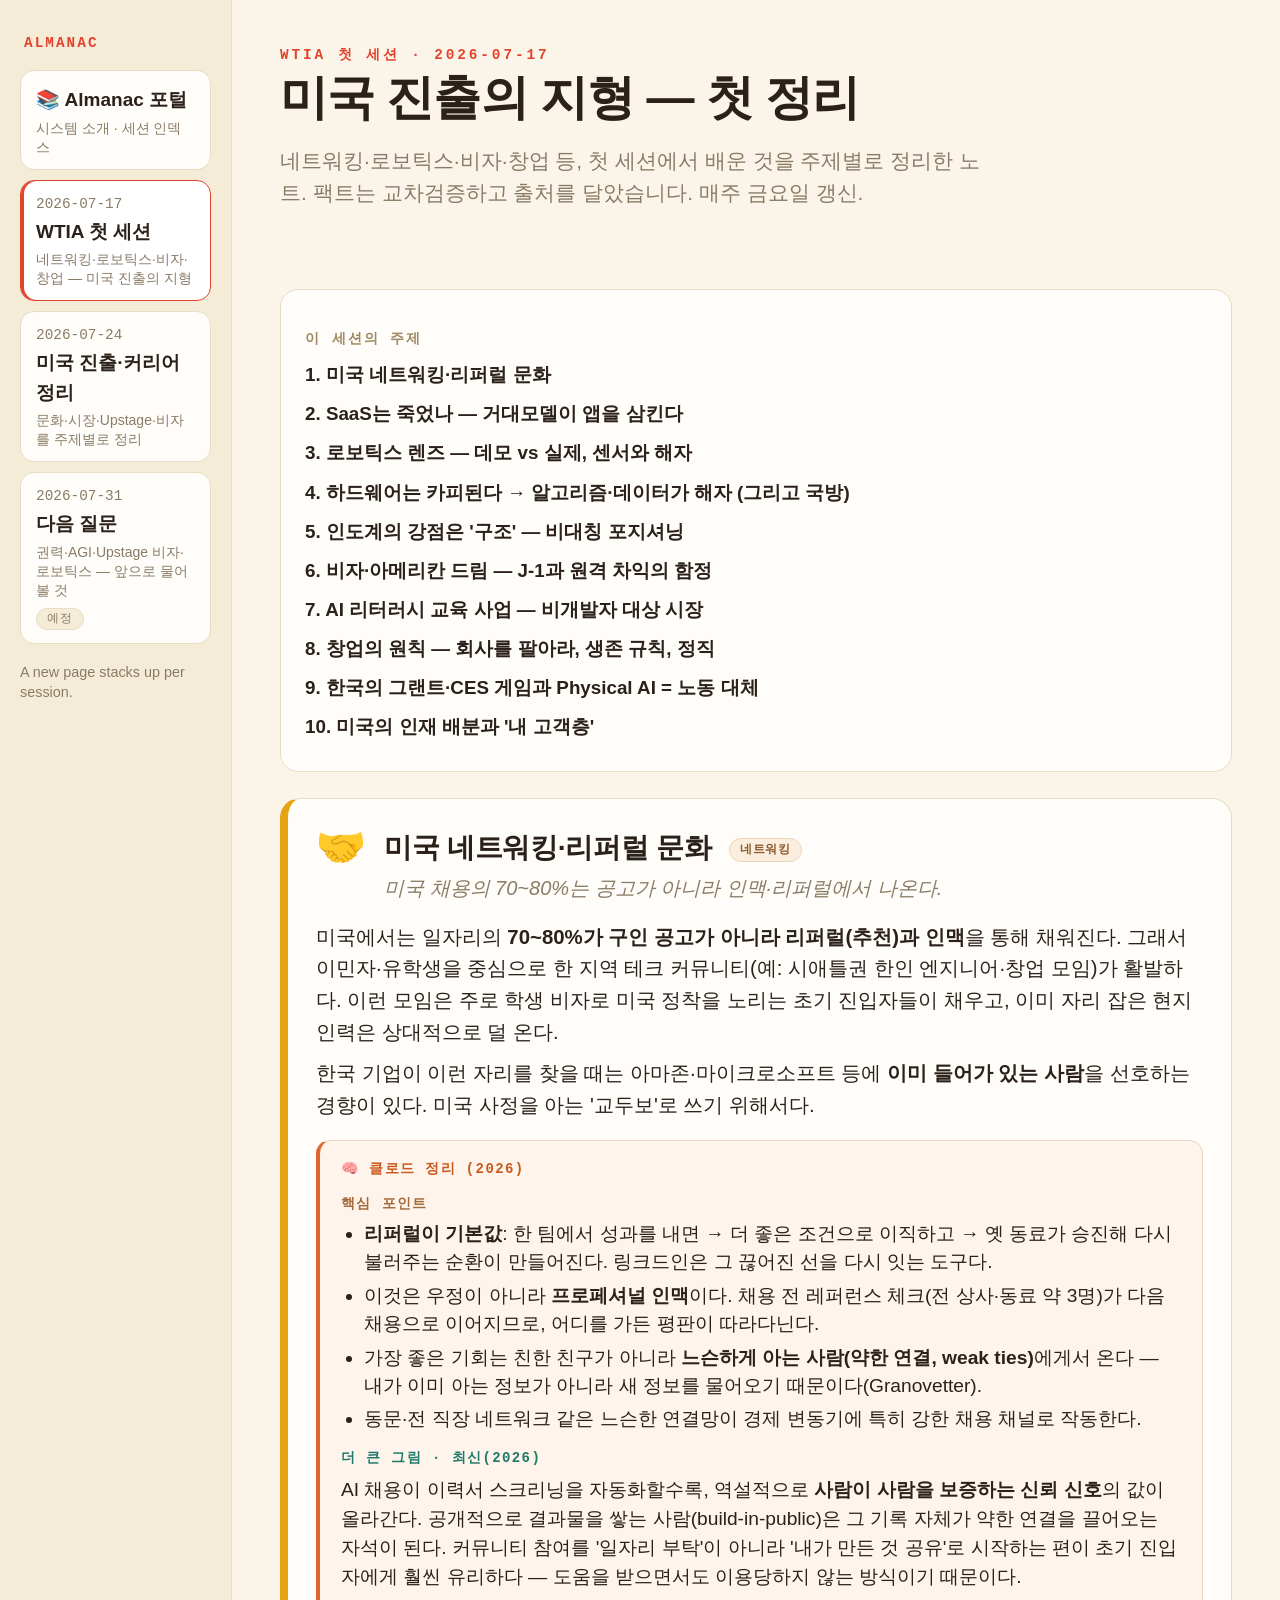
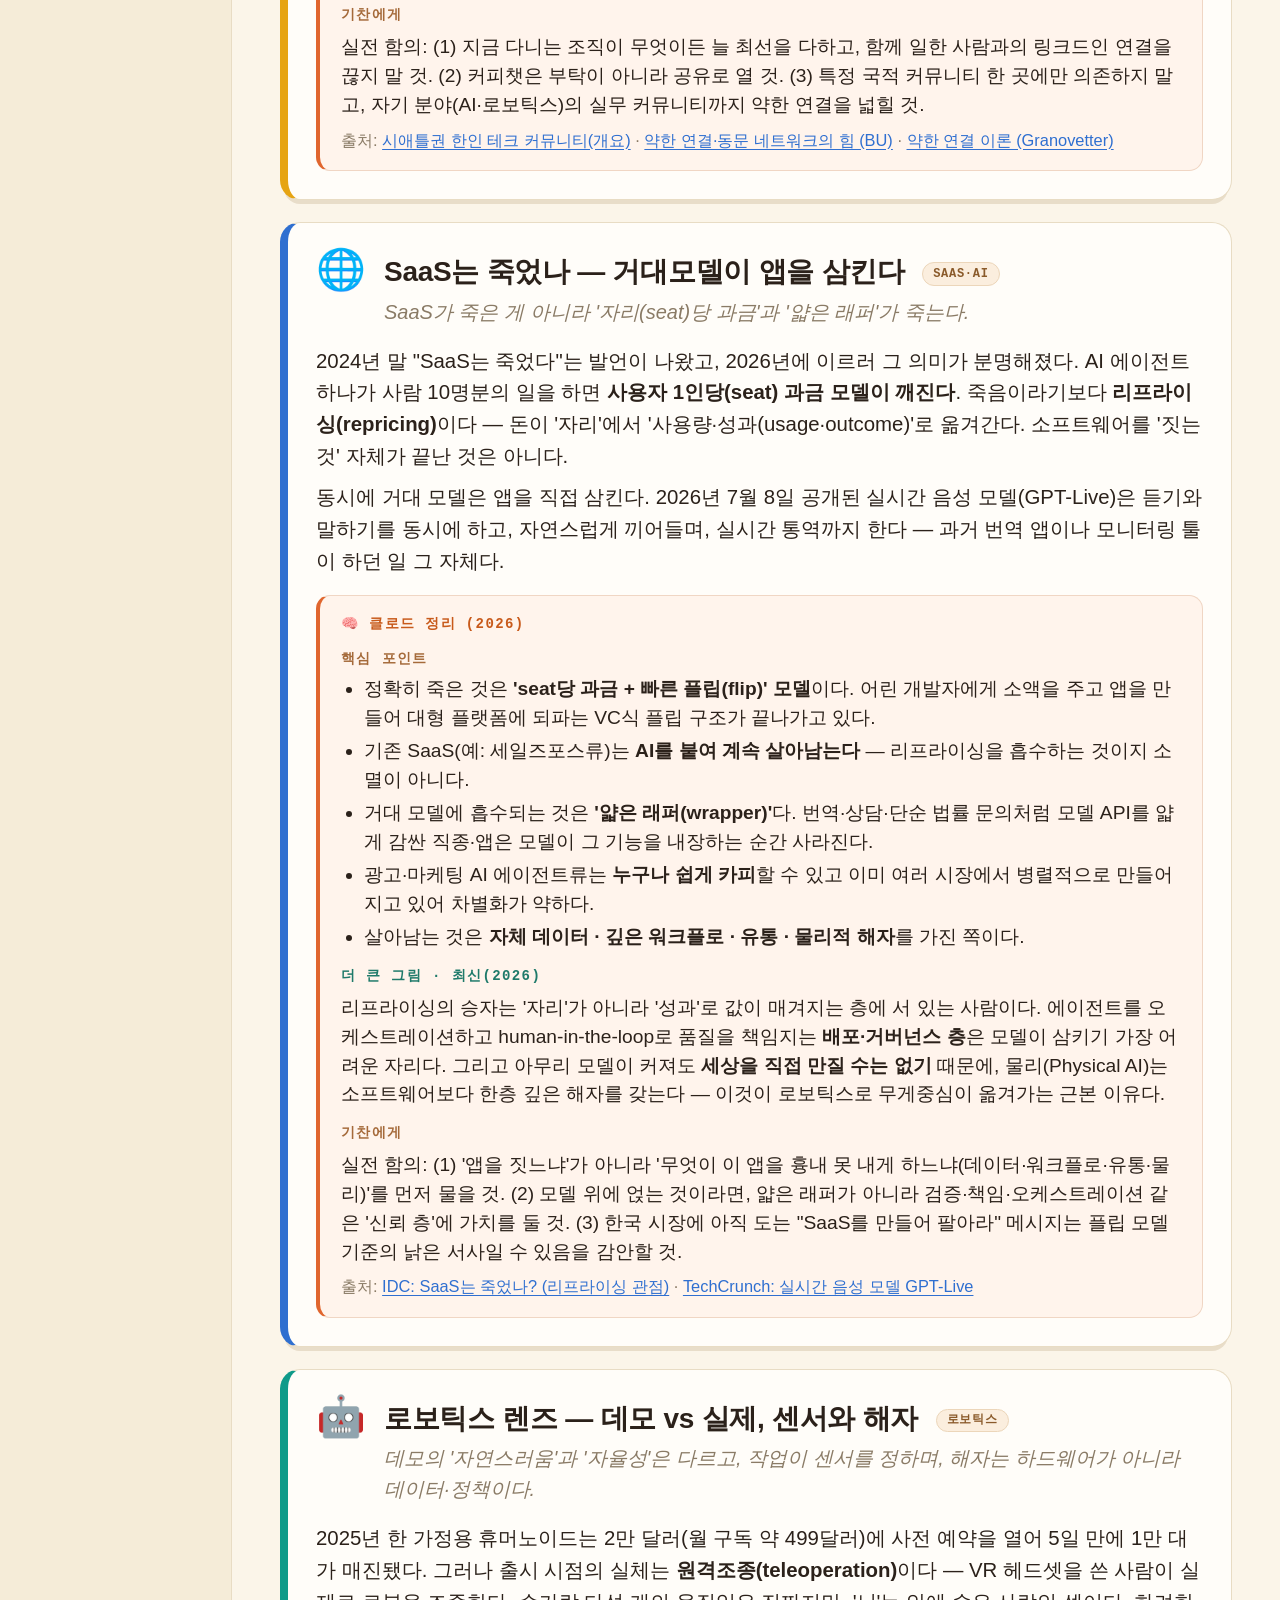
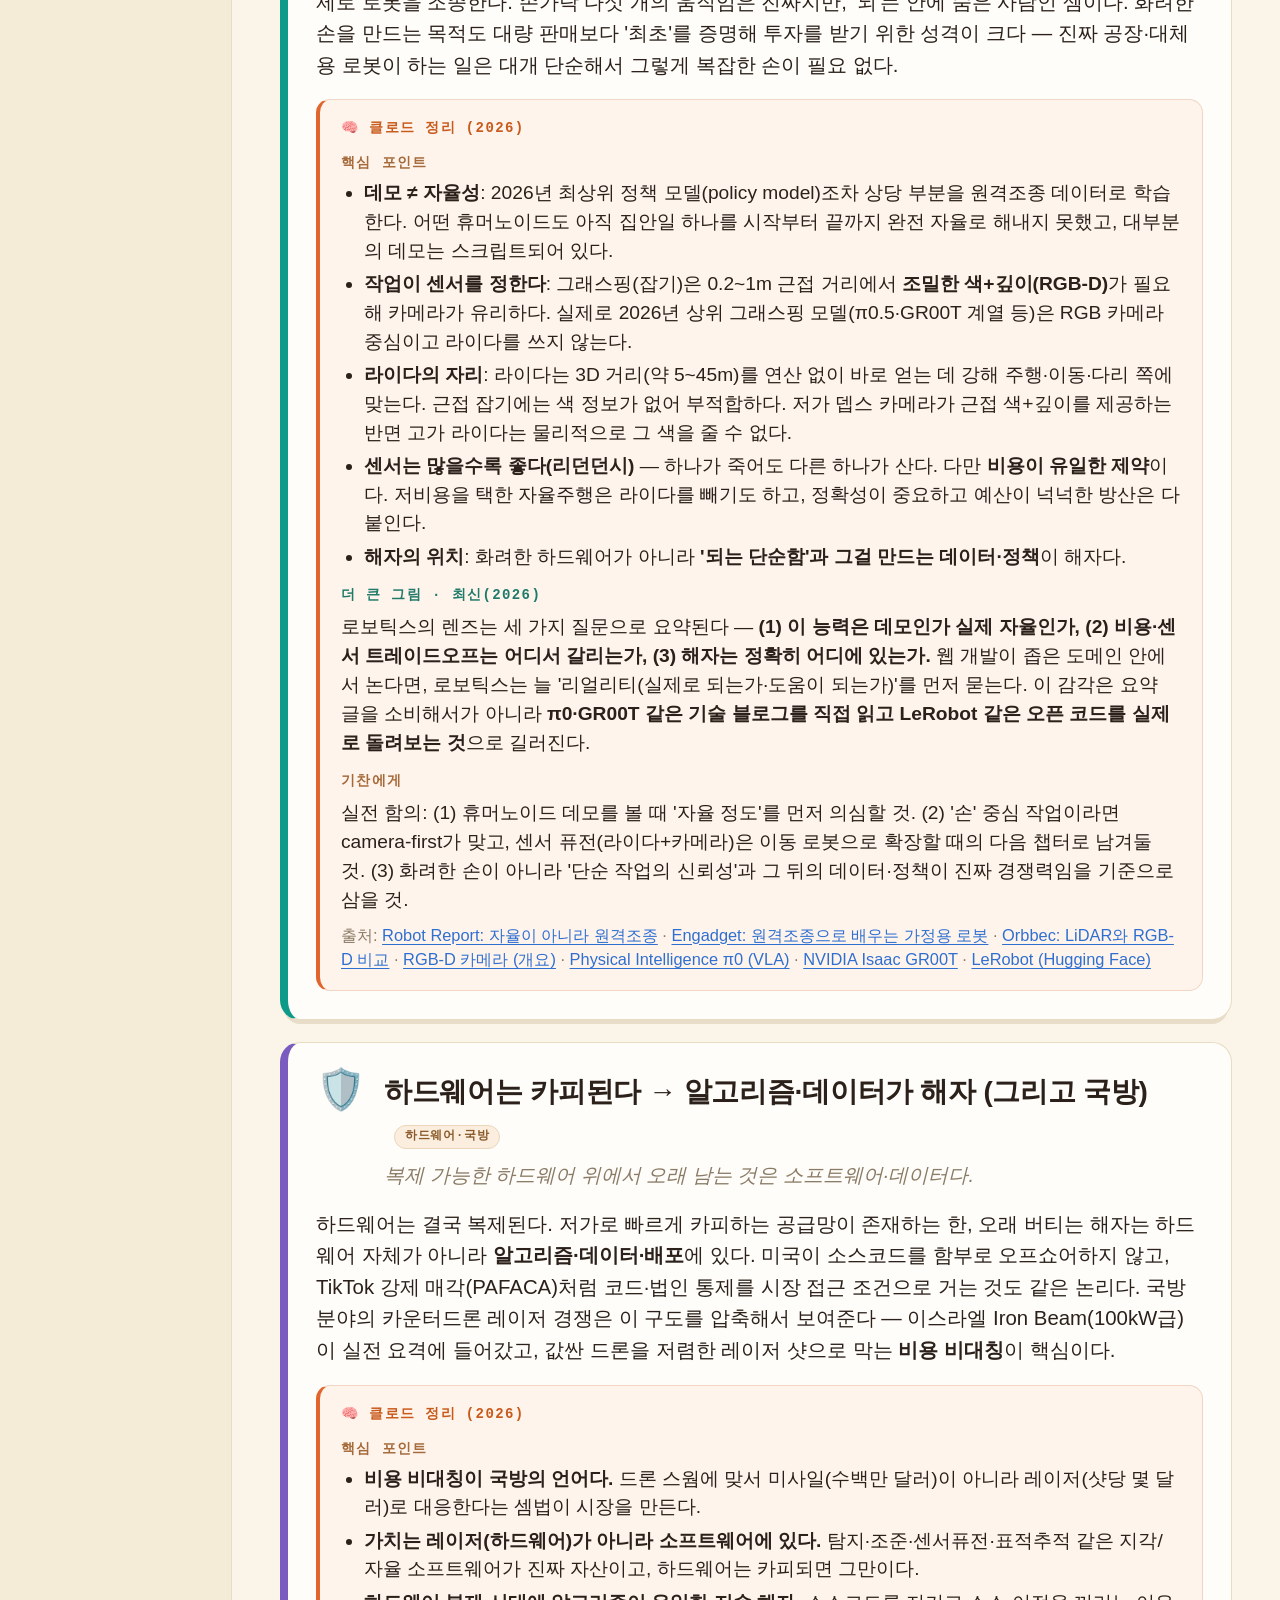
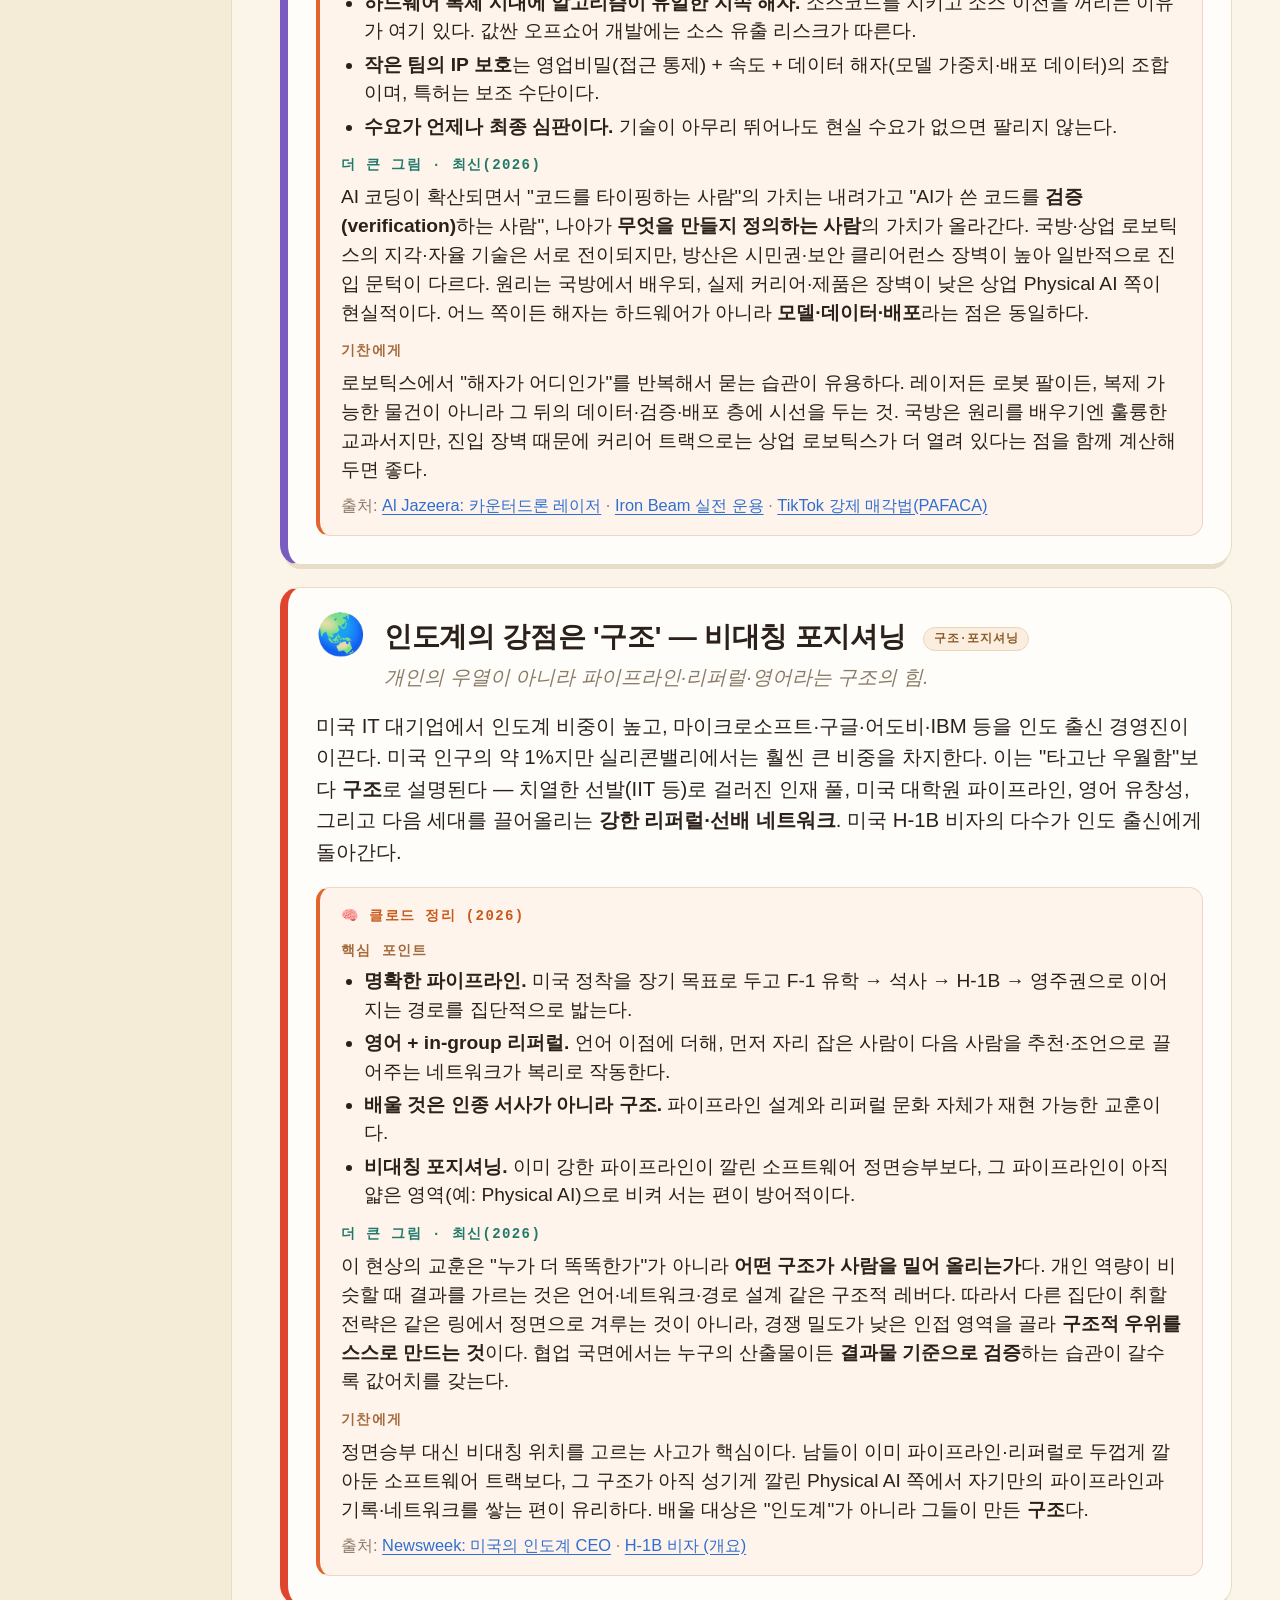
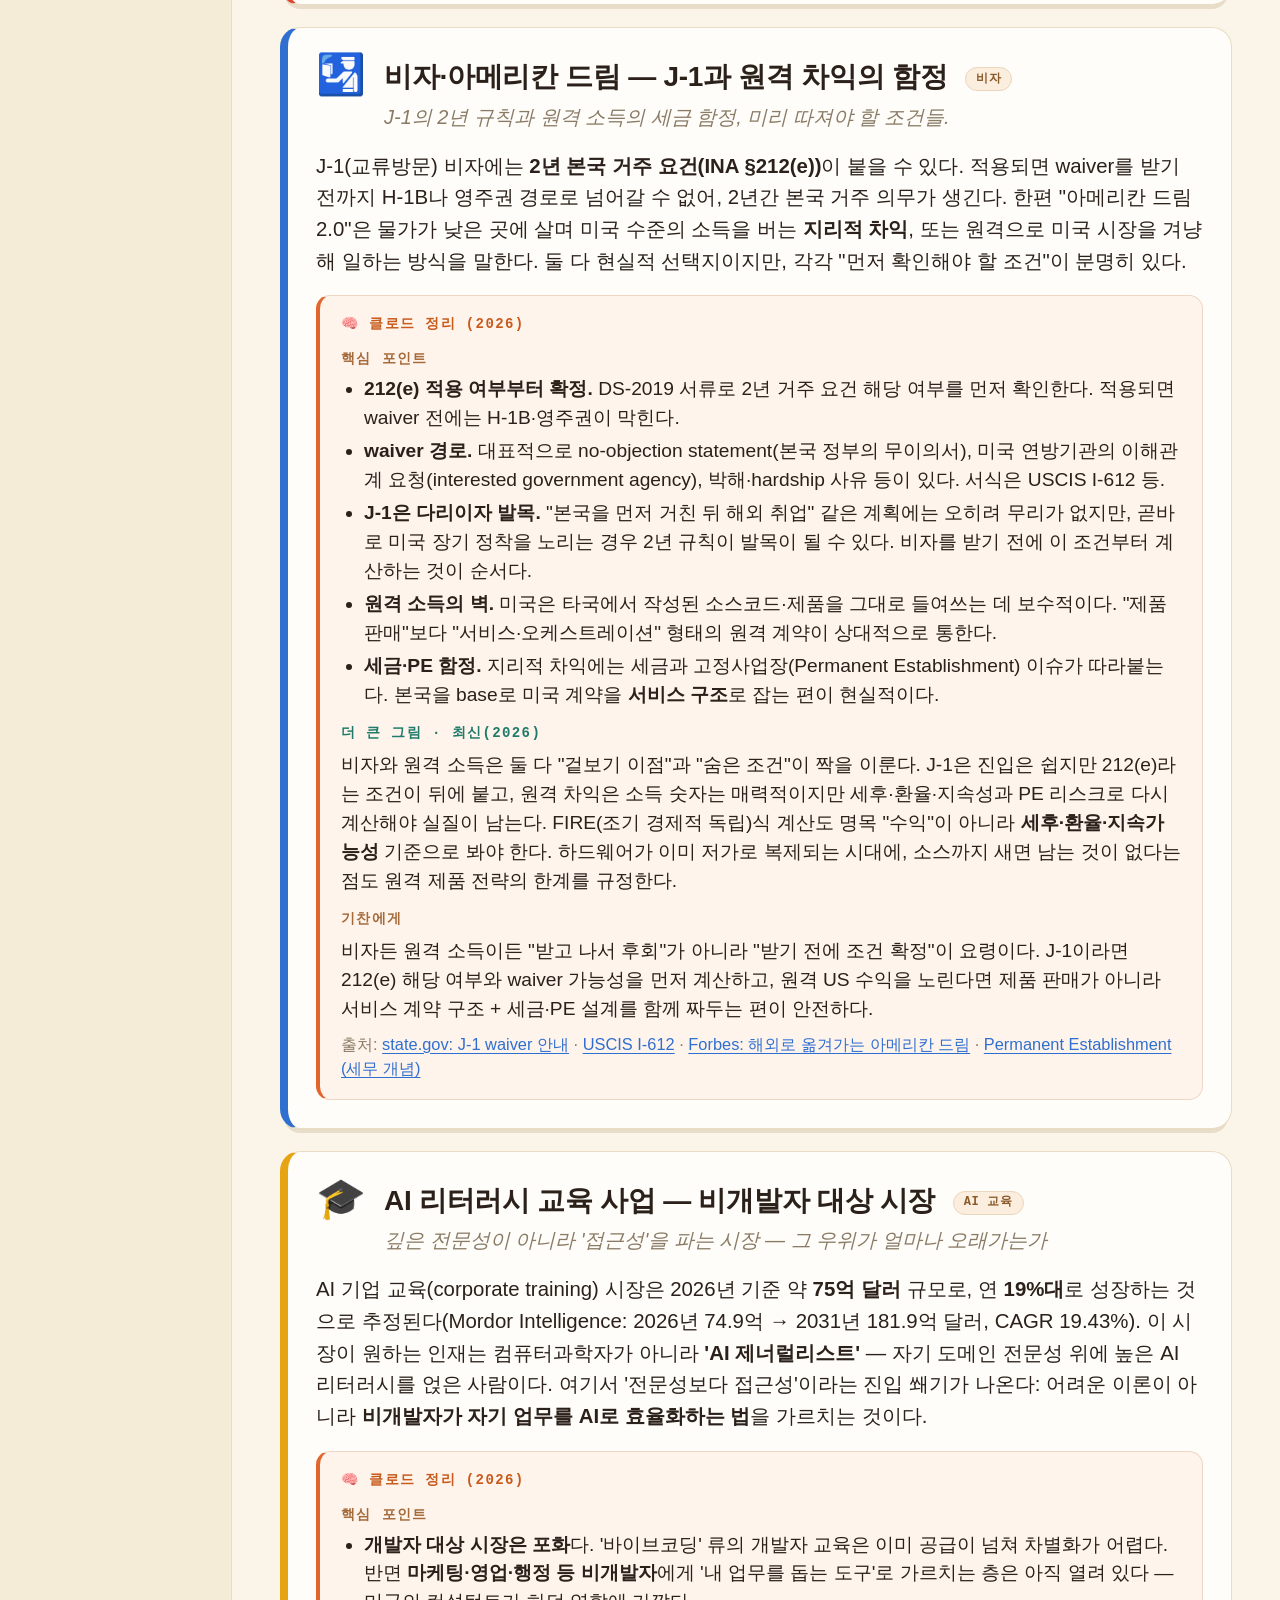
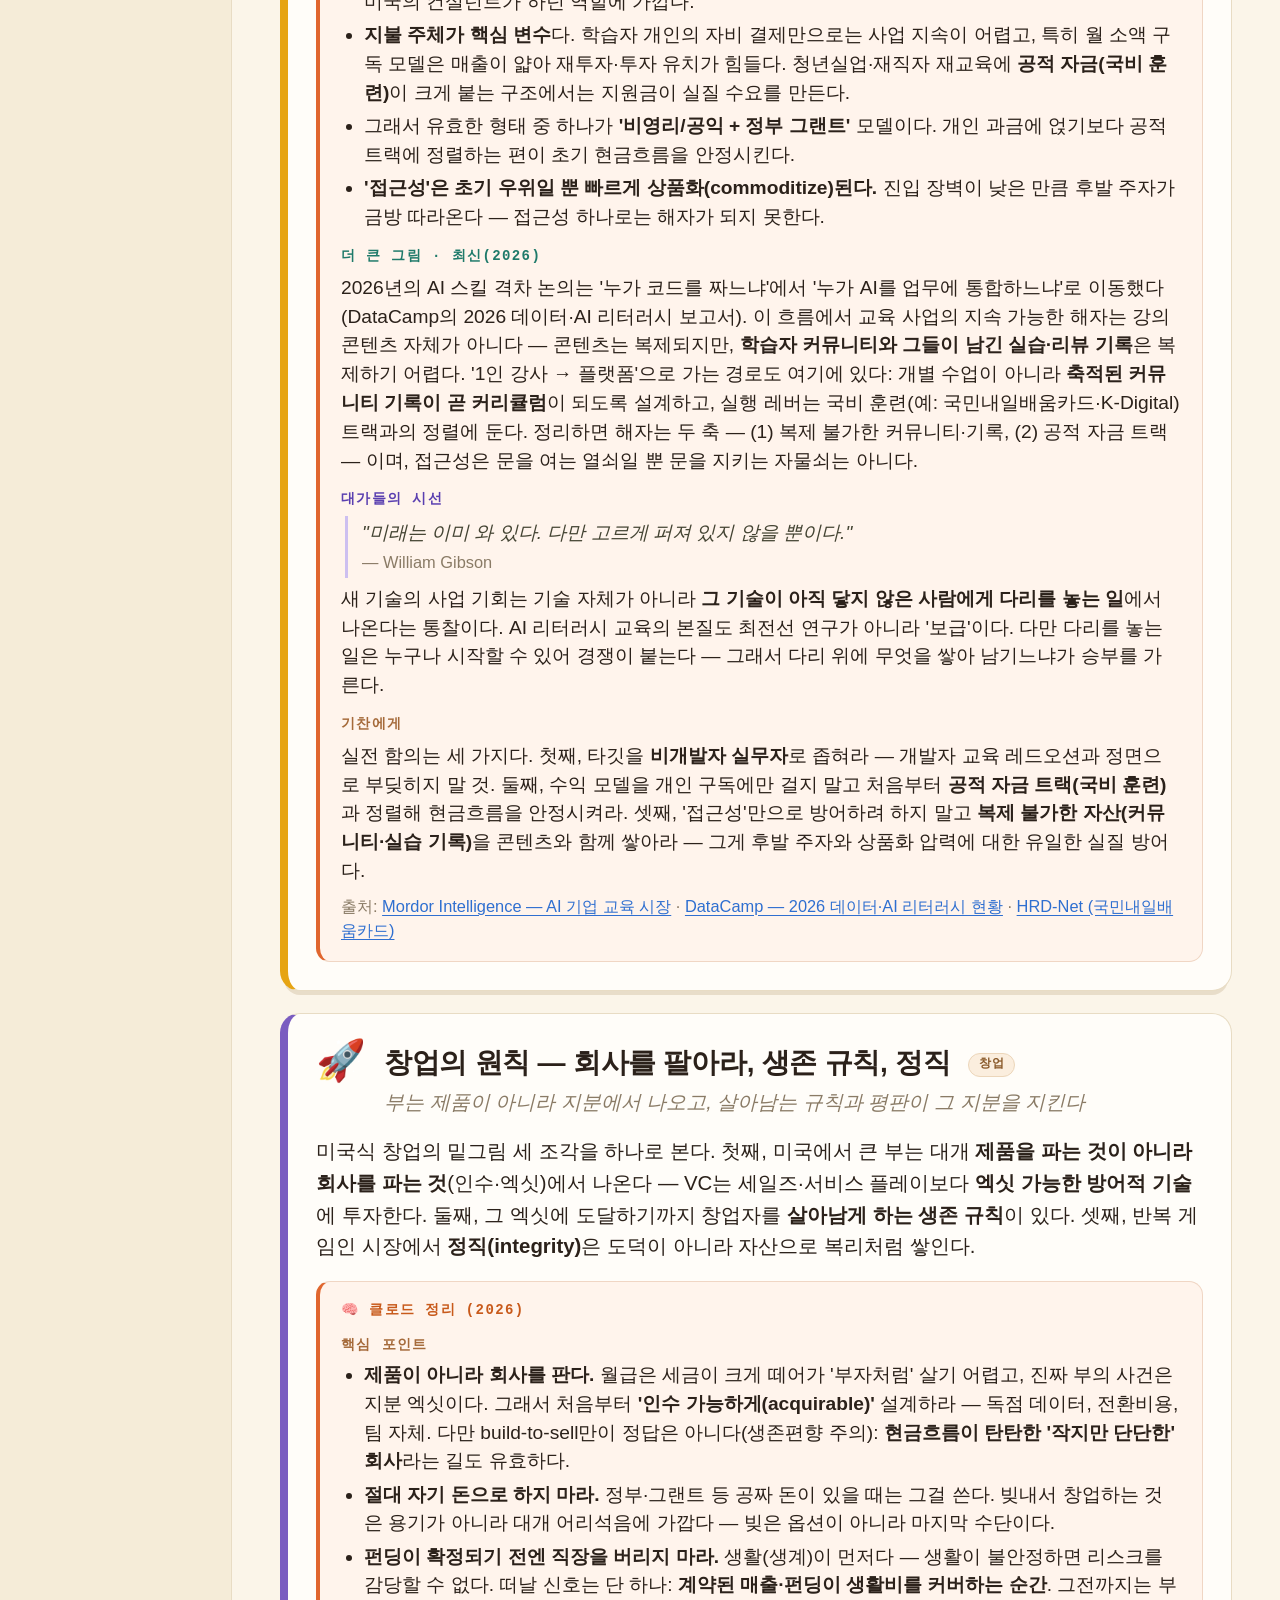
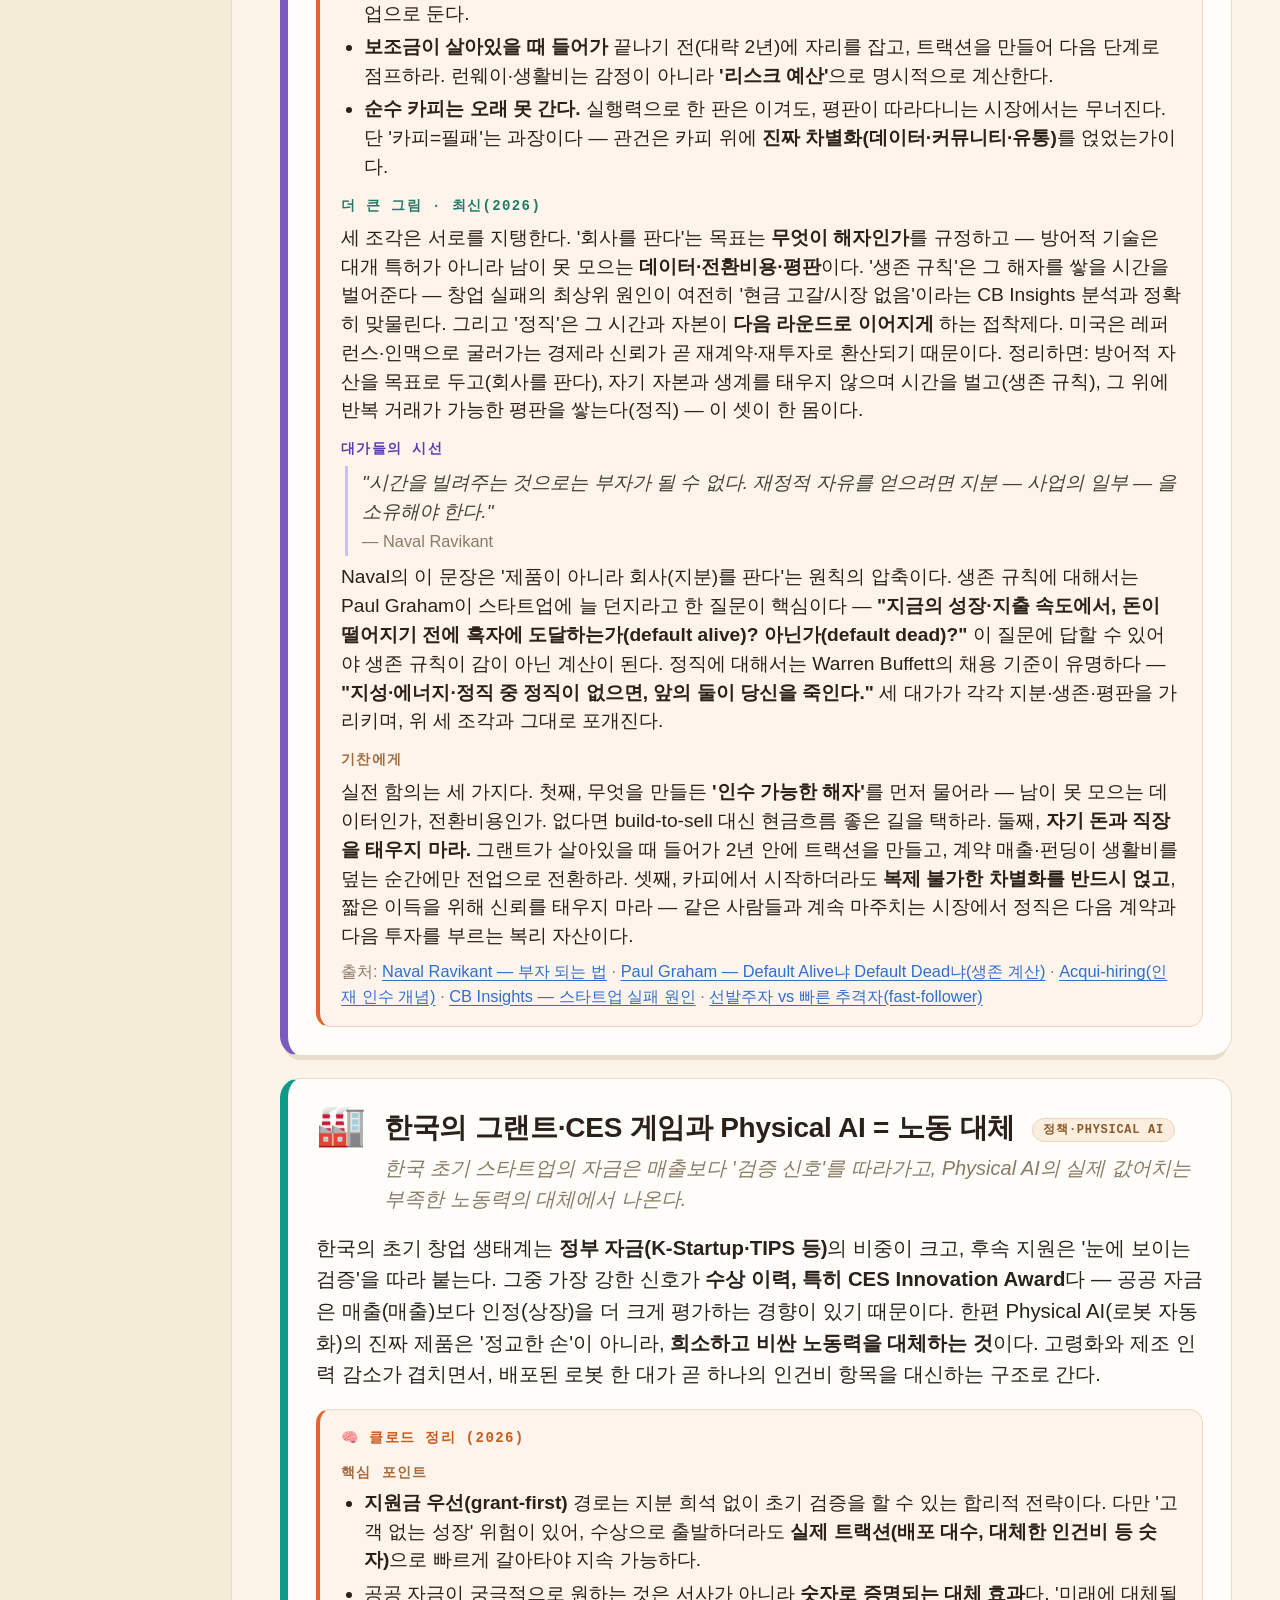
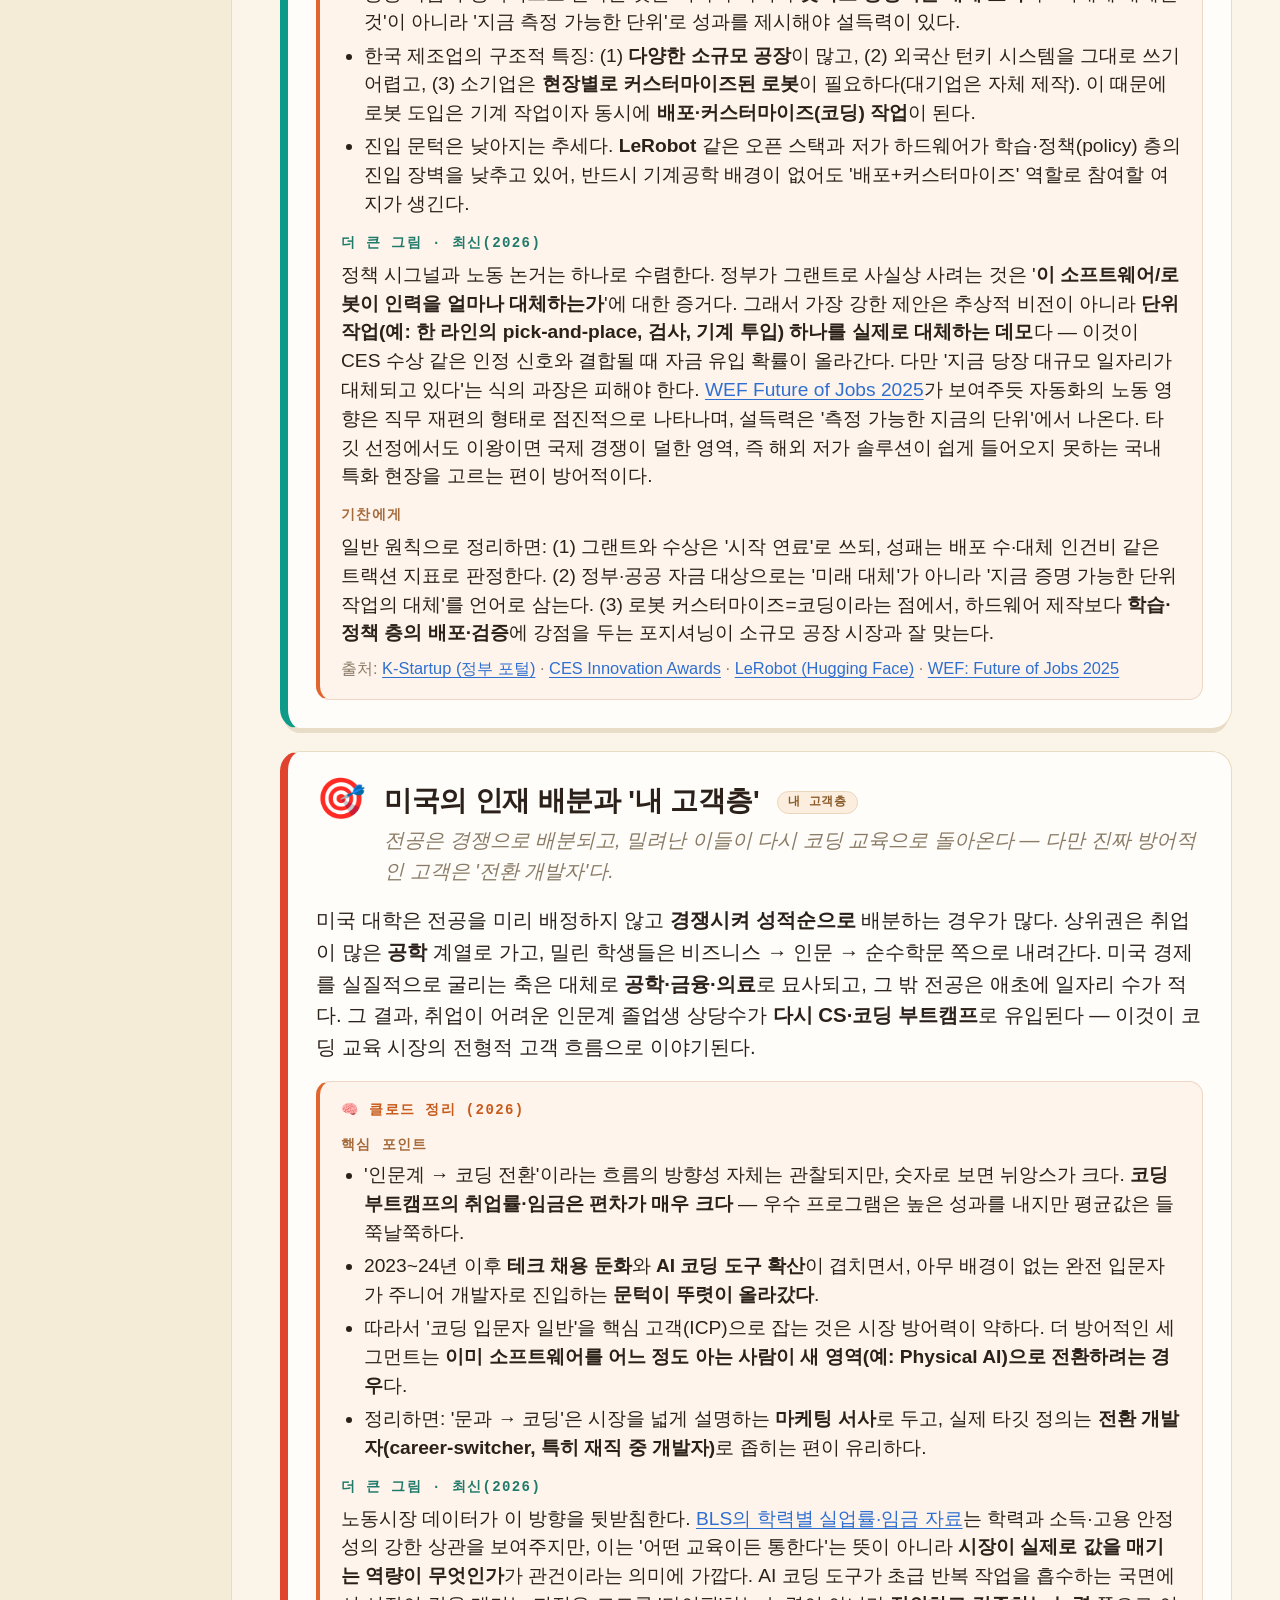
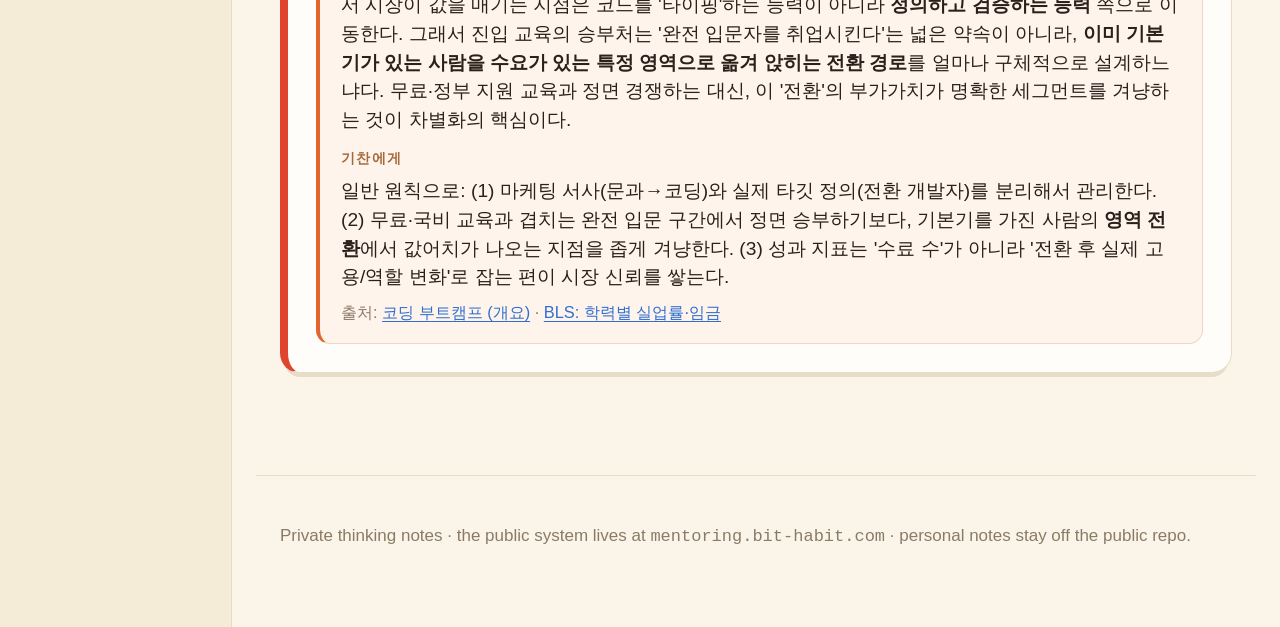
==== site/2026-07-17.html @ bf1fa2ce "Almanac 포털 신설 + almanac.bit-habit.com Ingress (3-tier 시스템 소개, 7/17 세션 분리) Co-Authored-By: Claude Opu" ====
<!DOCTYPE html>
<html lang="en"><head>
<meta charset="utf-8">
<meta name="viewport" content="width=device-width, initial-scale=1">
<title>미국 진출의 지형 — 2026-07-17</title>
<meta name="description" content="My thinking notes for 2026-07-24 — topics with cross-verified sources and the open questions I'm sitting with.">
<style>
  :root{
    --bg:#fbf5e9; --bg2:#f5ecd8; --card:#fffdf9;
    --fg:#2b211a; --muted:#8a7b66; --line:#e8dcc4;
    --red:#e0442e; --gold:#e6a413; --blue:#2f6fd0; --teal:#0e9a89; --purple:#7a5cc0;
  }
  *{box-sizing:border-box}
  html{font-size:20px; scroll-behavior:smooth}
  body{
    margin:0; background:var(--bg); color:var(--fg);
    font-family:-apple-system,"Segoe UI",Roboto,"Noto Sans","Apple SD Gothic Neo","Noto Sans KR",sans-serif;
    line-height:1.55; -webkit-font-smoothing:antialiased;
  }
  a{color:var(--blue); text-underline-offset:3px}
  .mono{font-family:ui-monospace,"SF Mono",Menlo,Consolas,monospace}

  /* ---------- layout + sidebar (matches index.html; see sessions.js) ---------- */
  .app{ display:flex; align-items:flex-start; }
  .sidebar{
    flex:0 0 232px; position:sticky; top:0; align-self:stretch; min-height:100vh;
    background:var(--bg2); border-right:1px solid var(--line); padding:1.4rem 1rem;
  }
  .sidebar .s-head{
    font-family:ui-monospace,Menlo,monospace; text-transform:uppercase; letter-spacing:.14em;
    font-size:.72rem; font-weight:800; color:var(--red); margin:.2rem 0 .8rem .2rem;
  }
  .content{ flex:1 1 auto; min-width:0; }
  #sessionNav{ display:flex; flex-direction:column; gap:.5rem; }
  .s-item{
    display:block; text-decoration:none; color:var(--fg);
    background:var(--card); border:1px solid var(--line); border-radius:.7rem; padding:.6rem .75rem;
  }
  .s-item:hover{ border-color:var(--red) }
  .s-item.active{ border-color:var(--red); box-shadow:inset 3px 0 0 var(--red); background:#fff }
  .s-item .s-date{ display:block; font-family:ui-monospace,Menlo,monospace; font-size:.72rem; color:var(--muted) }
  .s-item .s-title{ display:block; font-weight:700; font-size:.95rem; margin-top:.1rem }
  .s-item .s-sum{ display:block; font-size:.7rem; color:var(--muted); margin-top:.2rem; line-height:1.35 }
  .s-item .s-badge{
    display:inline-block; margin-top:.35rem; font-family:ui-monospace,Menlo,monospace;
    font-size:.6rem; letter-spacing:.08em; text-transform:uppercase; color:var(--muted);
    background:var(--bg2); border:1px solid var(--line); border-radius:1rem; padding:.05rem .5rem;
  }
  .sidebar .s-foot{ margin-top:.9rem; font-size:.72rem; color:var(--muted); line-height:1.45 }
  @media (max-width:900px){
    .app{ flex-direction:column }
    .sidebar{
      position:static; min-height:0; width:100%; flex-basis:auto;
      border-right:none; border-bottom:1px solid var(--line); padding:.8rem 1rem;
    }
    #sessionNav{ flex-direction:row; overflow-x:auto; gap:.5rem }
    .s-item{ flex:0 0 auto; min-width:150px }
  }

  /* ---------- header ---------- */
  header.top{ max-width:1000px; margin:0 auto; padding:2.2rem 1.2rem 0.4rem; }
  .kicker{
    font-family:ui-monospace,Menlo,Consolas,monospace; text-transform:uppercase;
    letter-spacing:.2em; font-size:.72rem; color:var(--red); font-weight:700;
  }
  header.top h1{
    font-size:2.4rem; font-weight:900; letter-spacing:-.02em; margin:.35rem 0 .3rem;
    text-transform:uppercase; line-height:1.05;
  }
  header.top .sub{ color:var(--muted); font-size:1.05rem; max-width:60ch }

  /* ---------- reorder list (drag / ↑ ↓ · like the 2026-07-17 page) ---------- */
  main{ max-width:1000px; margin:0 auto; padding:1.2rem 1.2rem 4rem }
  .reorder{ margin:0 0 1rem }
  .reorder-head{
    font-family:ui-monospace,Menlo,monospace; font-size:.72rem; text-transform:uppercase;
    letter-spacing:.14em; font-weight:800; color:var(--red);
  }
  .reorder-head .hint{ color:var(--muted); font-weight:600; letter-spacing:.02em; text-transform:none }
  .q-list{ list-style:none; margin:.7rem 0 0; padding:0; counter-reset:q }
  .q-list li{
    counter-increment:q; display:flex; align-items:flex-start; gap:.6rem;
    background:#fff; border:1px solid var(--line); border-radius:.7rem; padding:.7rem .8rem; margin:.55rem 0; cursor:grab;
  }
  .q-list li.dragging{ opacity:.45 }
  .q-list li.over{ border-color:var(--teal); box-shadow:0 0 0 2px #bfe9e0 }
  .q-list li::before{
    content:counter(q); flex:0 0 auto; font-family:ui-monospace,Menlo,monospace;
    font-weight:800; color:#fff; background:var(--teal); border-radius:.4rem; padding:.05rem .5rem; font-size:.8rem; margin-top:.24rem;
  }
  .q-text{ flex:1; font-size:1.08rem; font-weight:600; line-height:1.4 }
  .ord-title{ cursor:pointer }
  .ord-title:hover{ color:var(--red); text-decoration:underline }
  .q-actions{ flex:0 0 auto; display:flex; gap:.2rem }
  .q-actions button{
    border:1px solid var(--line); background:var(--card); border-radius:.4rem;
    width:2rem; height:2rem; font-size:1rem; cursor:pointer; color:var(--fg); line-height:1;
  }
  .q-actions button:hover{ border-color:var(--teal); color:var(--teal) }
  @media print{ .reorder{ display:none } .q-actions{ display:none } }

  /* ---------- cards ---------- */
  .card{
    background:var(--card); border:1px solid var(--line); border-radius:1rem;
    padding:1.3rem 1.4rem 1.4rem; margin:1.1rem 0;
    box-shadow:0 8px 0 -4px rgba(120,80,20,.15); border-left:8px solid var(--accent,var(--red)); scroll-margin-top:1rem;
  }
  .card .head{ display:flex; align-items:flex-start; gap:.9rem }
  .card .icon{ font-size:2rem; line-height:1; flex:0 0 auto }
  .card .num{
    font-family:ui-monospace,Menlo,monospace; font-size:.8rem; font-weight:700;
    color:#fff; background:var(--accent,var(--red)); border-radius:.4rem;
    padding:.12rem .45rem; flex:0 0 auto; margin-top:.15rem;
  }
  .card h2{ font-size:1.4rem; font-weight:900; letter-spacing:-.01em; margin:.05rem 0 .15rem }
  .card .why{ color:var(--muted); font-size:1rem; font-style:italic; margin:0 }
  .card .banner{ display:block; width:100%; height:auto; border-radius:.6rem; margin:1rem 0 .2rem; border:1px solid var(--line) }
  .card .portrait{ float:right; width:220px; margin:.2rem 0 .7rem 1.1rem }
  .card .portrait img{ display:block; width:100%; height:auto; border-radius:.7rem; border:1px solid var(--line) }
  .card .portrait figcaption{ font-size:.72rem; color:var(--muted); margin-top:.35rem; line-height:1.3 }
  .card .portrait figcaption .src{ font-family:ui-monospace,Menlo,monospace; font-size:.64rem; display:block; margin-top:.1rem }
  .card .portrait figcaption .li{ display:inline-flex; align-items:center; gap:.25rem; margin-top:.25rem; font-weight:700; color:#0a66c2; text-decoration:none }
  .card .portrait figcaption .li:hover{ text-decoration:underline }
  @media (max-width:520px){ .card .portrait{ float:none; width:180px; margin:.2rem 0 .6rem 0 } }
  .card ul.tl{ list-style:none; margin:.5rem 0 0; padding:0 }
  .card ul.tl li{ padding:.2rem 0; font-size:.96rem; line-height:1.45; border-left:2px solid var(--line); padding-left:.8rem; margin-left:.15rem }
  .card ul.tl li b.yr{ color:var(--accent); font-variant-numeric:tabular-nums; margin-right:.15rem }
  .card .context{ margin:.9rem 0 .2rem; font-size:1.02rem }
  .card .context p{ margin:.5rem 0 }
  .hl{ background:linear-gradient(transparent 60%, #ffe08a 60%); padding:0 .1em }
  .verdict{
    display:inline-block; font-size:.85rem; font-weight:700; border-radius:2rem;
    padding:.15rem .7rem; margin:.3rem 0; border:1px solid;
  }
  .v-ok{ color:#1f7a45; background:#e6f4ea; border-color:#b6ddc2 }
  .v-mix{ color:#9a6a00; background:#fbf1d8; border-color:#e6cf95 }
  .v-warn{ color:#a5341f; background:#fbe4de; border-color:#e6b3a6 }

  .block-tag{
    display:block; font-family:ui-monospace,Menlo,monospace; font-size:.72rem;
    text-transform:uppercase; letter-spacing:.14em; font-weight:800; margin:.9rem 0 .35rem;
  }
  .srcs{ margin:.5rem 0 .2rem; font-size:.92rem }
  .srcs .block-tag{ color:#a08a63 }
  .srcs .row{ margin:.32rem 0; line-height:1.4 }
  .srcs a{ font-weight:600; white-space:normal }
  .srcs .sum{ color:var(--muted) }

  .ask{ margin-top:1rem; padding:.9rem 1.05rem; background:var(--bg2); border-radius:.8rem; border:1px dashed #d9c9a6 }
  .ask .block-tag{ color:var(--red); margin-top:0 }
  .ask ul{ margin:0; padding-left:0; list-style:none }
  .ask li{ font-size:1.12rem; font-weight:600; line-height:1.4; margin:.5rem 0; padding-left:1.5rem; position:relative }
  .ask li::before{ content:"›"; position:absolute; left:.3rem; top:-.05rem; color:var(--accent,var(--red)); font-weight:900; font-size:1.3rem }

  footer{ max-width:1000px; margin:0 auto; padding:1.5rem 1.2rem 3rem; color:var(--muted); font-size:.85rem; border-top:1px solid var(--line) }
  @media (max-width:640px){ html{font-size:18px} header.top h1{font-size:2rem} }

  /* Claude's take (injected per card by the script at the end of body) */
  .take{ margin-top:.9rem; padding:.85rem 1rem; background:#fff4ec; border:1px solid #f0d6c4; border-left:4px solid #e0662e; border-radius:.7rem; font-size:.98rem; line-height:1.5 }
  .take .who{ display:block; font-family:ui-monospace,Menlo,monospace; font-size:.7rem; font-weight:800; text-transform:uppercase; letter-spacing:.1em; color:#c85a1b; margin-bottom:.3rem }

  /* edit-questions toggle + affordance (like the 2026-07-17 page) */
  #editQ{ margin-left:.7rem; font-family:ui-monospace,Menlo,monospace; font-size:.72rem; font-weight:700; padding:.25rem .7rem; border:1px solid var(--line); border-radius:.5rem; background:var(--card); color:var(--fg); cursor:pointer; vertical-align:middle }
  #editQ.on{ background:var(--blue); color:#fff; border-color:var(--blue) }
  body.qediting .ask li[contenteditable="true"]{ background:#fffbe8; border-radius:.35rem; outline:none; cursor:text }
  body.qediting .ask li[contenteditable="true"]:focus{ box-shadow:0 0 0 3px #ffe08a }
  @media print{ #editQ{ display:none } }
/* verdict badges */
  .verdict{ display:inline-block; font-size:.8rem; font-weight:700; border-radius:2rem; padding:.1rem .6rem; margin:.15rem .2rem .15rem 0; border:1px solid }
  .v-ok{ color:#1f7a45; background:#e6f4ea; border-color:#b6ddc2 }
  .v-mix{ color:#9a6a00; background:#fbf1d8; border-color:#e6cf95 }
  .v-warn{ color:#a5341f; background:#fbe4de; border-color:#e6b3a6 }
  .v-op{ color:#5a3fb0; background:#efeafb; border-color:#cdbff0 }

  /* Claude cross-check box (bullets + verdicts + sources) */
  .ctake{ margin-top:.9rem; padding:.9rem 1.05rem; background:#fff4ec; border:1px solid #f0d6c4; border-left:4px solid #e0662e; border-radius:.7rem; font-size:.96rem; line-height:1.5 }
  .ctake .who{ display:block; font-family:ui-monospace,Menlo,monospace; font-size:.7rem; font-weight:800; text-transform:uppercase; letter-spacing:.1em; color:#c85a1b; margin-bottom:.4rem }
  .ctake h4{ margin:.7rem 0 .25rem; font-size:.7rem; text-transform:uppercase; letter-spacing:.1em; color:#a56a3a; font-family:ui-monospace,Menlo,monospace }
  .ctake ul{ margin:.2rem 0 .4rem; padding-left:1.15rem }
  .ctake li{ margin:.22rem 0 }
  .ctake p{ margin:.35rem 0 }
  .ctake .src{ font-size:.82rem; color:var(--muted); margin-top:.4rem }
  .ctake .src a{ color:#2f6fd0; word-break:break-all }
  .ctake h4.wis{ color:#5a3fb0 }   /* 대가들의 시선 */
  .ctake h4.big{ color:#1f7a6a }   /* 더 큰 그림 */
  .ctake h4.bias{ color:#a5341f }  /* bias-accent */
  .ctake blockquote{ margin:.3rem 0 .3rem .2rem; padding:.15rem 0 .15rem .7rem; border-left:3px solid #cdbff0; color:#443; font-style:italic }
  .ctake blockquote cite{ display:block; font-style:normal; font-size:.82rem; color:var(--muted); margin-top:.1rem }
  .ctake table{ border-collapse:collapse; width:100%; font-size:.86rem; margin:.3rem 0 }
  .ctake th, .ctake td{ border:1px solid var(--line); padding:.25rem .45rem; text-align:left; vertical-align:top }
  .ctake th{ background:#fbeede; color:#8a5a2a; font-size:.78rem }

  /* theme sections + chips + TOC + collapsible dialogue + key quotes */
  .themehead{ margin:2.6rem 0 .4rem; padding:.7rem 0 .55rem; border-bottom:2px solid #e0662e }
  .themehead .tnum{ font-family:ui-monospace,Menlo,monospace; font-size:.72rem; font-weight:800; letter-spacing:.14em; color:#c85a1b }
  .themehead h2{ margin:.15rem 0 0; font-size:1.75rem; font-weight:900; letter-spacing:-.01em }
  .themehead .tsub{ color:var(--muted); font-size:.92rem; margin:.2rem 0 0 }
  .chip{ display:inline-block; font-family:ui-monospace,Menlo,monospace; font-size:.6rem; font-weight:800; letter-spacing:.06em; text-transform:uppercase; color:#8a5a2a; background:#fbeede; border:1px solid #ecd6ba; border-radius:1rem; padding:.08rem .5rem; margin-left:.5rem; vertical-align:middle }
  .keyq{ margin:.7rem 0 .35rem; padding:.6rem .85rem; background:#f7f4ec; border-left:3px solid var(--accent,#c9a24a); border-radius:.5rem }
  .keyq .block-tag{ color:#a08a63; margin:.1rem 0 .35rem }
  .keyq .kq{ margin:.32rem 0; font-size:.98rem; line-height:1.5 }
  .keyq .kq b.s{ font-family:ui-monospace,Menlo,monospace; font-size:.68rem; color:#fff; background:#b79a5e; border-radius:.3rem; padding:.03rem .34rem; margin-right:.35rem }
  details.fulldlg{ margin:.45rem 0 .2rem; border:1px solid var(--line); border-radius:.6rem; background:#fdfbf6 }
  details.fulldlg>summary{ cursor:pointer; padding:.5rem .8rem; font-family:ui-monospace,Menlo,monospace; font-size:.74rem; font-weight:700; color:#8a7b66; list-style:none }
  details.fulldlg>summary::-webkit-details-marker{ display:none }
  details.fulldlg>summary::before{ content:"▸ 전체 대화 보기 " }
  details.fulldlg[open]>summary::before{ content:"▾ 전체 대화 접기 " }
  details.fulldlg>summary span{ display:none }
  details.fulldlg .dialog{ margin-top:0; border-top:1px dashed var(--line); padding:.5rem .8rem .6rem }
  .toc{ background:var(--card); border:1px solid var(--line); border-radius:.9rem; padding:1rem 1.2rem; margin:1.3rem 0 }
  .toc .block-tag{ color:#a08a63 }
  .toc .tgroup{ margin:.5rem 0; font-size:.94rem }
  .toc .tgroup b{ color:#c85a1b }
  .toc a{ text-decoration:none; color:var(--fg) }
  .toc a:hover{ color:var(--red); text-decoration:underline }

</style>
</head>
<body data-session="2026-07-17">

<div class="app">
<aside class="sidebar">
  <div class="s-head">Almanac</div>
  <nav id="sessionNav"></nav>
  <div class="s-foot">A new page stacks up per session.</div>
</aside>
<div class="content">

<header class="top"><div class="kicker">WTIA 첫 세션 · 2026-07-17</div>
  <h1>미국 진출의 지형 — 첫 정리</h1>
  <p class="sub">네트워킹·로보틱스·비자·창업 등, 첫 세션에서 배운 것을 주제별로 정리한 노트. 팩트는 교차검증하고 출처를 달았습니다. 매주 금요일 갱신.</p></header>

<main><div class="toc"><span class="block-tag">이 세션의 주제</span><div class="tgroup"><b><a href="#s701">1. 미국 네트워킹·리퍼럴 문화</a></b></div><div class="tgroup"><b><a href="#s702">2. SaaS는 죽었나 — 거대모델이 앱을 삼킨다</a></b></div><div class="tgroup"><b><a href="#s703">3. 로보틱스 렌즈 — 데모 vs 실제, 센서와 해자</a></b></div><div class="tgroup"><b><a href="#s704">4. 하드웨어는 카피된다 → 알고리즘·데이터가 해자 (그리고 국방)</a></b></div><div class="tgroup"><b><a href="#s705">5. 인도계의 강점은 '구조' — 비대칭 포지셔닝</a></b></div><div class="tgroup"><b><a href="#s706">6. 비자·아메리칸 드림 — J-1과 원격 차익의 함정</a></b></div><div class="tgroup"><b><a href="#s707">7. AI 리터러시 교육 사업 — 비개발자 대상 시장</a></b></div><div class="tgroup"><b><a href="#s708">8. 창업의 원칙 — 회사를 팔아라, 생존 규칙, 정직</a></b></div><div class="tgroup"><b><a href="#s709">9. 한국의 그랜트·CES 게임과 Physical AI = 노동 대체</a></b></div><div class="tgroup"><b><a href="#s710">10. 미국의 인재 배분과 '내 고객층'</a></b></div></div>
<section class="card" style="--accent:var(--gold)" id="s701">
  <div class="head"><div class="icon">🤝</div><div><h2>미국 네트워킹·리퍼럴 문화 <span class="chip">네트워킹</span></h2><p class="why">미국 채용의 70~80%는 공고가 아니라 인맥·리퍼럴에서 나온다.</p></div></div>
  <div class="context">
    <p>미국에서는 일자리의 <b>70~80%가 구인 공고가 아니라 리퍼럴(추천)과 인맥</b>을 통해 채워진다. 그래서 이민자·유학생을 중심으로 한 지역 테크 커뮤니티(예: 시애틀권 한인 엔지니어·창업 모임)가 활발하다. 이런 모임은 주로 학생 비자로 미국 정착을 노리는 초기 진입자들이 채우고, 이미 자리 잡은 현지 인력은 상대적으로 덜 온다.</p>
    <p>한국 기업이 이런 자리를 찾을 때는 아마존·마이크로소프트 등에 <b>이미 들어가 있는 사람</b>을 선호하는 경향이 있다. 미국 사정을 아는 '교두보'로 쓰기 위해서다.</p>
  </div>
  <div class="ctake"><span class="who">🧠 클로드 정리 (2026)</span>
    <h4>핵심 포인트</h4>
    <ul>
      <li><b>리퍼럴이 기본값</b>: 한 팀에서 성과를 내면 → 더 좋은 조건으로 이직하고 → 옛 동료가 승진해 다시 불러주는 순환이 만들어진다. 링크드인은 그 끊어진 선을 다시 잇는 도구다.</li>
      <li>이것은 우정이 아니라 <b>프로페셔널 인맥</b>이다. 채용 전 레퍼런스 체크(전 상사·동료 약 3명)가 다음 채용으로 이어지므로, 어디를 가든 평판이 따라다닌다.</li>
      <li>가장 좋은 기회는 친한 친구가 아니라 <b>느슨하게 아는 사람(약한 연결, weak ties)</b>에게서 온다 — 내가 이미 아는 정보가 아니라 새 정보를 물어오기 때문이다(Granovetter).</li>
      <li>동문·전 직장 네트워크 같은 느슨한 연결망이 경제 변동기에 특히 강한 채용 채널로 작동한다.</li>
    </ul>
    <h4 class="big">더 큰 그림 · 최신(2026)</h4>
    <p>AI 채용이 이력서 스크리닝을 자동화할수록, 역설적으로 <b>사람이 사람을 보증하는 신뢰 신호</b>의 값이 올라간다. 공개적으로 결과물을 쌓는 사람(build-in-public)은 그 기록 자체가 약한 연결을 끌어오는 자석이 된다. 커뮤니티 참여를 '일자리 부탁'이 아니라 '내가 만든 것 공유'로 시작하는 편이 초기 진입자에게 훨씬 유리하다 — 도움을 받으면서도 이용당하지 않는 방식이기 때문이다.</p>
    <h4>기찬에게</h4>
    <p>실전 함의: (1) 지금 다니는 조직이 무엇이든 늘 최선을 다하고, 함께 일한 사람과의 링크드인 연결을 끊지 말 것. (2) 커피챗은 부탁이 아니라 공유로 열 것. (3) 특정 국적 커뮤니티 한 곳에만 의존하지 말고, 자기 분야(AI·로보틱스)의 실무 커뮤니티까지 약한 연결을 넓힐 것.</p>
    <div class="src">출처:
      <a href="https://www.changbal.org/en/about-us" target="_blank" rel="noopener">시애틀권 한인 테크 커뮤니티(개요)</a> ·
      <a href="https://www.bu.edu/questrom/blog/the-power-of-alumni-networks-in-todays-changing-economic-landscape/" target="_blank" rel="noopener">약한 연결·동문 네트워크의 힘 (BU)</a> ·
      <a href="https://en.wikipedia.org/wiki/Interpersonal_ties" target="_blank" rel="noopener">약한 연결 이론 (Granovetter)</a>
    </div>
  </div>
</section>

<section class="card" style="--accent:var(--blue)" id="s702">
  <div class="head"><div class="icon">🌐</div><div><h2>SaaS는 죽었나 — 거대모델이 앱을 삼킨다 <span class="chip">SaaS·AI</span></h2><p class="why">SaaS가 죽은 게 아니라 '자리(seat)당 과금'과 '얇은 래퍼'가 죽는다.</p></div></div>
  <div class="context">
    <p>2024년 말 "SaaS는 죽었다"는 발언이 나왔고, 2026년에 이르러 그 의미가 분명해졌다. AI 에이전트 하나가 사람 10명분의 일을 하면 <b>사용자 1인당(seat) 과금 모델이 깨진다</b>. 죽음이라기보다 <b>리프라이싱(repricing)</b>이다 — 돈이 '자리'에서 '사용량·성과(usage·outcome)'로 옮겨간다. 소프트웨어를 '짓는 것' 자체가 끝난 것은 아니다.</p>
    <p>동시에 거대 모델은 앱을 직접 삼킨다. 2026년 7월 8일 공개된 실시간 음성 모델(GPT-Live)은 듣기와 말하기를 동시에 하고, 자연스럽게 끼어들며, 실시간 통역까지 한다 — 과거 번역 앱이나 모니터링 툴이 하던 일 그 자체다.</p>
  </div>
  <div class="ctake"><span class="who">🧠 클로드 정리 (2026)</span>
    <h4>핵심 포인트</h4>
    <ul>
      <li>정확히 죽은 것은 <b>'seat당 과금 + 빠른 플립(flip)' 모델</b>이다. 어린 개발자에게 소액을 주고 앱을 만들어 대형 플랫폼에 되파는 VC식 플립 구조가 끝나가고 있다.</li>
      <li>기존 SaaS(예: 세일즈포스류)는 <b>AI를 붙여 계속 살아남는다</b> — 리프라이싱을 흡수하는 것이지 소멸이 아니다.</li>
      <li>거대 모델에 흡수되는 것은 <b>'얇은 래퍼(wrapper)'</b>다. 번역·상담·단순 법률 문의처럼 모델 API를 얇게 감싼 직종·앱은 모델이 그 기능을 내장하는 순간 사라진다.</li>
      <li>광고·마케팅 AI 에이전트류는 <b>누구나 쉽게 카피</b>할 수 있고 이미 여러 시장에서 병렬적으로 만들어지고 있어 차별화가 약하다.</li>
      <li>살아남는 것은 <b>자체 데이터 · 깊은 워크플로 · 유통 · 물리적 해자</b>를 가진 쪽이다.</li>
    </ul>
    <h4 class="big">더 큰 그림 · 최신(2026)</h4>
    <p>리프라이싱의 승자는 '자리'가 아니라 '성과'로 값이 매겨지는 층에 서 있는 사람이다. 에이전트를 오케스트레이션하고 human-in-the-loop로 품질을 책임지는 <b>배포·거버넌스 층</b>은 모델이 삼키기 가장 어려운 자리다. 그리고 아무리 모델이 커져도 <b>세상을 직접 만질 수는 없기</b> 때문에, 물리(Physical AI)는 소프트웨어보다 한층 깊은 해자를 갖는다 — 이것이 로보틱스로 무게중심이 옮겨가는 근본 이유다.</p>
    <h4>기찬에게</h4>
    <p>실전 함의: (1) '앱을 짓느냐'가 아니라 '무엇이 이 앱을 흉내 못 내게 하느냐(데이터·워크플로·유통·물리)'를 먼저 물을 것. (2) 모델 위에 얹는 것이라면, 얇은 래퍼가 아니라 검증·책임·오케스트레이션 같은 '신뢰 층'에 가치를 둘 것. (3) 한국 시장에 아직 도는 "SaaS를 만들어 팔아라" 메시지는 플립 모델 기준의 낡은 서사일 수 있음을 감안할 것.</p>
    <div class="src">출처:
      <a href="https://www.idc.com/resource-center/blog/is-saas-dead-rethinking-the-future-of-software-in-the-age-of-ai/" target="_blank" rel="noopener">IDC: SaaS는 죽었나? (리프라이싱 관점)</a> ·
      <a href="https://techcrunch.com/2026/07/08/openai-releases-new-voice-models-for-more-natural-live-conversations/" target="_blank" rel="noopener">TechCrunch: 실시간 음성 모델 GPT-Live</a>
    </div>
  </div>
</section>

<section class="card" style="--accent:var(--teal)" id="s703">
  <div class="head"><div class="icon">🤖</div><div><h2>로보틱스 렌즈 — 데모 vs 실제, 센서와 해자 <span class="chip">로보틱스</span></h2><p class="why">데모의 '자연스러움'과 '자율성'은 다르고, 작업이 센서를 정하며, 해자는 하드웨어가 아니라 데이터·정책이다.</p></div></div>
  <div class="context">
    <p>2025년 한 가정용 휴머노이드는 2만 달러(월 구독 약 499달러)에 사전 예약을 열어 5일 만에 1만 대가 매진됐다. 그러나 출시 시점의 실체는 <b>원격조종(teleoperation)</b>이다 — VR 헤드셋을 쓴 사람이 실제로 로봇을 조종한다. 손가락 다섯 개의 움직임은 진짜지만, '뇌'는 안에 숨은 사람인 셈이다. 화려한 손을 만드는 목적도 대량 판매보다 '최초'를 증명해 투자를 받기 위한 성격이 크다 — 진짜 공장·대체용 로봇이 하는 일은 대개 단순해서 그렇게 복잡한 손이 필요 없다.</p>
  </div>
  <div class="ctake"><span class="who">🧠 클로드 정리 (2026)</span>
    <h4>핵심 포인트</h4>
    <ul>
      <li><b>데모 ≠ 자율성</b>: 2026년 최상위 정책 모델(policy model)조차 상당 부분을 원격조종 데이터로 학습한다. 어떤 휴머노이드도 아직 집안일 하나를 시작부터 끝까지 완전 자율로 해내지 못했고, 대부분의 데모는 스크립트되어 있다.</li>
      <li><b>작업이 센서를 정한다</b>: 그래스핑(잡기)은 0.2~1m 근접 거리에서 <b>조밀한 색+깊이(RGB-D)</b>가 필요해 카메라가 유리하다. 실제로 2026년 상위 그래스핑 모델(π0.5·GR00T 계열 등)은 RGB 카메라 중심이고 라이다를 쓰지 않는다.</li>
      <li><b>라이다의 자리</b>: 라이다는 3D 거리(약 5~45m)를 연산 없이 바로 얻는 데 강해 주행·이동·다리 쪽에 맞는다. 근접 잡기에는 색 정보가 없어 부적합하다. 저가 뎁스 카메라가 근접 색+깊이를 제공하는 반면 고가 라이다는 물리적으로 그 색을 줄 수 없다.</li>
      <li><b>센서는 많을수록 좋다(리던던시)</b> — 하나가 죽어도 다른 하나가 산다. 다만 <b>비용이 유일한 제약</b>이다. 저비용을 택한 자율주행은 라이다를 빼기도 하고, 정확성이 중요하고 예산이 넉넉한 방산은 다 붙인다.</li>
      <li><b>해자의 위치</b>: 화려한 하드웨어가 아니라 <b>'되는 단순함'과 그걸 만드는 데이터·정책</b>이 해자다.</li>
    </ul>
    <h4 class="big">더 큰 그림 · 최신(2026)</h4>
    <p>로보틱스의 렌즈는 세 가지 질문으로 요약된다 — <b>(1) 이 능력은 데모인가 실제 자율인가, (2) 비용·센서 트레이드오프는 어디서 갈리는가, (3) 해자는 정확히 어디에 있는가.</b> 웹 개발이 좁은 도메인 안에서 논다면, 로보틱스는 늘 '리얼리티(실제로 되는가·도움이 되는가)'를 먼저 묻는다. 이 감각은 요약 글을 소비해서가 아니라 <b>π0·GR00T 같은 기술 블로그를 직접 읽고 LeRobot 같은 오픈 코드를 실제로 돌려보는 것</b>으로 길러진다.</p>
    <h4>기찬에게</h4>
    <p>실전 함의: (1) 휴머노이드 데모를 볼 때 '자율 정도'를 먼저 의심할 것. (2) '손' 중심 작업이라면 camera-first가 맞고, 센서 퓨전(라이다+카메라)은 이동 로봇으로 확장할 때의 다음 챕터로 남겨둘 것. (3) 화려한 손이 아니라 '단순 작업의 신뢰성'과 그 뒤의 데이터·정책이 진짜 경쟁력임을 기준으로 삼을 것.</p>
    <div class="src">출처:
      <a href="https://www.therobotreport.com/teleop-not-autonomy-the-path-for-1x-neo-humanoid/" target="_blank" rel="noopener">Robot Report: 자율이 아니라 원격조종</a> ·
      <a href="https://www.engadget.com/ai/1x-neo-is-a-20000-home-robot-that-will-learn-chores-via-teleoperation-040252200.html" target="_blank" rel="noopener">Engadget: 원격조종으로 배우는 가정용 로봇</a> ·
      <a href="https://www.orbbec.com/blog/how-lidar-and-rgbd-cameras-compare-and-work-together/" target="_blank" rel="noopener">Orbbec: LiDAR와 RGB-D 비교</a> ·
      <a href="https://en.wikipedia.org/wiki/RGB-D_camera" target="_blank" rel="noopener">RGB-D 카메라 (개요)</a> ·
      <a href="https://www.pi.website/blog/pi0" target="_blank" rel="noopener">Physical Intelligence π0 (VLA)</a> ·
      <a href="https://developer.nvidia.com/isaac/gr00t" target="_blank" rel="noopener">NVIDIA Isaac GR00T</a> ·
      <a href="https://github.com/huggingface/lerobot" target="_blank" rel="noopener">LeRobot (Hugging Face)</a>
    </div>
  </div>
</section>

<section class="card" style="--accent:var(--purple)" id="s704">
  <div class="head"><div class="icon">🛡️</div><div><h2>하드웨어는 카피된다 → 알고리즘·데이터가 해자 (그리고 국방) <span class="chip">하드웨어·국방</span></h2><p class="why">복제 가능한 하드웨어 위에서 오래 남는 것은 소프트웨어·데이터다.</p></div></div>
  <div class="context"><p>하드웨어는 결국 복제된다. 저가로 빠르게 카피하는 공급망이 존재하는 한, 오래 버티는 해자는 하드웨어 자체가 아니라 <b>알고리즘·데이터·배포</b>에 있다. 미국이 소스코드를 함부로 오프쇼어하지 않고, TikTok 강제 매각(PAFACA)처럼 코드·법인 통제를 시장 접근 조건으로 거는 것도 같은 논리다. 국방 분야의 카운터드론 레이저 경쟁은 이 구도를 압축해서 보여준다 — 이스라엘 Iron Beam(100kW급)이 실전 요격에 들어갔고, 값싼 드론을 저렴한 레이저 샷으로 막는 <b>비용 비대칭</b>이 핵심이다.</p></div>
  <div class="ctake"><span class="who">🧠 클로드 정리 (2026)</span>
    <h4>핵심 포인트</h4>
    <ul>
      <li><b>비용 비대칭이 국방의 언어다.</b> 드론 스웜에 맞서 미사일(수백만 달러)이 아니라 레이저(샷당 몇 달러)로 대응한다는 셈법이 시장을 만든다.</li>
      <li><b>가치는 레이저(하드웨어)가 아니라 소프트웨어에 있다.</b> 탐지·조준·센서퓨전·표적추적 같은 지각/자율 소프트웨어가 진짜 자산이고, 하드웨어는 카피되면 그만이다.</li>
      <li><b>하드웨어 복제 시대에 알고리즘이 유일한 지속 해자.</b> 소스코드를 지키고 소스 이전을 꺼리는 이유가 여기 있다. 값싼 오프쇼어 개발에는 소스 유출 리스크가 따른다.</li>
      <li><b>작은 팀의 IP 보호</b>는 영업비밀(접근 통제) + 속도 + 데이터 해자(모델 가중치·배포 데이터)의 조합이며, 특허는 보조 수단이다.</li>
      <li><b>수요가 언제나 최종 심판이다.</b> 기술이 아무리 뛰어나도 현실 수요가 없으면 팔리지 않는다.</li>
    </ul>
    <h4 class="big">더 큰 그림 · 최신(2026)</h4>
    <p>AI 코딩이 확산되면서 "코드를 타이핑하는 사람"의 가치는 내려가고 "AI가 쓴 코드를 <b>검증(verification)</b>하는 사람", 나아가 <b>무엇을 만들지 정의하는 사람</b>의 가치가 올라간다. 국방·상업 로보틱스의 지각·자율 기술은 서로 전이되지만, 방산은 시민권·보안 클리어런스 장벽이 높아 일반적으로 진입 문턱이 다르다. 원리는 국방에서 배우되, 실제 커리어·제품은 장벽이 낮은 상업 Physical AI 쪽이 현실적이다. 어느 쪽이든 해자는 하드웨어가 아니라 <b>모델·데이터·배포</b>라는 점은 동일하다.</p>
    <h4>기찬에게</h4>
    <p>로보틱스에서 "해자가 어디인가"를 반복해서 묻는 습관이 유용하다. 레이저든 로봇 팔이든, 복제 가능한 물건이 아니라 그 뒤의 데이터·검증·배포 층에 시선을 두는 것. 국방은 원리를 배우기엔 훌륭한 교과서지만, 진입 장벽 때문에 커리어 트랙으로는 상업 로보틱스가 더 열려 있다는 점을 함께 계산해두면 좋다.</p>
    <div class="src">출처: <a href="https://www.aljazeera.com/economy/2026/2/14/are-lasers-the-future-of-anti-drone-warfare" target="_blank" rel="noopener">Al Jazeera: 카운터드론 레이저</a> · <a href="https://nationalsecurityjournal.org/israel-now-has-fully-operational-100-kilowatt-iron-beam-lasers/" target="_blank" rel="noopener">Iron Beam 실전 운용</a> · <a href="https://en.wikipedia.org/wiki/Protecting_Americans_from_Foreign_Adversary_Controlled_Applications_Act" target="_blank" rel="noopener">TikTok 강제 매각법(PAFACA)</a></div>
  </div>
</section>

<section class="card" style="--accent:var(--red)" id="s705">
  <div class="head"><div class="icon">🌏</div><div><h2>인도계의 강점은 '구조' — 비대칭 포지셔닝 <span class="chip">구조·포지셔닝</span></h2><p class="why">개인의 우열이 아니라 파이프라인·리퍼럴·영어라는 구조의 힘.</p></div></div>
  <div class="context"><p>미국 IT 대기업에서 인도계 비중이 높고, 마이크로소프트·구글·어도비·IBM 등을 인도 출신 경영진이 이끈다. 미국 인구의 약 1%지만 실리콘밸리에서는 훨씬 큰 비중을 차지한다. 이는 "타고난 우월함"보다 <b>구조</b>로 설명된다 — 치열한 선발(IIT 등)로 걸러진 인재 풀, 미국 대학원 파이프라인, 영어 유창성, 그리고 다음 세대를 끌어올리는 <b>강한 리퍼럴·선배 네트워크</b>. 미국 H-1B 비자의 다수가 인도 출신에게 돌아간다.</p></div>
  <div class="ctake"><span class="who">🧠 클로드 정리 (2026)</span>
    <h4>핵심 포인트</h4>
    <ul>
      <li><b>명확한 파이프라인.</b> 미국 정착을 장기 목표로 두고 F-1 유학 → 석사 → H-1B → 영주권으로 이어지는 경로를 집단적으로 밟는다.</li>
      <li><b>영어 + in-group 리퍼럴.</b> 언어 이점에 더해, 먼저 자리 잡은 사람이 다음 사람을 추천·조언으로 끌어주는 네트워크가 복리로 작동한다.</li>
      <li><b>배울 것은 인종 서사가 아니라 구조.</b> 파이프라인 설계와 리퍼럴 문화 자체가 재현 가능한 교훈이다.</li>
      <li><b>비대칭 포지셔닝.</b> 이미 강한 파이프라인이 깔린 소프트웨어 정면승부보다, 그 파이프라인이 아직 얇은 영역(예: Physical AI)으로 비켜 서는 편이 방어적이다.</li>
    </ul>
    <h4 class="big">더 큰 그림 · 최신(2026)</h4>
    <p>이 현상의 교훈은 "누가 더 똑똑한가"가 아니라 <b>어떤 구조가 사람을 밀어 올리는가</b>다. 개인 역량이 비슷할 때 결과를 가르는 것은 언어·네트워크·경로 설계 같은 구조적 레버다. 따라서 다른 집단이 취할 전략은 같은 링에서 정면으로 겨루는 것이 아니라, 경쟁 밀도가 낮은 인접 영역을 골라 <b>구조적 우위를 스스로 만드는 것</b>이다. 협업 국면에서는 누구의 산출물이든 <b>결과물 기준으로 검증</b>하는 습관이 갈수록 값어치를 갖는다.</p>
    <h4>기찬에게</h4>
    <p>정면승부 대신 비대칭 위치를 고르는 사고가 핵심이다. 남들이 이미 파이프라인·리퍼럴로 두껍게 깔아둔 소프트웨어 트랙보다, 그 구조가 아직 성기게 깔린 Physical AI 쪽에서 자기만의 파이프라인과 기록·네트워크를 쌓는 편이 유리하다. 배울 대상은 "인도계"가 아니라 그들이 만든 <b>구조</b>다.</p>
    <div class="src">출처: <a href="https://www.newsweek.com/2025/08/08/indian-ceos-america-are-more-common-everwhat-sets-them-apart-2101964.html" target="_blank" rel="noopener">Newsweek: 미국의 인도계 CEO</a> · <a href="https://en.wikipedia.org/wiki/H-1B_visa" target="_blank" rel="noopener">H-1B 비자 (개요)</a></div>
  </div>
</section>

<section class="card" style="--accent:var(--blue)" id="s706">
  <div class="head"><div class="icon">🛂</div><div><h2>비자·아메리칸 드림 — J-1과 원격 차익의 함정 <span class="chip">비자</span></h2><p class="why">J-1의 2년 규칙과 원격 소득의 세금 함정, 미리 따져야 할 조건들.</p></div></div>
  <div class="context"><p>J-1(교류방문) 비자에는 <b>2년 본국 거주 요건(INA §212(e))</b>이 붙을 수 있다. 적용되면 waiver를 받기 전까지 H-1B나 영주권 경로로 넘어갈 수 없어, 2년간 본국 거주 의무가 생긴다. 한편 "아메리칸 드림 2.0"은 물가가 낮은 곳에 살며 미국 수준의 소득을 버는 <b>지리적 차익</b>, 또는 원격으로 미국 시장을 겨냥해 일하는 방식을 말한다. 둘 다 현실적 선택지이지만, 각각 "먼저 확인해야 할 조건"이 분명히 있다.</p></div>
  <div class="ctake"><span class="who">🧠 클로드 정리 (2026)</span>
    <h4>핵심 포인트</h4>
    <ul>
      <li><b>212(e) 적용 여부부터 확정.</b> DS-2019 서류로 2년 거주 요건 해당 여부를 먼저 확인한다. 적용되면 waiver 전에는 H-1B·영주권이 막힌다.</li>
      <li><b>waiver 경로.</b> 대표적으로 no-objection statement(본국 정부의 무이의서), 미국 연방기관의 이해관계 요청(interested government agency), 박해·hardship 사유 등이 있다. 서식은 USCIS I-612 등.</li>
      <li><b>J-1은 다리이자 발목.</b> "본국을 먼저 거친 뒤 해외 취업" 같은 계획에는 오히려 무리가 없지만, 곧바로 미국 장기 정착을 노리는 경우 2년 규칙이 발목이 될 수 있다. 비자를 받기 전에 이 조건부터 계산하는 것이 순서다.</li>
      <li><b>원격 소득의 벽.</b> 미국은 타국에서 작성된 소스코드·제품을 그대로 들여쓰는 데 보수적이다. "제품 판매"보다 "서비스·오케스트레이션" 형태의 원격 계약이 상대적으로 통한다.</li>
      <li><b>세금·PE 함정.</b> 지리적 차익에는 세금과 고정사업장(Permanent Establishment) 이슈가 따라붙는다. 본국을 base로 미국 계약을 <b>서비스 구조</b>로 잡는 편이 현실적이다.</li>
    </ul>
    <h4 class="big">더 큰 그림 · 최신(2026)</h4>
    <p>비자와 원격 소득은 둘 다 "겉보기 이점"과 "숨은 조건"이 짝을 이룬다. J-1은 진입은 쉽지만 212(e)라는 조건이 뒤에 붙고, 원격 차익은 소득 숫자는 매력적이지만 세후·환율·지속성과 PE 리스크로 다시 계산해야 실질이 남는다. FIRE(조기 경제적 독립)식 계산도 명목 "수익"이 아니라 <b>세후·환율·지속가능성</b> 기준으로 봐야 한다. 하드웨어가 이미 저가로 복제되는 시대에, 소스까지 새면 남는 것이 없다는 점도 원격 제품 전략의 한계를 규정한다.</p>
    <h4>기찬에게</h4>
    <p>비자든 원격 소득이든 "받고 나서 후회"가 아니라 "받기 전에 조건 확정"이 요령이다. J-1이라면 212(e) 해당 여부와 waiver 가능성을 먼저 계산하고, 원격 US 수익을 노린다면 제품 판매가 아니라 서비스 계약 구조 + 세금·PE 설계를 함께 짜두는 편이 안전하다.</p>
    <div class="src">출처: <a href="https://travel.state.gov/content/travel/en/us-visas/study/exchange/waiver-of-the-exchange-visitor.html" target="_blank" rel="noopener">state.gov: J-1 waiver 안내</a> · <a href="https://www.uscis.gov/i-612" target="_blank" rel="noopener">USCIS I-612</a> · <a href="https://www.forbes.com/sites/meggenharris/2026/05/12/the-new-american-dream-may-be-overseas/" target="_blank" rel="noopener">Forbes: 해외로 옮겨가는 아메리칸 드림</a> · <a href="https://en.wikipedia.org/wiki/Permanent_establishment" target="_blank" rel="noopener">Permanent Establishment (세무 개념)</a></div>
  </div>
</section>

<section class="card" style="--accent:var(--gold)" id="s707">
  <div class="head"><div class="icon">🎓</div><div><h2>AI 리터러시 교육 사업 — 비개발자 대상 시장 <span class="chip">AI 교육</span></h2><p class="why">깊은 전문성이 아니라 '접근성'을 파는 시장 — 그 우위가 얼마나 오래가는가</p></div></div>
  <div class="context"><p>AI 기업 교육(corporate training) 시장은 2026년 기준 약 <b>75억 달러</b> 규모로, 연 <b>19%대</b>로 성장하는 것으로 추정된다(Mordor Intelligence: 2026년 74.9억 → 2031년 181.9억 달러, CAGR 19.43%). 이 시장이 원하는 인재는 컴퓨터과학자가 아니라 <b>'AI 제너럴리스트'</b> — 자기 도메인 전문성 위에 높은 AI 리터러시를 얹은 사람이다. 여기서 '전문성보다 접근성'이라는 진입 쐐기가 나온다: 어려운 이론이 아니라 <b>비개발자가 자기 업무를 AI로 효율화하는 법</b>을 가르치는 것이다.</p></div>
  <div class="ctake"><span class="who">🧠 클로드 정리 (2026)</span>
    <h4>핵심 포인트</h4>
    <ul>
      <li><b>개발자 대상 시장은 포화</b>다. '바이브코딩' 류의 개발자 교육은 이미 공급이 넘쳐 차별화가 어렵다. 반면 <b>마케팅·영업·행정 등 비개발자</b>에게 '내 업무를 돕는 도구'로 가르치는 층은 아직 열려 있다 — 미국의 컨설턴트가 하던 역할에 가깝다.</li>
      <li><b>지불 주체가 핵심 변수</b>다. 학습자 개인의 자비 결제만으로는 사업 지속이 어렵고, 특히 월 소액 구독 모델은 매출이 얇아 재투자·투자 유치가 힘들다. 청년실업·재직자 재교육에 <b>공적 자금(국비 훈련)</b>이 크게 붙는 구조에서는 지원금이 실질 수요를 만든다.</li>
      <li>그래서 유효한 형태 중 하나가 <b>'비영리/공익 + 정부 그랜트'</b> 모델이다. 개인 과금에 얹기보다 공적 트랙에 정렬하는 편이 초기 현금흐름을 안정시킨다.</li>
      <li><b>'접근성'은 초기 우위일 뿐 빠르게 상품화(commoditize)된다.</b> 진입 장벽이 낮은 만큼 후발 주자가 금방 따라온다 — 접근성 하나로는 해자가 되지 못한다.</li>
    </ul>
    <h4 class="big">더 큰 그림 · 최신(2026)</h4>
    <p>2026년의 AI 스킬 격차 논의는 '누가 코드를 짜느냐'에서 '누가 AI를 업무에 통합하느냐'로 이동했다(DataCamp의 2026 데이터·AI 리터러시 보고서). 이 흐름에서 교육 사업의 지속 가능한 해자는 강의 콘텐츠 자체가 아니다 — 콘텐츠는 복제되지만, <b>학습자 커뮤니티와 그들이 남긴 실습·리뷰 기록</b>은 복제하기 어렵다. '1인 강사 → 플랫폼'으로 가는 경로도 여기에 있다: 개별 수업이 아니라 <b>축적된 커뮤니티 기록이 곧 커리큘럼</b>이 되도록 설계하고, 실행 레버는 국비 훈련(예: 국민내일배움카드·K-Digital) 트랙과의 정렬에 둔다. 정리하면 해자는 두 축 — (1) 복제 불가한 커뮤니티·기록, (2) 공적 자금 트랙 — 이며, 접근성은 문을 여는 열쇠일 뿐 문을 지키는 자물쇠는 아니다.</p>
    <h4 class="wis">대가들의 시선</h4>
    <blockquote>"미래는 이미 와 있다. 다만 고르게 퍼져 있지 않을 뿐이다."<cite>— William Gibson</cite></blockquote>
    <p>새 기술의 사업 기회는 기술 자체가 아니라 <b>그 기술이 아직 닿지 않은 사람에게 다리를 놓는 일</b>에서 나온다는 통찰이다. AI 리터러시 교육의 본질도 최전선 연구가 아니라 '보급'이다. 다만 다리를 놓는 일은 누구나 시작할 수 있어 경쟁이 붙는다 — 그래서 다리 위에 무엇을 쌓아 남기느냐가 승부를 가른다.</p>
    <h4>기찬에게</h4>
    <p>실전 함의는 세 가지다. 첫째, 타깃을 <b>비개발자 실무자</b>로 좁혀라 — 개발자 교육 레드오션과 정면으로 부딪히지 말 것. 둘째, 수익 모델을 개인 구독에만 걸지 말고 처음부터 <b>공적 자금 트랙(국비 훈련)</b>과 정렬해 현금흐름을 안정시켜라. 셋째, '접근성'만으로 방어하려 하지 말고 <b>복제 불가한 자산(커뮤니티·실습 기록)</b>을 콘텐츠와 함께 쌓아라 — 그게 후발 주자와 상품화 압력에 대한 유일한 실질 방어다.</p>
    <div class="src">출처: <a href="https://www.mordorintelligence.com/industry-reports/ai-powered-corporate-training-market" target="_blank" rel="noopener">Mordor Intelligence — AI 기업 교육 시장</a> · <a href="https://www.datacamp.com/blog/the-state-of-data-and-ai-literacy-in-2026-definitions-statistics-and-the-ai-skills-gap" target="_blank" rel="noopener">DataCamp — 2026 데이터·AI 리터러시 현황</a> · <a href="https://www.hrd.go.kr" target="_blank" rel="noopener">HRD-Net (국민내일배움카드)</a></div>
  </div>
</section>

<section class="card" style="--accent:var(--purple)" id="s708">
  <div class="head"><div class="icon">🚀</div><div><h2>창업의 원칙 — 회사를 팔아라, 생존 규칙, 정직 <span class="chip">창업</span></h2><p class="why">부는 제품이 아니라 지분에서 나오고, 살아남는 규칙과 평판이 그 지분을 지킨다</p></div></div>
  <div class="context"><p>미국식 창업의 밑그림 세 조각을 하나로 본다. 첫째, 미국에서 큰 부는 대개 <b>제품을 파는 것이 아니라 회사를 파는 것</b>(인수·엑싯)에서 나온다 — VC는 세일즈·서비스 플레이보다 <b>엑싯 가능한 방어적 기술</b>에 투자한다. 둘째, 그 엑싯에 도달하기까지 창업자를 <b>살아남게 하는 생존 규칙</b>이 있다. 셋째, 반복 게임인 시장에서 <b>정직(integrity)</b>은 도덕이 아니라 자산으로 복리처럼 쌓인다.</p></div>
  <div class="ctake"><span class="who">🧠 클로드 정리 (2026)</span>
    <h4>핵심 포인트</h4>
    <ul>
      <li><b>제품이 아니라 회사를 판다.</b> 월급은 세금이 크게 떼어가 '부자처럼' 살기 어렵고, 진짜 부의 사건은 지분 엑싯이다. 그래서 처음부터 <b>'인수 가능하게(acquirable)'</b> 설계하라 — 독점 데이터, 전환비용, 팀 자체. 다만 build-to-sell만이 정답은 아니다(생존편향 주의): <b>현금흐름이 탄탄한 '작지만 단단한' 회사</b>라는 길도 유효하다.</li>
      <li><b>절대 자기 돈으로 하지 마라.</b> 정부·그랜트 등 공짜 돈이 있을 때는 그걸 쓴다. 빚내서 창업하는 것은 용기가 아니라 대개 어리석음에 가깝다 — 빚은 옵션이 아니라 마지막 수단이다.</li>
      <li><b>펀딩이 확정되기 전엔 직장을 버리지 마라.</b> 생활(생계)이 먼저다 — 생활이 불안정하면 리스크를 감당할 수 없다. 떠날 신호는 단 하나: <b>계약된 매출·펀딩이 생활비를 커버하는 순간</b>. 그전까지는 부업으로 둔다.</li>
      <li><b>보조금이 살아있을 때 들어가</b> 끝나기 전(대략 2년)에 자리를 잡고, 트랙션을 만들어 다음 단계로 점프하라. 런웨이·생활비는 감정이 아니라 <b>'리스크 예산'</b>으로 명시적으로 계산한다.</li>
      <li><b>순수 카피는 오래 못 간다.</b> 실행력으로 한 판은 이겨도, 평판이 따라다니는 시장에서는 무너진다. 단 '카피=필패'는 과장이다 — 관건은 카피 위에 <b>진짜 차별화(데이터·커뮤니티·유통)</b>를 얹었는가이다.</li>
    </ul>
    <h4 class="big">더 큰 그림 · 최신(2026)</h4>
    <p>세 조각은 서로를 지탱한다. '회사를 판다'는 목표는 <b>무엇이 해자인가</b>를 규정하고 — 방어적 기술은 대개 특허가 아니라 남이 못 모으는 <b>데이터·전환비용·평판</b>이다. '생존 규칙'은 그 해자를 쌓을 시간을 벌어준다 — 창업 실패의 최상위 원인이 여전히 '현금 고갈/시장 없음'이라는 CB Insights 분석과 정확히 맞물린다. 그리고 '정직'은 그 시간과 자본이 <b>다음 라운드로 이어지게</b> 하는 접착제다. 미국은 레퍼런스·인맥으로 굴러가는 경제라 신뢰가 곧 재계약·재투자로 환산되기 때문이다. 정리하면: 방어적 자산을 목표로 두고(회사를 판다), 자기 자본과 생계를 태우지 않으며 시간을 벌고(생존 규칙), 그 위에 반복 거래가 가능한 평판을 쌓는다(정직) — 이 셋이 한 몸이다.</p>
    <h4 class="wis">대가들의 시선</h4>
    <blockquote>"시간을 빌려주는 것으로는 부자가 될 수 없다. 재정적 자유를 얻으려면 지분 — 사업의 일부 — 을 소유해야 한다."<cite>— Naval Ravikant</cite></blockquote>
    <p>Naval의 이 문장은 '제품이 아니라 회사(지분)를 판다'는 원칙의 압축이다. 생존 규칙에 대해서는 Paul Graham이 스타트업에 늘 던지라고 한 질문이 핵심이다 — <b>"지금의 성장·지출 속도에서, 돈이 떨어지기 전에 흑자에 도달하는가(default alive)? 아닌가(default dead)?"</b> 이 질문에 답할 수 있어야 생존 규칙이 감이 아닌 계산이 된다. 정직에 대해서는 Warren Buffett의 채용 기준이 유명하다 — <b>"지성·에너지·정직 중 정직이 없으면, 앞의 둘이 당신을 죽인다."</b> 세 대가가 각각 지분·생존·평판을 가리키며, 위 세 조각과 그대로 포개진다.</p>
    <h4>기찬에게</h4>
    <p>실전 함의는 세 가지다. 첫째, 무엇을 만들든 <b>'인수 가능한 해자'</b>를 먼저 물어라 — 남이 못 모으는 데이터인가, 전환비용인가. 없다면 build-to-sell 대신 현금흐름 좋은 길을 택하라. 둘째, <b>자기 돈과 직장을 태우지 마라.</b> 그랜트가 살아있을 때 들어가 2년 안에 트랙션을 만들고, 계약 매출·펀딩이 생활비를 덮는 순간에만 전업으로 전환하라. 셋째, 카피에서 시작하더라도 <b>복제 불가한 차별화를 반드시 얹고</b>, 짧은 이득을 위해 신뢰를 태우지 마라 — 같은 사람들과 계속 마주치는 시장에서 정직은 다음 계약과 다음 투자를 부르는 복리 자산이다.</p>
    <div class="src">출처: <a href="https://nav.al/rich" target="_blank" rel="noopener">Naval Ravikant — 부자 되는 법</a> · <a href="https://paulgraham.com/aord.html" target="_blank" rel="noopener">Paul Graham — Default Alive냐 Default Dead냐(생존 계산)</a> · <a href="https://en.wikipedia.org/wiki/Acqui-hiring" target="_blank" rel="noopener">Acqui-hiring(인재 인수 개념)</a> · <a href="https://www.cbinsights.com/research/report/startup-failure-reasons-top/" target="_blank" rel="noopener">CB Insights — 스타트업 실패 원인</a> · <a href="https://en.wikipedia.org/wiki/First-mover_advantage" target="_blank" rel="noopener">선발주자 vs 빠른 추격자(fast-follower)</a></div>
  </div>
</section>

<section class="card" style="--accent:var(--teal)" id="s709">
  <div class="head"><div class="icon">🏭</div><div><h2>한국의 그랜트·CES 게임과 Physical AI = 노동 대체 <span class="chip">정책·Physical AI</span></h2><p class="why">한국 초기 스타트업의 자금은 매출보다 '검증 신호'를 따라가고, Physical AI의 실제 값어치는 부족한 노동력의 대체에서 나온다.</p></div></div>
  <div class="context"><p>한국의 초기 창업 생태계는 <b>정부 자금(K-Startup·TIPS 등)</b>의 비중이 크고, 후속 지원은 '눈에 보이는 검증'을 따라 붙는다. 그중 가장 강한 신호가 <b>수상 이력, 특히 CES Innovation Award</b>다 — 공공 자금은 매출(매출)보다 인정(상장)을 더 크게 평가하는 경향이 있기 때문이다. 한편 Physical AI(로봇 자동화)의 진짜 제품은 '정교한 손'이 아니라, <b>희소하고 비싼 노동력을 대체하는 것</b>이다. 고령화와 제조 인력 감소가 겹치면서, 배포된 로봇 한 대가 곧 하나의 인건비 항목을 대신하는 구조로 간다.</p></div>
  <div class="ctake"><span class="who">🧠 클로드 정리 (2026)</span>
    <h4>핵심 포인트</h4>
    <ul>
      <li><b>지원금 우선(grant-first)</b> 경로는 지분 희석 없이 초기 검증을 할 수 있는 합리적 전략이다. 다만 '고객 없는 성장' 위험이 있어, 수상으로 출발하더라도 <b>실제 트랙션(배포 대수, 대체한 인건비 등 숫자)</b>으로 빠르게 갈아타야 지속 가능하다.</li>
      <li>공공 자금이 궁극적으로 원하는 것은 서사가 아니라 <b>숫자로 증명되는 대체 효과</b>다. '미래에 대체될 것'이 아니라 '지금 측정 가능한 단위'로 성과를 제시해야 설득력이 있다.</li>
      <li>한국 제조업의 구조적 특징: (1) <b>다양한 소규모 공장</b>이 많고, (2) 외국산 턴키 시스템을 그대로 쓰기 어렵고, (3) 소기업은 <b>현장별로 커스터마이즈된 로봇</b>이 필요하다(대기업은 자체 제작). 이 때문에 로봇 도입은 기계 작업이자 동시에 <b>배포·커스터마이즈(코딩) 작업</b>이 된다.</li>
      <li>진입 문턱은 낮아지는 추세다. <b>LeRobot</b> 같은 오픈 스택과 저가 하드웨어가 학습·정책(policy) 층의 진입 장벽을 낮추고 있어, 반드시 기계공학 배경이 없어도 '배포+커스터마이즈' 역할로 참여할 여지가 생긴다.</li>
    </ul>
    <h4 class="big">더 큰 그림 · 최신(2026)</h4>
    <p>정책 시그널과 노동 논거는 하나로 수렴한다. 정부가 그랜트로 사실상 사려는 것은 '<b>이 소프트웨어/로봇이 인력을 얼마나 대체하는가</b>'에 대한 증거다. 그래서 가장 강한 제안은 추상적 비전이 아니라 <b>단위 작업(예: 한 라인의 pick-and-place, 검사, 기계 투입) 하나를 실제로 대체하는 데모</b>다 — 이것이 CES 수상 같은 인정 신호와 결합될 때 자금 유입 확률이 올라간다. 다만 '지금 당장 대규모 일자리가 대체되고 있다'는 식의 과장은 피해야 한다. <a href="https://www.weforum.org/publications/the-future-of-jobs-report-2025/" target="_blank" rel="noopener">WEF Future of Jobs 2025</a>가 보여주듯 자동화의 노동 영향은 직무 재편의 형태로 점진적으로 나타나며, 설득력은 '측정 가능한 지금의 단위'에서 나온다. 타깃 선정에서도 이왕이면 국제 경쟁이 덜한 영역, 즉 해외 저가 솔루션이 쉽게 들어오지 못하는 국내 특화 현장을 고르는 편이 방어적이다.</p>
    <h4>기찬에게</h4>
    <p>일반 원칙으로 정리하면: (1) 그랜트와 수상은 '시작 연료'로 쓰되, 성패는 배포 수·대체 인건비 같은 트랙션 지표로 판정한다. (2) 정부·공공 자금 대상으로는 '미래 대체'가 아니라 '지금 증명 가능한 단위 작업의 대체'를 언어로 삼는다. (3) 로봇 커스터마이즈=코딩이라는 점에서, 하드웨어 제작보다 <b>학습·정책 층의 배포·검증</b>에 강점을 두는 포지셔닝이 소규모 공장 시장과 잘 맞는다.</p>
    <div class="src">출처:
      <a href="https://www.k-startup.go.kr" target="_blank" rel="noopener">K-Startup (정부 포털)</a> ·
      <a href="https://www.ces.tech/innovation-awards/" target="_blank" rel="noopener">CES Innovation Awards</a> ·
      <a href="https://github.com/huggingface/lerobot" target="_blank" rel="noopener">LeRobot (Hugging Face)</a> ·
      <a href="https://www.weforum.org/publications/the-future-of-jobs-report-2025/" target="_blank" rel="noopener">WEF: Future of Jobs 2025</a>
    </div>
  </div>
</section>

<section class="card" style="--accent:var(--red)" id="s710">
  <div class="head"><div class="icon">🎯</div><div><h2>미국의 인재 배분과 '내 고객층' <span class="chip">내 고객층</span></h2><p class="why">전공은 경쟁으로 배분되고, 밀려난 이들이 다시 코딩 교육으로 돌아온다 — 다만 진짜 방어적인 고객은 '전환 개발자'다.</p></div></div>
  <div class="context"><p>미국 대학은 전공을 미리 배정하지 않고 <b>경쟁시켜 성적순으로</b> 배분하는 경우가 많다. 상위권은 취업이 많은 <b>공학</b> 계열로 가고, 밀린 학생들은 비즈니스 → 인문 → 순수학문 쪽으로 내려간다. 미국 경제를 실질적으로 굴리는 축은 대체로 <b>공학·금융·의료</b>로 묘사되고, 그 밖 전공은 애초에 일자리 수가 적다. 그 결과, 취업이 어려운 인문계 졸업생 상당수가 <b>다시 CS·코딩 부트캠프</b>로 유입된다 — 이것이 코딩 교육 시장의 전형적 고객 흐름으로 이야기된다.</p></div>
  <div class="ctake"><span class="who">🧠 클로드 정리 (2026)</span>
    <h4>핵심 포인트</h4>
    <ul>
      <li>'인문계 → 코딩 전환'이라는 흐름의 방향성 자체는 관찰되지만, 숫자로 보면 뉘앙스가 크다. <b>코딩 부트캠프의 취업률·임금은 편차가 매우 크다</b> — 우수 프로그램은 높은 성과를 내지만 평균값은 들쭉날쭉하다.</li>
      <li>2023~24년 이후 <b>테크 채용 둔화</b>와 <b>AI 코딩 도구 확산</b>이 겹치면서, 아무 배경이 없는 완전 입문자가 주니어 개발자로 진입하는 <b>문턱이 뚜렷이 올라갔다</b>.</li>
      <li>따라서 '코딩 입문자 일반'을 핵심 고객(ICP)으로 잡는 것은 시장 방어력이 약하다. 더 방어적인 세그먼트는 <b>이미 소프트웨어를 어느 정도 아는 사람이 새 영역(예: Physical AI)으로 전환하려는 경우</b>다.</li>
      <li>정리하면: '문과 → 코딩'은 시장을 넓게 설명하는 <b>마케팅 서사</b>로 두고, 실제 타깃 정의는 <b>전환 개발자(career-switcher, 특히 재직 중 개발자)</b>로 좁히는 편이 유리하다.</li>
    </ul>
    <h4 class="big">더 큰 그림 · 최신(2026)</h4>
    <p>노동시장 데이터가 이 방향을 뒷받침한다. <a href="https://www.bls.gov/emp/chart-unemployment-earnings-education.htm" target="_blank" rel="noopener">BLS의 학력별 실업률·임금 자료</a>는 학력과 소득·고용 안정성의 강한 상관을 보여주지만, 이는 '어떤 교육이든 통한다'는 뜻이 아니라 <b>시장이 실제로 값을 매기는 역량이 무엇인가</b>가 관건이라는 의미에 가깝다. AI 코딩 도구가 초급 반복 작업을 흡수하는 국면에서 시장이 값을 매기는 지점은 코드를 '타이핑'하는 능력이 아니라 <b>정의하고 검증하는 능력</b> 쪽으로 이동한다. 그래서 진입 교육의 승부처는 '완전 입문자를 취업시킨다'는 넓은 약속이 아니라, <b>이미 기본기가 있는 사람을 수요가 있는 특정 영역으로 옮겨 앉히는 전환 경로</b>를 얼마나 구체적으로 설계하느냐다. 무료·정부 지원 교육과 정면 경쟁하는 대신, 이 '전환'의 부가가치가 명확한 세그먼트를 겨냥하는 것이 차별화의 핵심이다.</p>
    <h4>기찬에게</h4>
    <p>일반 원칙으로: (1) 마케팅 서사(문과→코딩)와 실제 타깃 정의(전환 개발자)를 분리해서 관리한다. (2) 무료·국비 교육과 겹치는 완전 입문 구간에서 정면 승부하기보다, 기본기를 가진 사람의 <b>영역 전환</b>에서 값어치가 나오는 지점을 좁게 겨냥한다. (3) 성과 지표는 '수료 수'가 아니라 '전환 후 실제 고용/역할 변화'로 잡는 편이 시장 신뢰를 쌓는다.</p>
    <div class="src">출처:
      <a href="https://en.wikipedia.org/wiki/Coding_bootcamp" target="_blank" rel="noopener">코딩 부트캠프 (개요)</a> ·
      <a href="https://www.bls.gov/emp/chart-unemployment-earnings-education.htm" target="_blank" rel="noopener">BLS: 학력별 실업률·임금</a>
    </div>
  </div>
</section></main>

<footer>
  <p>Private thinking notes · the public system lives at <span class="mono">mentoring.bit-habit.com</span> · personal notes stay off the public repo.</p>
</footer>

</div><!-- /.content -->
</div><!-- /.app -->

<script src="sessions.js"></script>






</body></html>
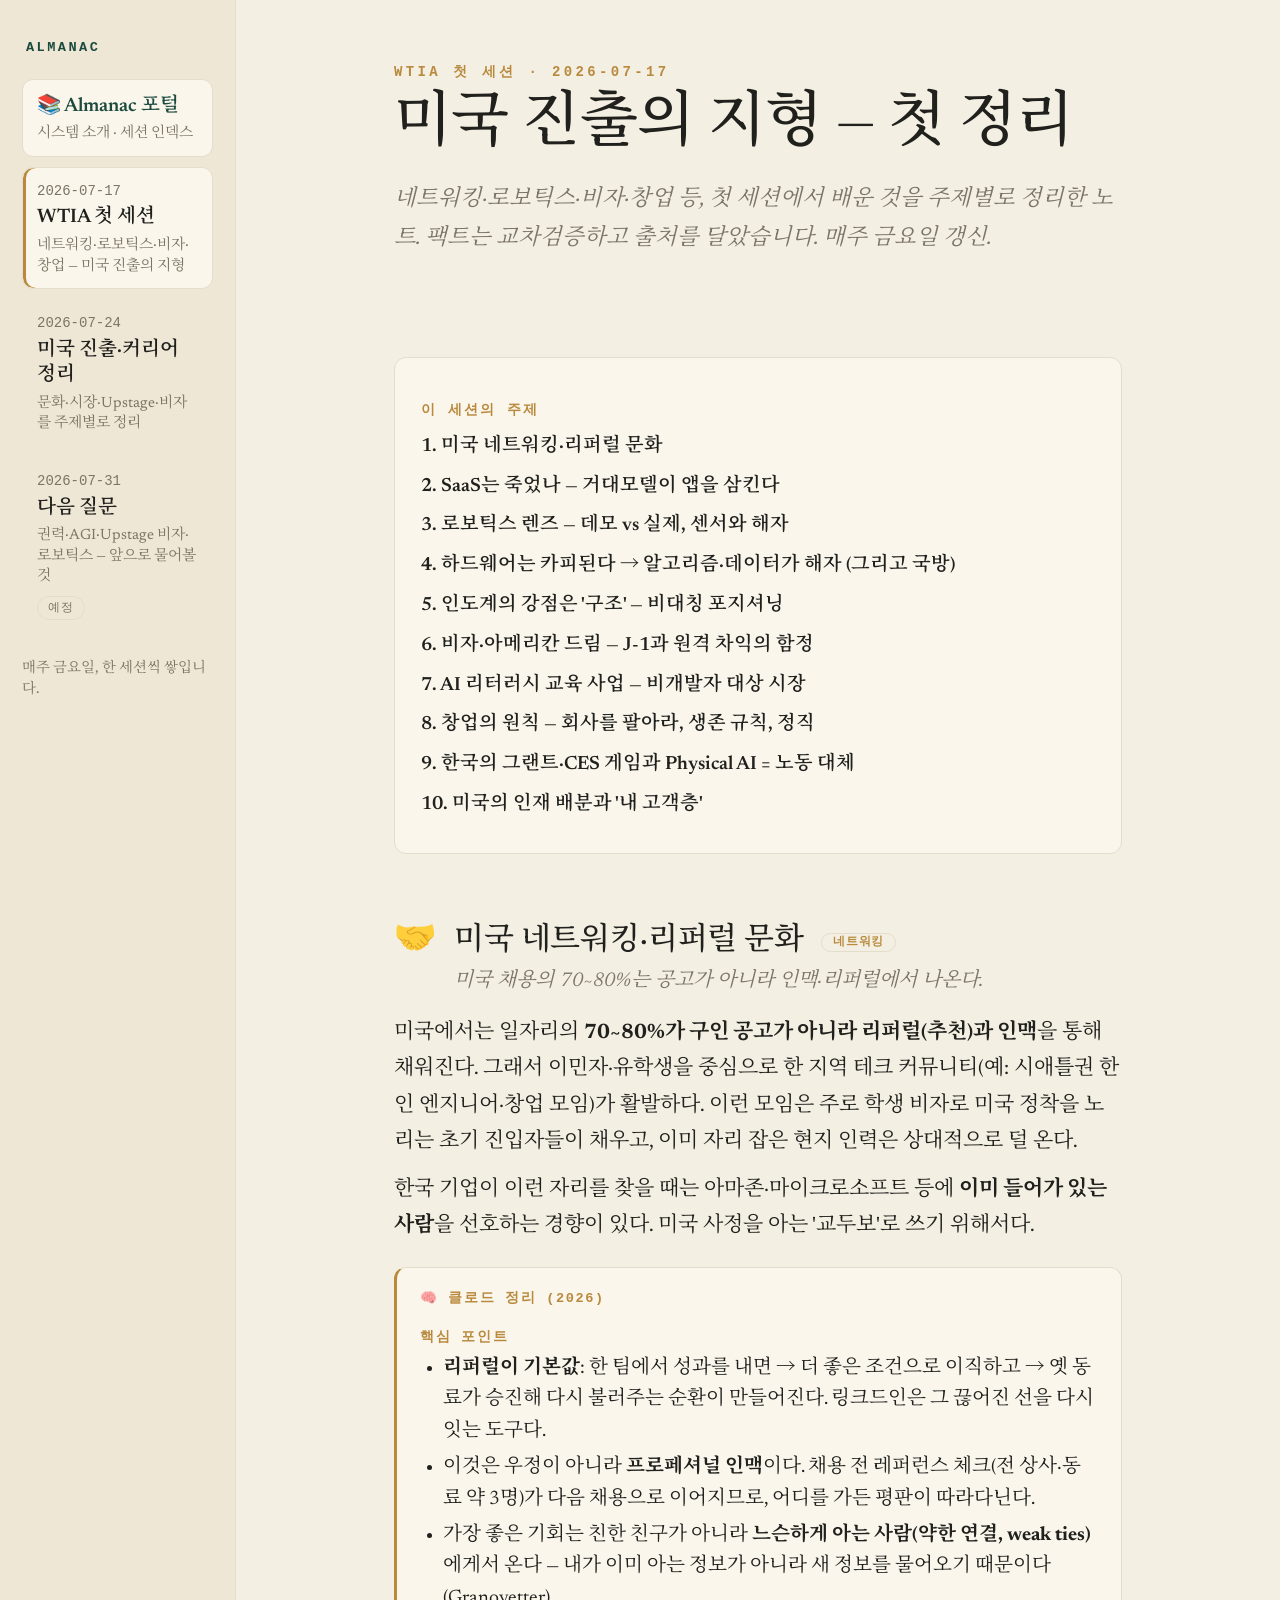
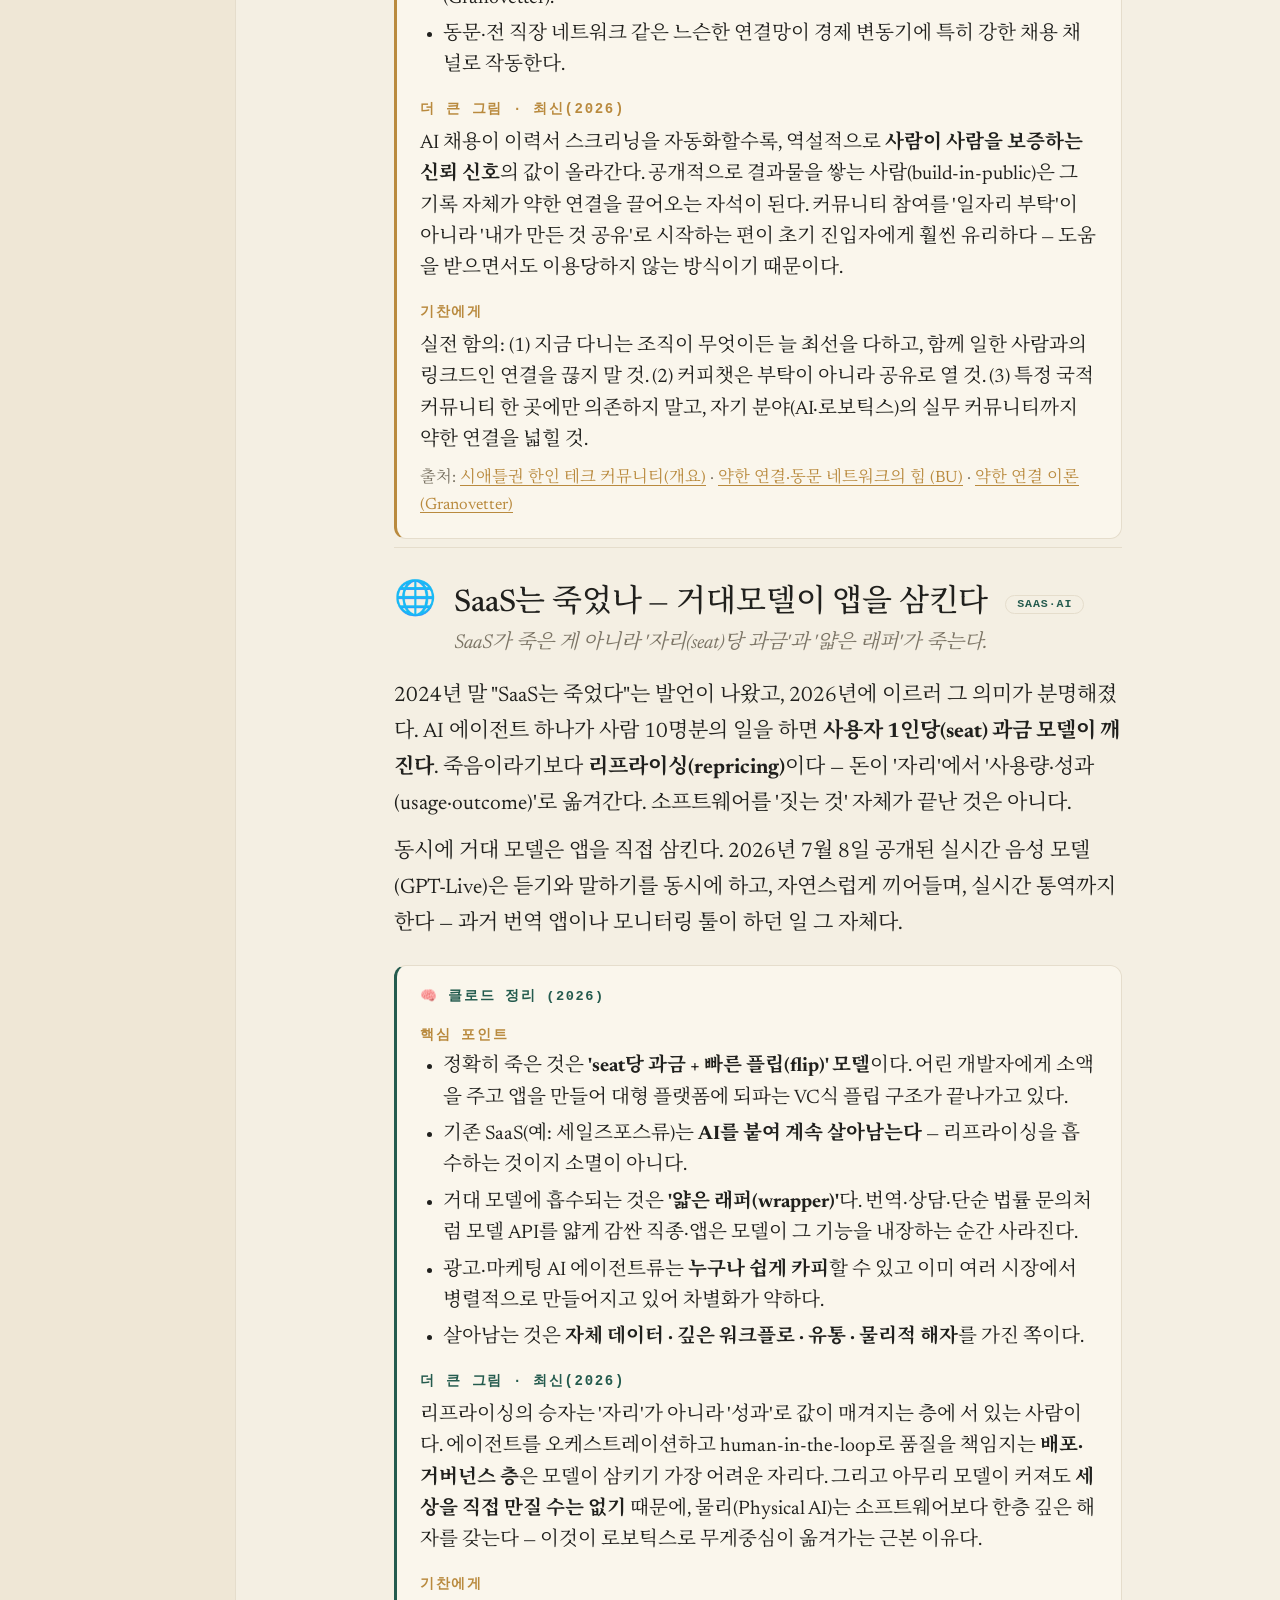
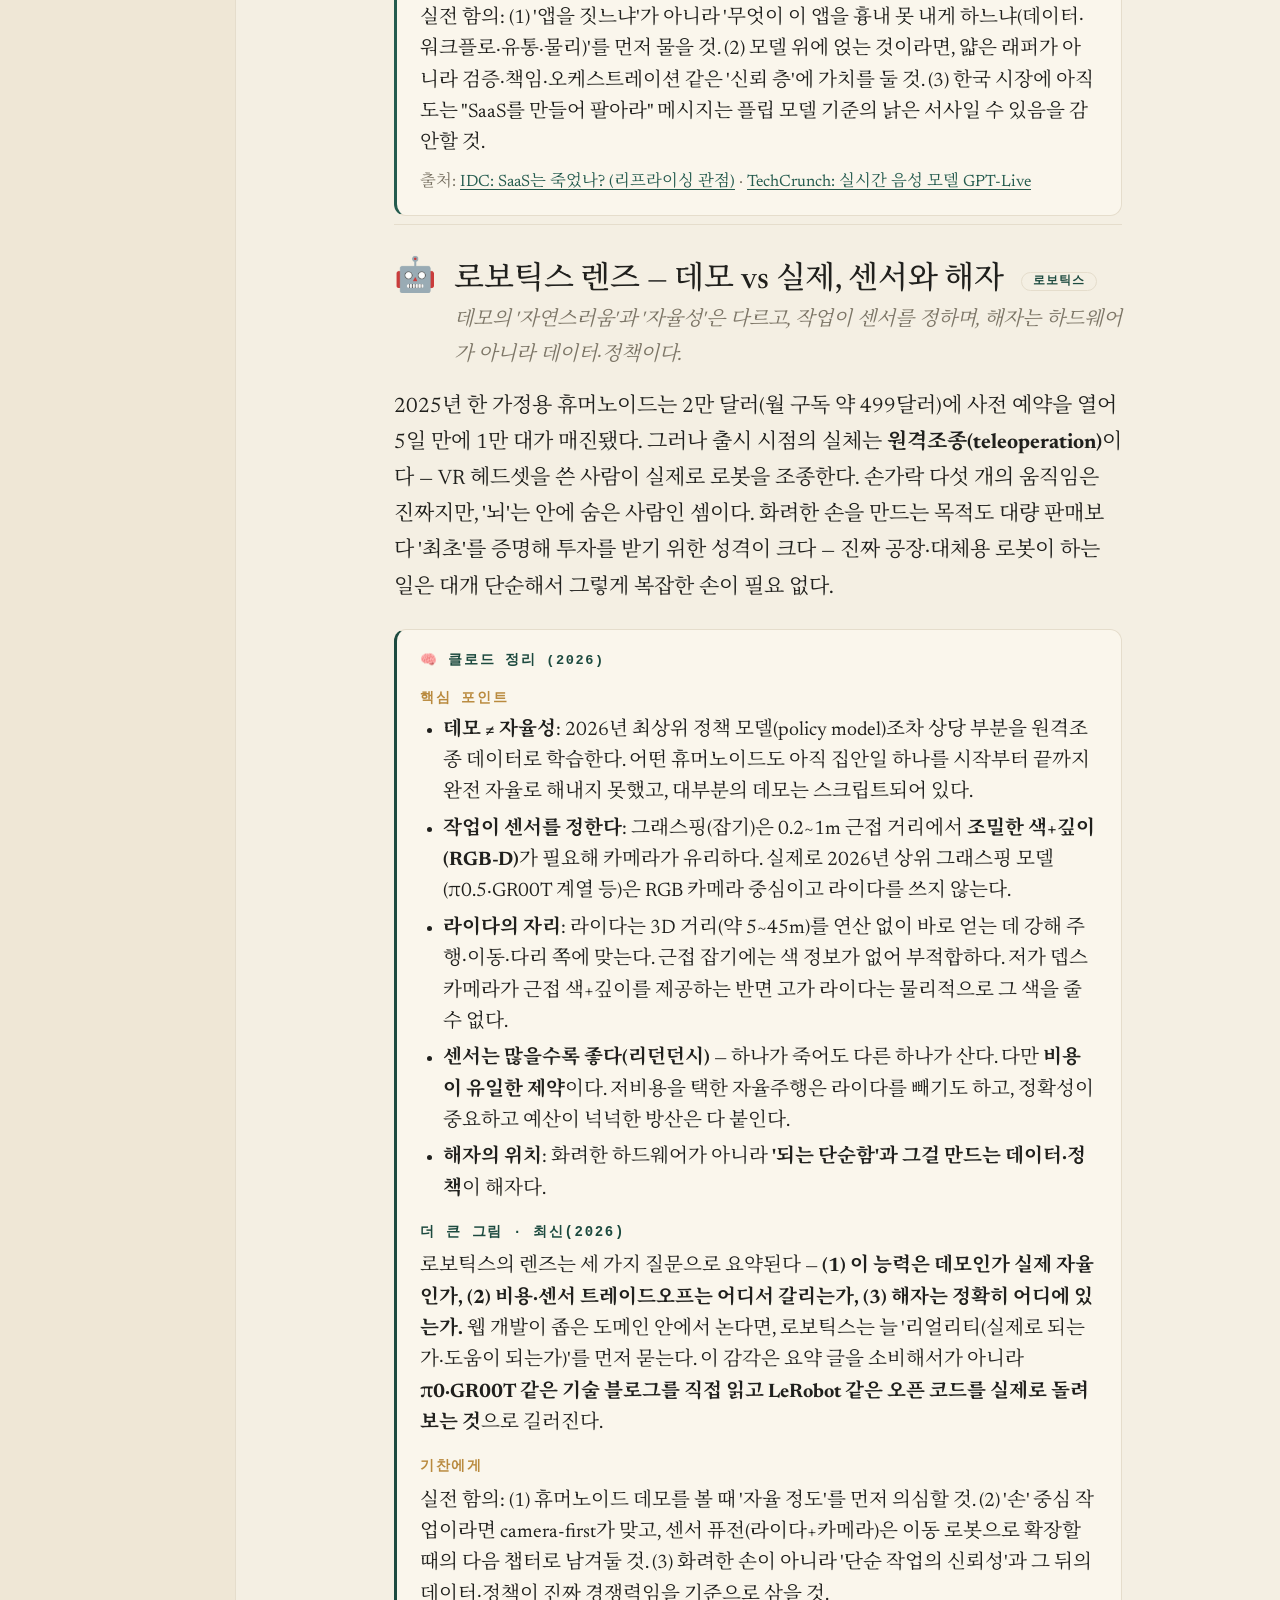
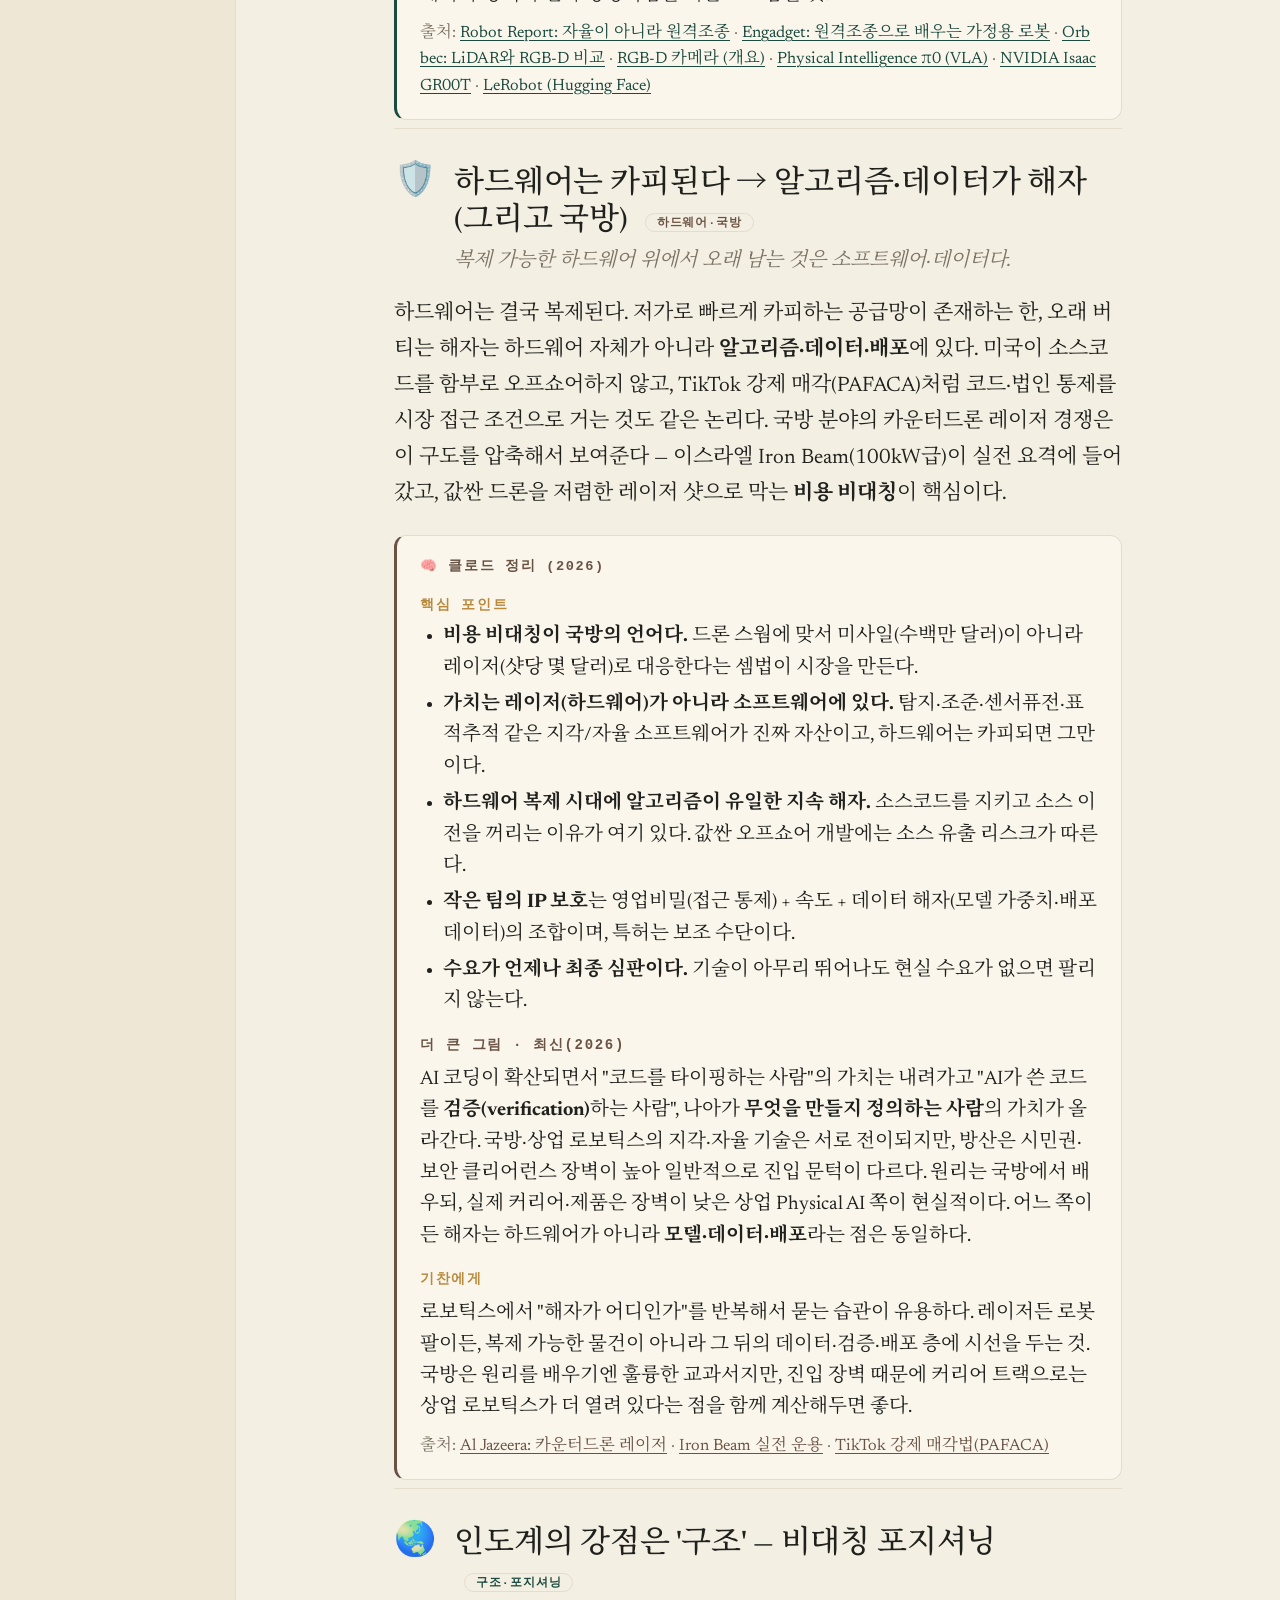
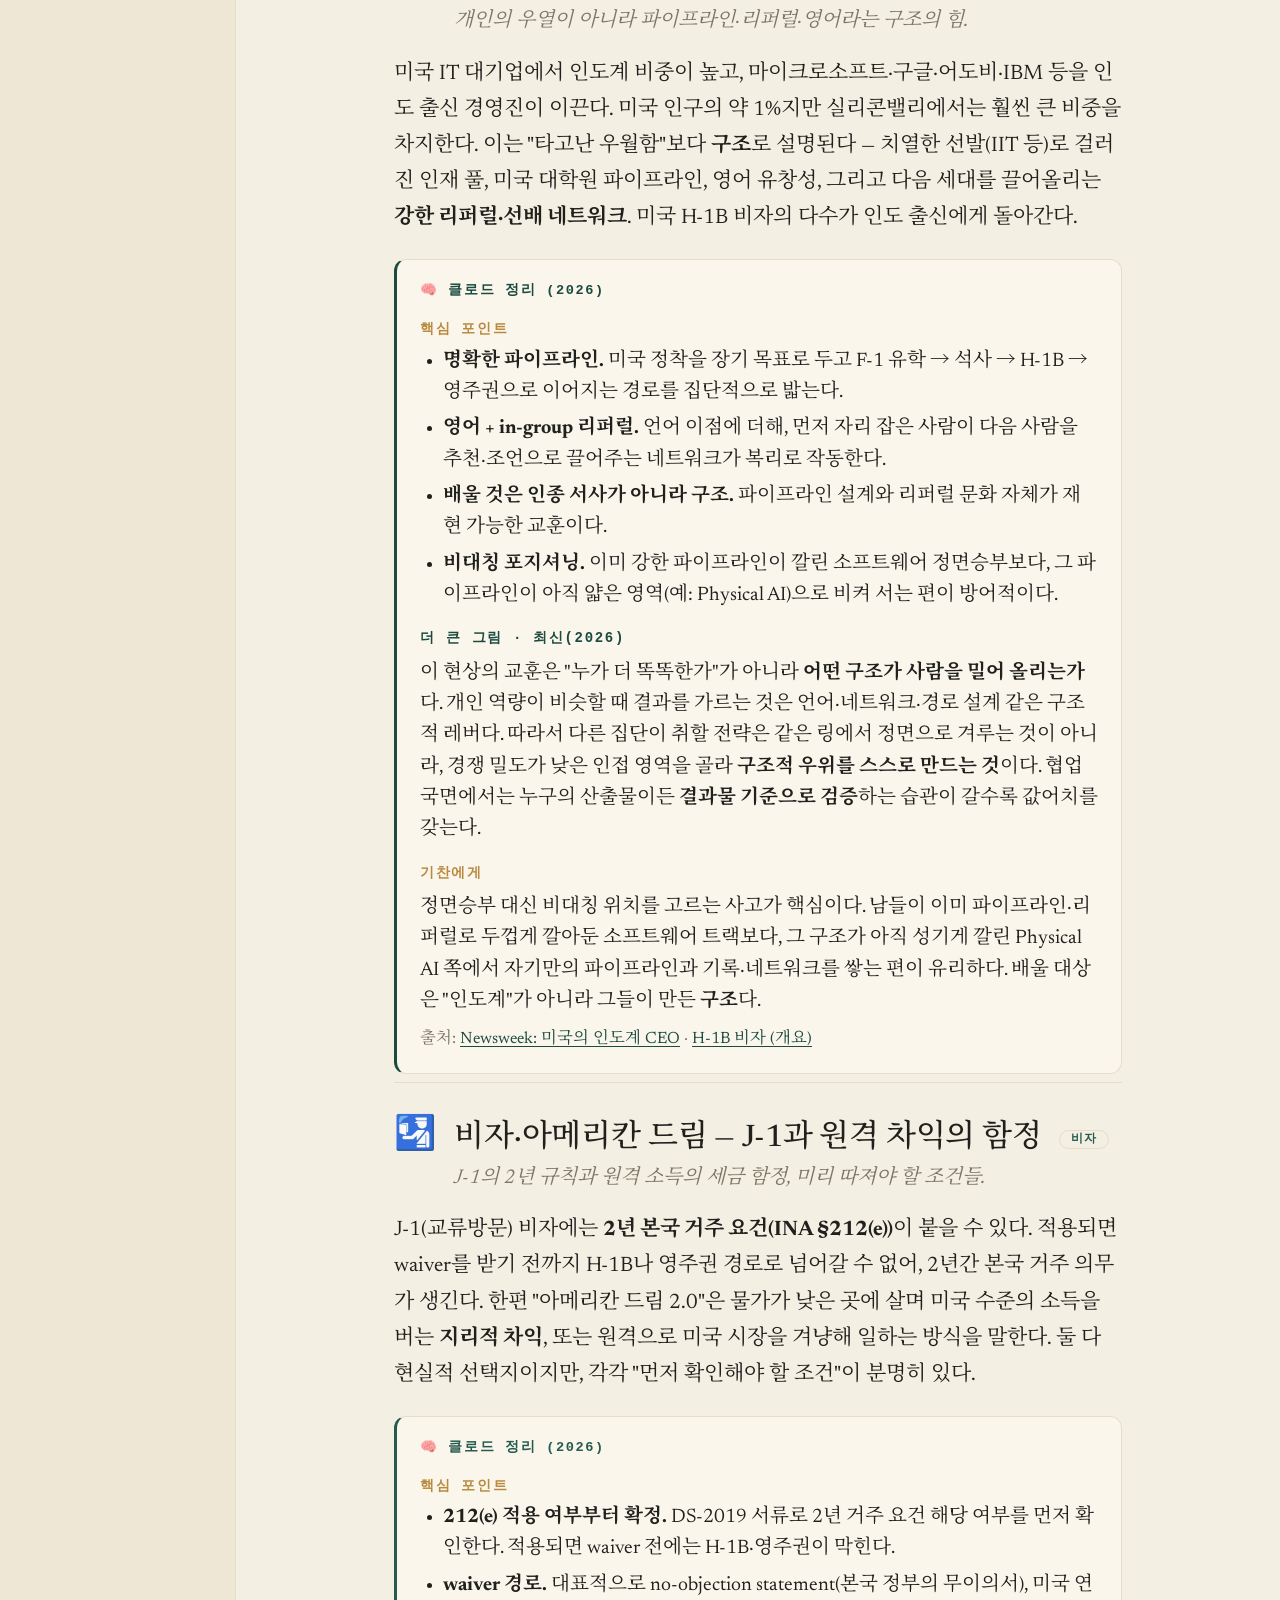
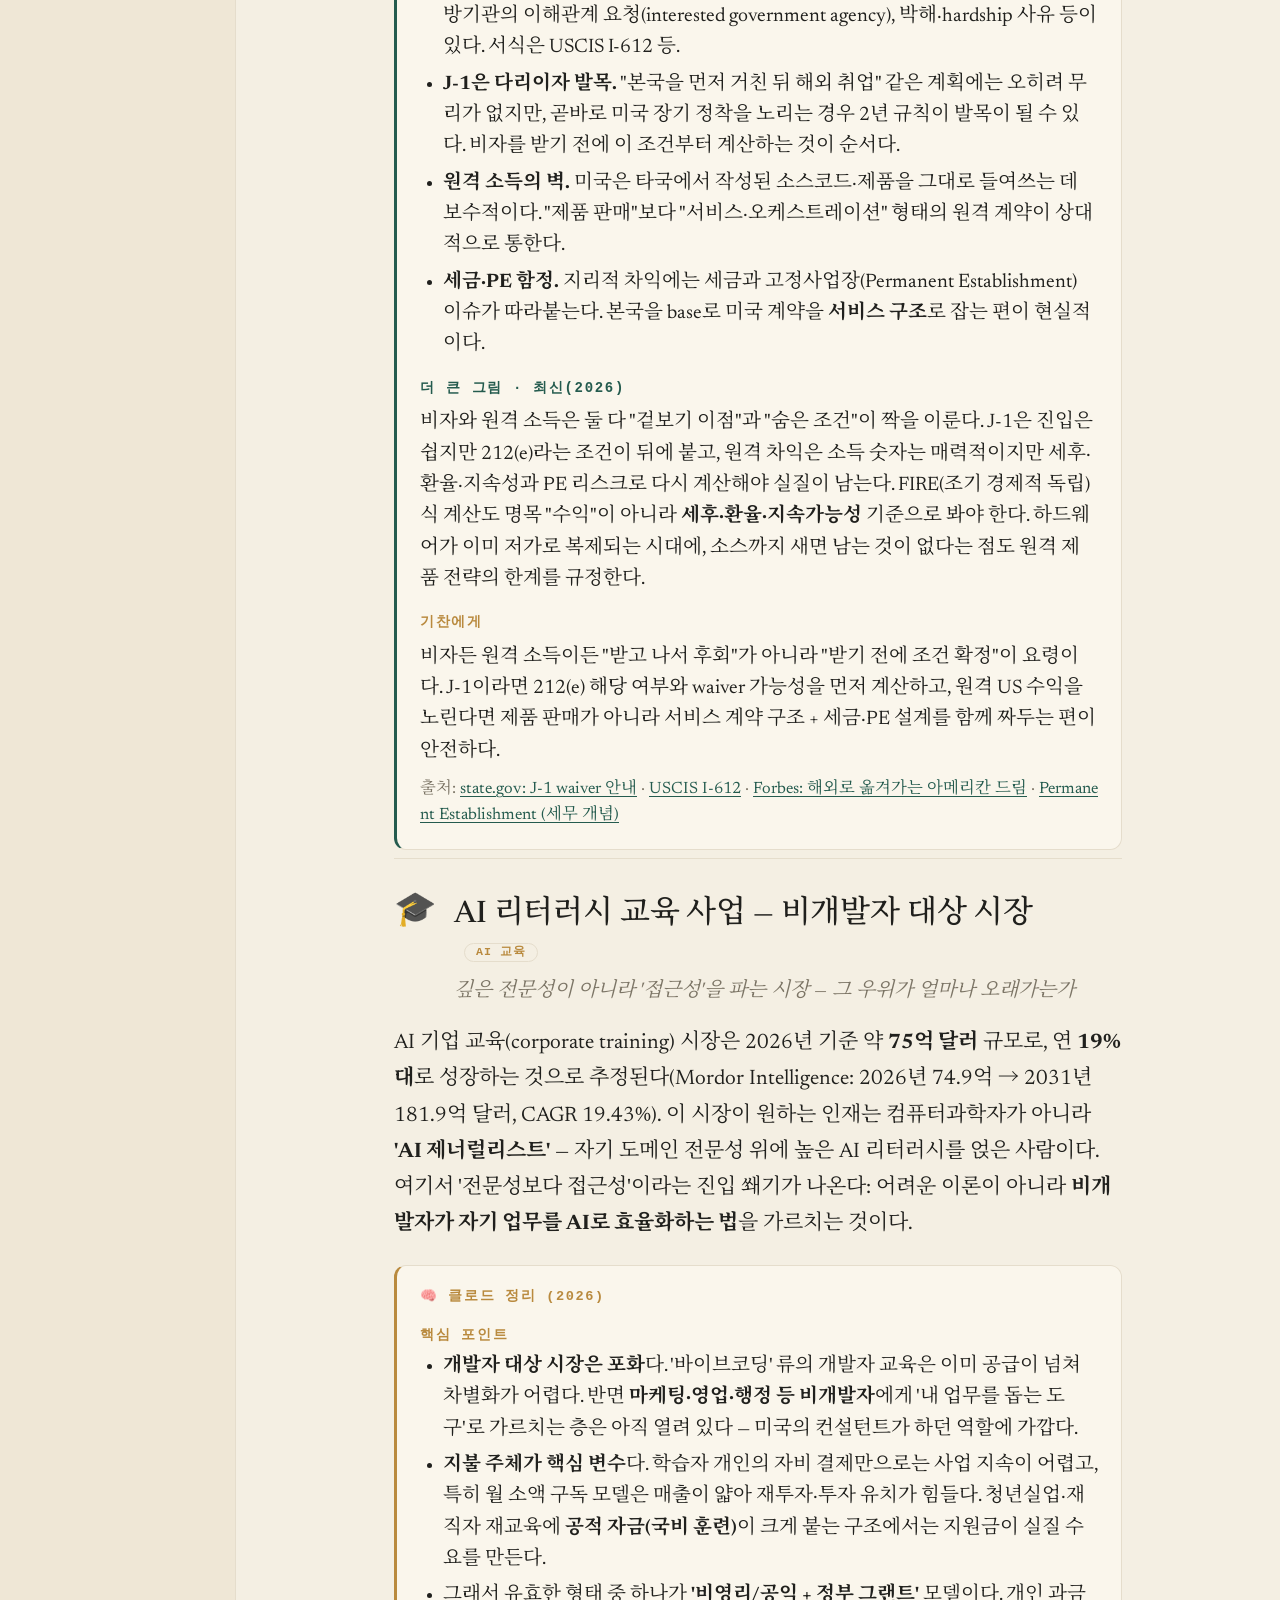
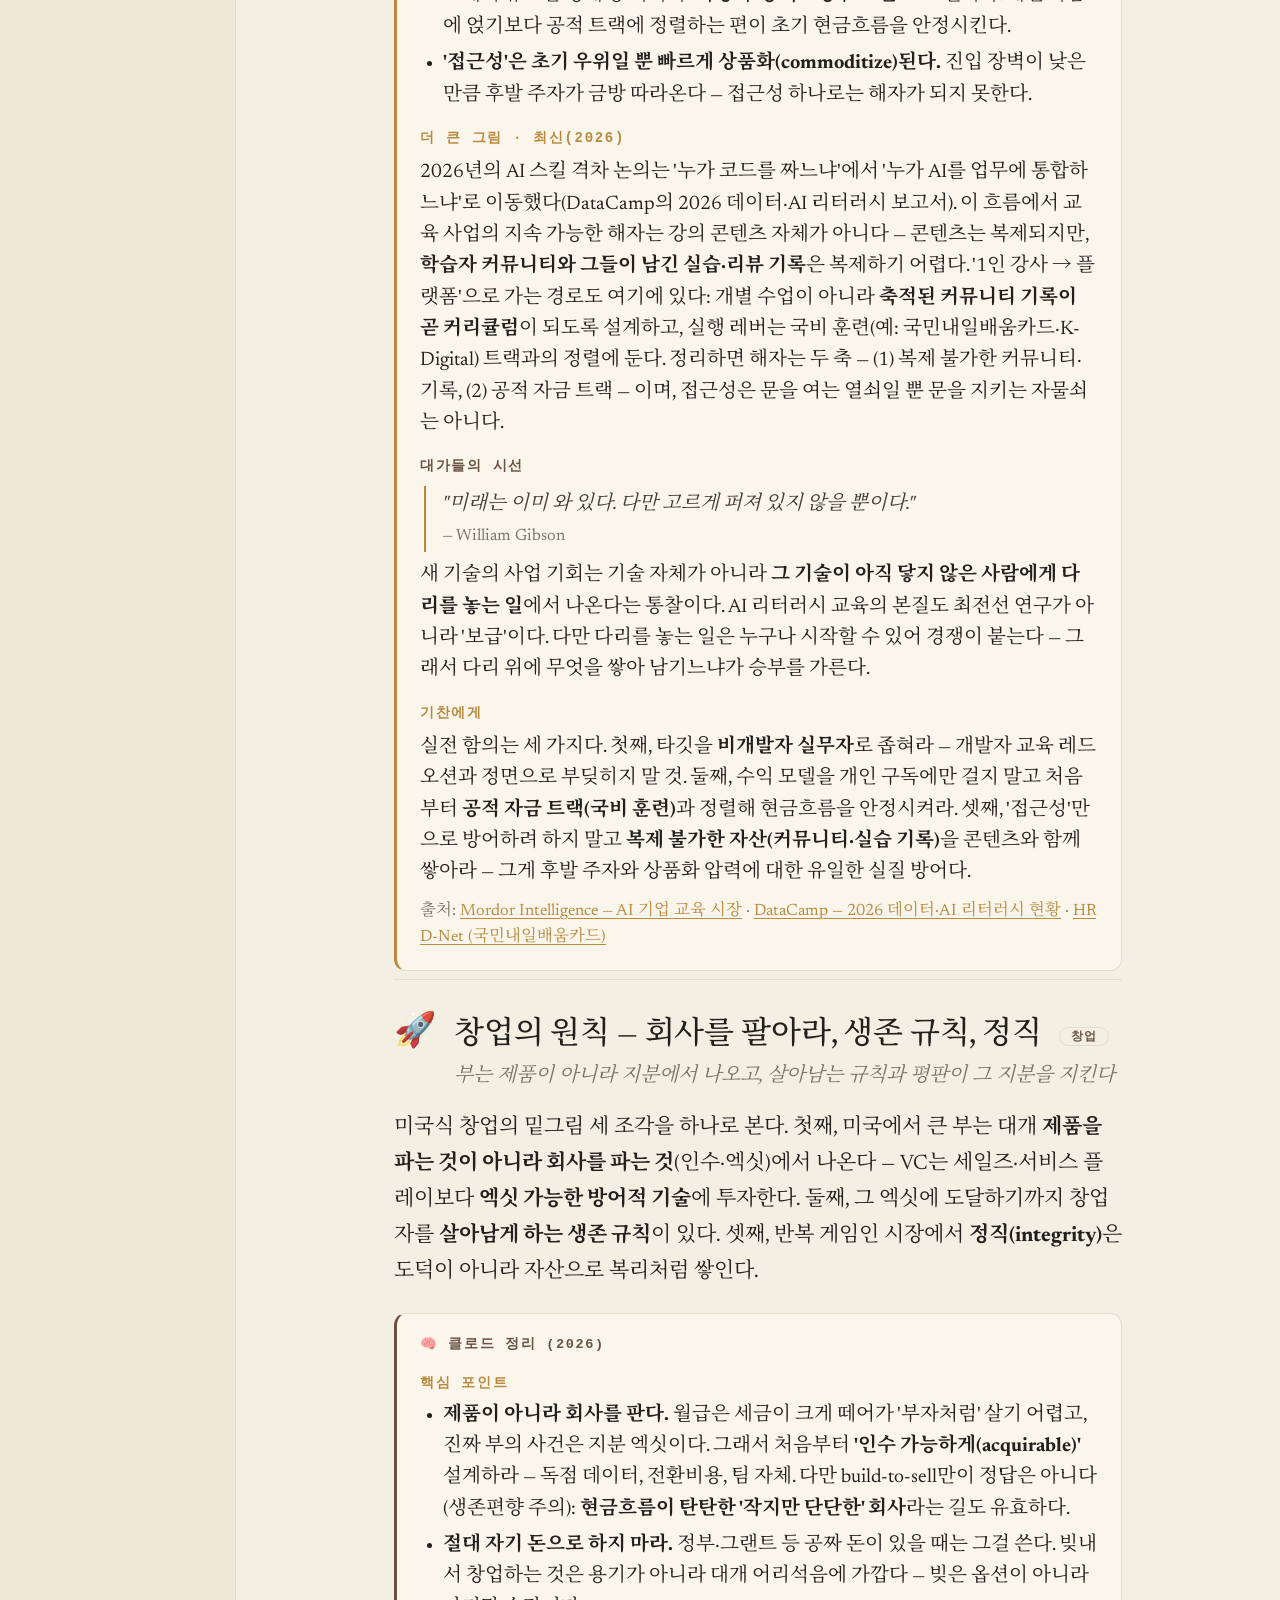
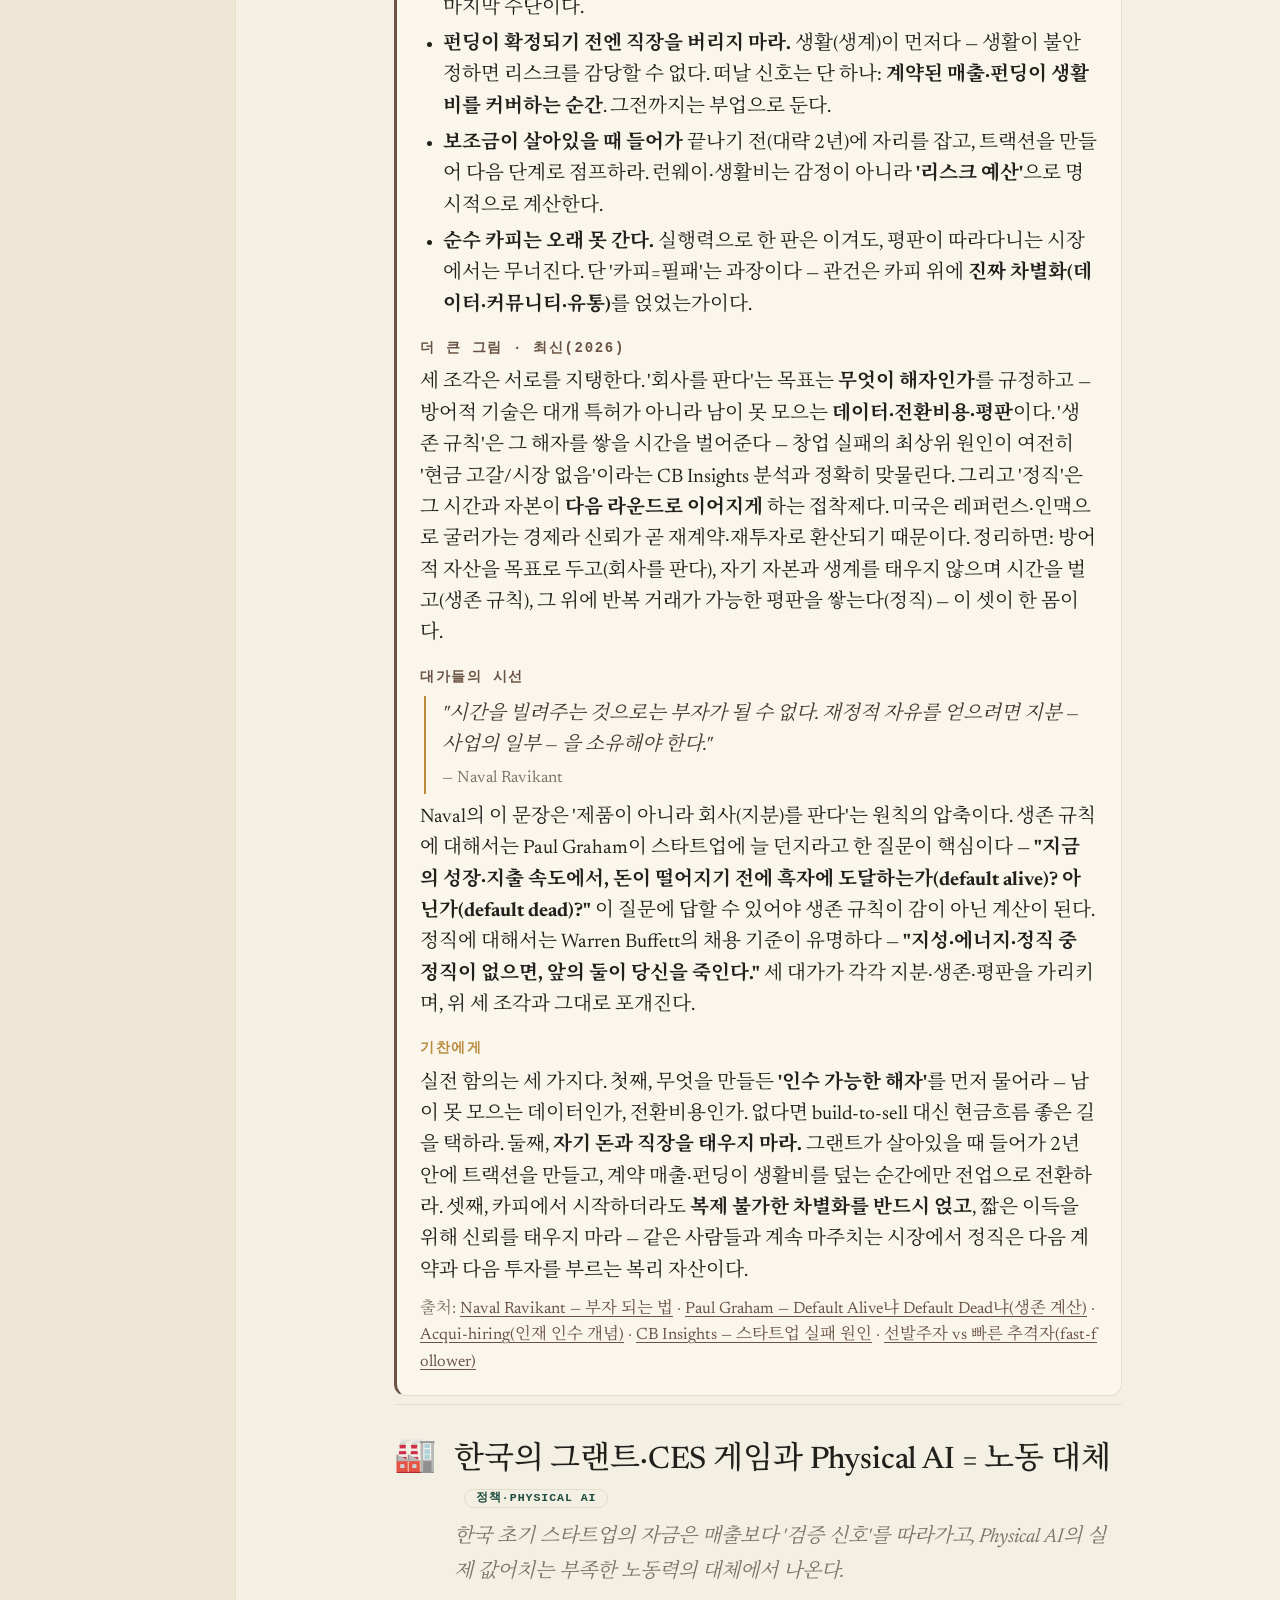
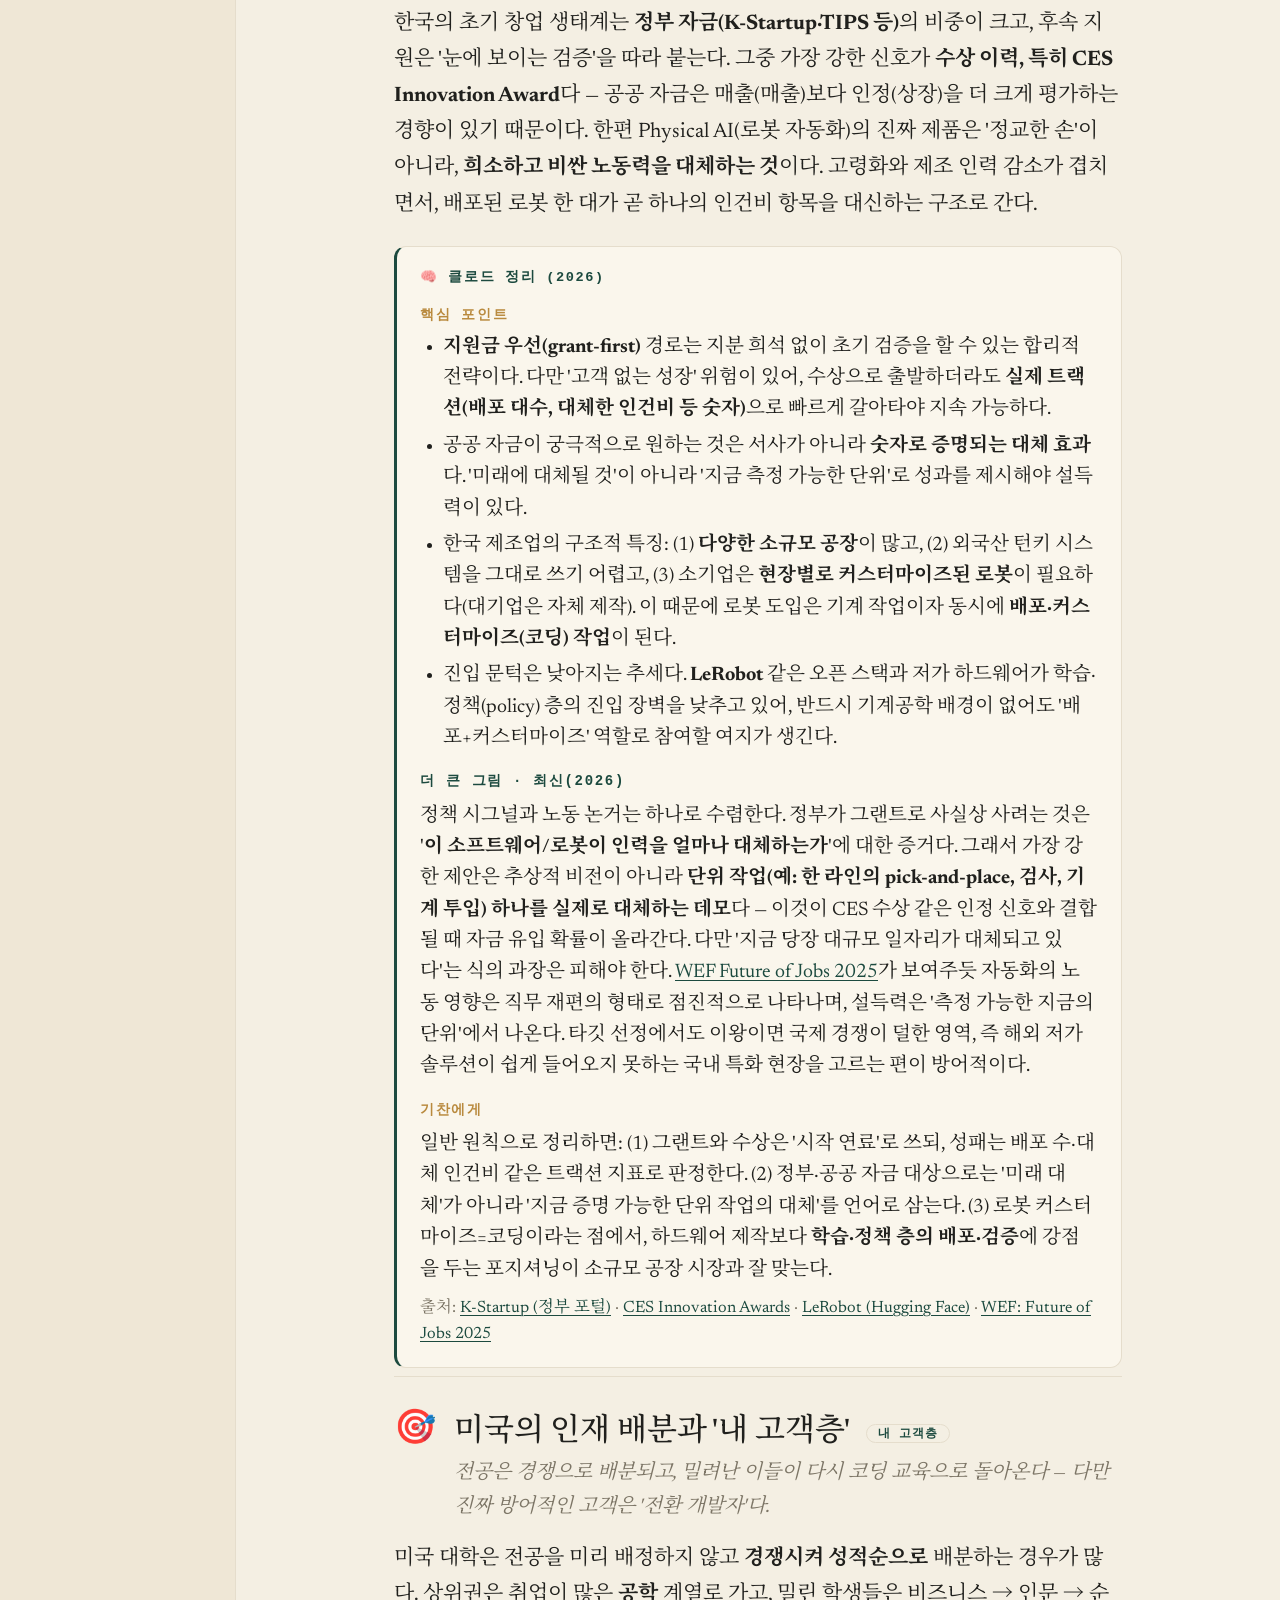
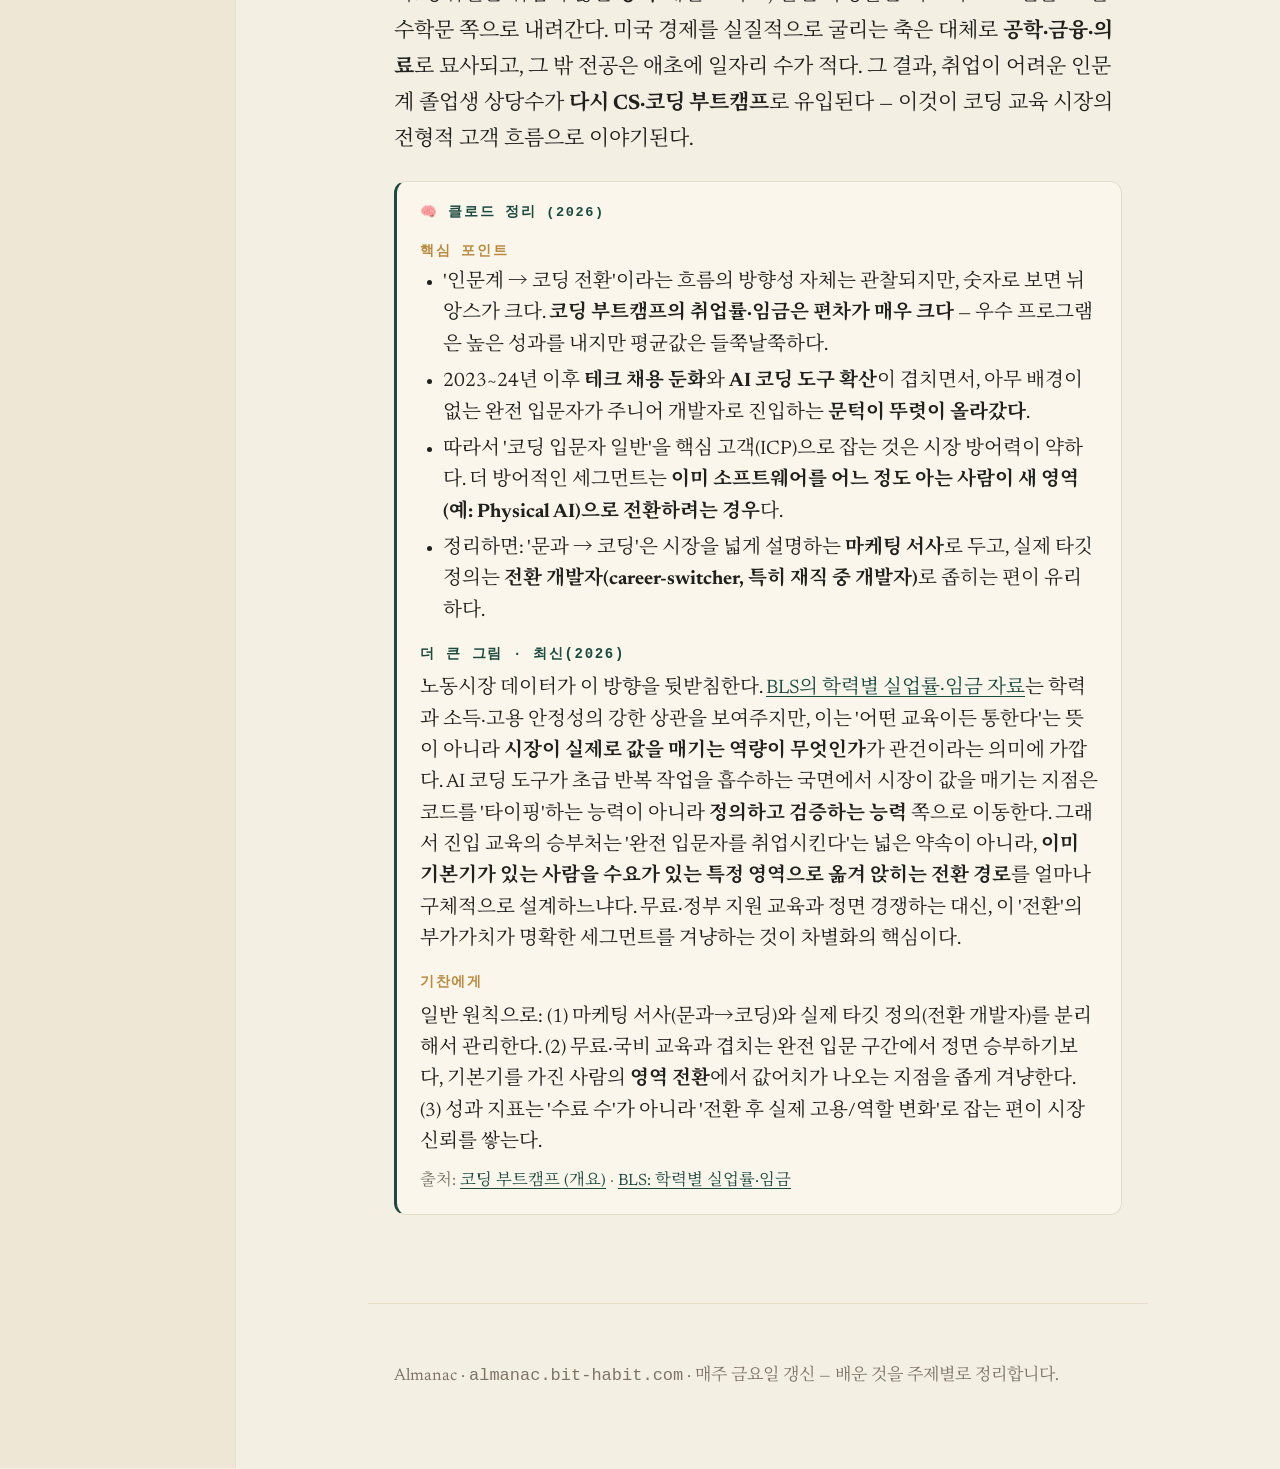
==== commit 956eb196: "Naval 'Almanack' 스타일 리디자인: 공유 theme.css + 세리프 + teal/gold 팔레트 - site/theme.css 신규: 전 페이지 공유. 크림 페이퍼 " ====
--- a/site/2026-07-17.html
+++ b/site/2026-07-17.html
@@ -4,217 +4,10 @@
 <meta name="viewport" content="width=device-width, initial-scale=1">
 <title>미국 진출의 지형 — 2026-07-17</title>
 <meta name="description" content="My thinking notes for 2026-07-24 — topics with cross-verified sources and the open questions I'm sitting with.">
-<style>
-  :root{
-    --bg:#fbf5e9; --bg2:#f5ecd8; --card:#fffdf9;
-    --fg:#2b211a; --muted:#8a7b66; --line:#e8dcc4;
-    --red:#e0442e; --gold:#e6a413; --blue:#2f6fd0; --teal:#0e9a89; --purple:#7a5cc0;
-  }
-  *{box-sizing:border-box}
-  html{font-size:20px; scroll-behavior:smooth}
-  body{
-    margin:0; background:var(--bg); color:var(--fg);
-    font-family:-apple-system,"Segoe UI",Roboto,"Noto Sans","Apple SD Gothic Neo","Noto Sans KR",sans-serif;
-    line-height:1.55; -webkit-font-smoothing:antialiased;
-  }
-  a{color:var(--blue); text-underline-offset:3px}
-  .mono{font-family:ui-monospace,"SF Mono",Menlo,Consolas,monospace}
-
-  /* ---------- layout + sidebar (matches index.html; see sessions.js) ---------- */
-  .app{ display:flex; align-items:flex-start; }
-  .sidebar{
-    flex:0 0 232px; position:sticky; top:0; align-self:stretch; min-height:100vh;
-    background:var(--bg2); border-right:1px solid var(--line); padding:1.4rem 1rem;
-  }
-  .sidebar .s-head{
-    font-family:ui-monospace,Menlo,monospace; text-transform:uppercase; letter-spacing:.14em;
-    font-size:.72rem; font-weight:800; color:var(--red); margin:.2rem 0 .8rem .2rem;
-  }
-  .content{ flex:1 1 auto; min-width:0; }
-  #sessionNav{ display:flex; flex-direction:column; gap:.5rem; }
-  .s-item{
-    display:block; text-decoration:none; color:var(--fg);
-    background:var(--card); border:1px solid var(--line); border-radius:.7rem; padding:.6rem .75rem;
-  }
-  .s-item:hover{ border-color:var(--red) }
-  .s-item.active{ border-color:var(--red); box-shadow:inset 3px 0 0 var(--red); background:#fff }
-  .s-item .s-date{ display:block; font-family:ui-monospace,Menlo,monospace; font-size:.72rem; color:var(--muted) }
-  .s-item .s-title{ display:block; font-weight:700; font-size:.95rem; margin-top:.1rem }
-  .s-item .s-sum{ display:block; font-size:.7rem; color:var(--muted); margin-top:.2rem; line-height:1.35 }
-  .s-item .s-badge{
-    display:inline-block; margin-top:.35rem; font-family:ui-monospace,Menlo,monospace;
-    font-size:.6rem; letter-spacing:.08em; text-transform:uppercase; color:var(--muted);
-    background:var(--bg2); border:1px solid var(--line); border-radius:1rem; padding:.05rem .5rem;
-  }
-  .sidebar .s-foot{ margin-top:.9rem; font-size:.72rem; color:var(--muted); line-height:1.45 }
-  @media (max-width:900px){
-    .app{ flex-direction:column }
-    .sidebar{
-      position:static; min-height:0; width:100%; flex-basis:auto;
-      border-right:none; border-bottom:1px solid var(--line); padding:.8rem 1rem;
-    }
-    #sessionNav{ flex-direction:row; overflow-x:auto; gap:.5rem }
-    .s-item{ flex:0 0 auto; min-width:150px }
-  }
-
-  /* ---------- header ---------- */
-  header.top{ max-width:1000px; margin:0 auto; padding:2.2rem 1.2rem 0.4rem; }
-  .kicker{
-    font-family:ui-monospace,Menlo,Consolas,monospace; text-transform:uppercase;
-    letter-spacing:.2em; font-size:.72rem; color:var(--red); font-weight:700;
-  }
-  header.top h1{
-    font-size:2.4rem; font-weight:900; letter-spacing:-.02em; margin:.35rem 0 .3rem;
-    text-transform:uppercase; line-height:1.05;
-  }
-  header.top .sub{ color:var(--muted); font-size:1.05rem; max-width:60ch }
-
-  /* ---------- reorder list (drag / ↑ ↓ · like the 2026-07-17 page) ---------- */
-  main{ max-width:1000px; margin:0 auto; padding:1.2rem 1.2rem 4rem }
-  .reorder{ margin:0 0 1rem }
-  .reorder-head{
-    font-family:ui-monospace,Menlo,monospace; font-size:.72rem; text-transform:uppercase;
-    letter-spacing:.14em; font-weight:800; color:var(--red);
-  }
-  .reorder-head .hint{ color:var(--muted); font-weight:600; letter-spacing:.02em; text-transform:none }
-  .q-list{ list-style:none; margin:.7rem 0 0; padding:0; counter-reset:q }
-  .q-list li{
-    counter-increment:q; display:flex; align-items:flex-start; gap:.6rem;
-    background:#fff; border:1px solid var(--line); border-radius:.7rem; padding:.7rem .8rem; margin:.55rem 0; cursor:grab;
-  }
-  .q-list li.dragging{ opacity:.45 }
-  .q-list li.over{ border-color:var(--teal); box-shadow:0 0 0 2px #bfe9e0 }
-  .q-list li::before{
-    content:counter(q); flex:0 0 auto; font-family:ui-monospace,Menlo,monospace;
-    font-weight:800; color:#fff; background:var(--teal); border-radius:.4rem; padding:.05rem .5rem; font-size:.8rem; margin-top:.24rem;
-  }
-  .q-text{ flex:1; font-size:1.08rem; font-weight:600; line-height:1.4 }
-  .ord-title{ cursor:pointer }
-  .ord-title:hover{ color:var(--red); text-decoration:underline }
-  .q-actions{ flex:0 0 auto; display:flex; gap:.2rem }
-  .q-actions button{
-    border:1px solid var(--line); background:var(--card); border-radius:.4rem;
-    width:2rem; height:2rem; font-size:1rem; cursor:pointer; color:var(--fg); line-height:1;
-  }
-  .q-actions button:hover{ border-color:var(--teal); color:var(--teal) }
-  @media print{ .reorder{ display:none } .q-actions{ display:none } }
-
-  /* ---------- cards ---------- */
-  .card{
-    background:var(--card); border:1px solid var(--line); border-radius:1rem;
-    padding:1.3rem 1.4rem 1.4rem; margin:1.1rem 0;
-    box-shadow:0 8px 0 -4px rgba(120,80,20,.15); border-left:8px solid var(--accent,var(--red)); scroll-margin-top:1rem;
-  }
-  .card .head{ display:flex; align-items:flex-start; gap:.9rem }
-  .card .icon{ font-size:2rem; line-height:1; flex:0 0 auto }
-  .card .num{
-    font-family:ui-monospace,Menlo,monospace; font-size:.8rem; font-weight:700;
-    color:#fff; background:var(--accent,var(--red)); border-radius:.4rem;
-    padding:.12rem .45rem; flex:0 0 auto; margin-top:.15rem;
-  }
-  .card h2{ font-size:1.4rem; font-weight:900; letter-spacing:-.01em; margin:.05rem 0 .15rem }
-  .card .why{ color:var(--muted); font-size:1rem; font-style:italic; margin:0 }
-  .card .banner{ display:block; width:100%; height:auto; border-radius:.6rem; margin:1rem 0 .2rem; border:1px solid var(--line) }
-  .card .portrait{ float:right; width:220px; margin:.2rem 0 .7rem 1.1rem }
-  .card .portrait img{ display:block; width:100%; height:auto; border-radius:.7rem; border:1px solid var(--line) }
-  .card .portrait figcaption{ font-size:.72rem; color:var(--muted); margin-top:.35rem; line-height:1.3 }
-  .card .portrait figcaption .src{ font-family:ui-monospace,Menlo,monospace; font-size:.64rem; display:block; margin-top:.1rem }
-  .card .portrait figcaption .li{ display:inline-flex; align-items:center; gap:.25rem; margin-top:.25rem; font-weight:700; color:#0a66c2; text-decoration:none }
-  .card .portrait figcaption .li:hover{ text-decoration:underline }
-  @media (max-width:520px){ .card .portrait{ float:none; width:180px; margin:.2rem 0 .6rem 0 } }
-  .card ul.tl{ list-style:none; margin:.5rem 0 0; padding:0 }
-  .card ul.tl li{ padding:.2rem 0; font-size:.96rem; line-height:1.45; border-left:2px solid var(--line); padding-left:.8rem; margin-left:.15rem }
-  .card ul.tl li b.yr{ color:var(--accent); font-variant-numeric:tabular-nums; margin-right:.15rem }
-  .card .context{ margin:.9rem 0 .2rem; font-size:1.02rem }
-  .card .context p{ margin:.5rem 0 }
-  .hl{ background:linear-gradient(transparent 60%, #ffe08a 60%); padding:0 .1em }
-  .verdict{
-    display:inline-block; font-size:.85rem; font-weight:700; border-radius:2rem;
-    padding:.15rem .7rem; margin:.3rem 0; border:1px solid;
-  }
-  .v-ok{ color:#1f7a45; background:#e6f4ea; border-color:#b6ddc2 }
-  .v-mix{ color:#9a6a00; background:#fbf1d8; border-color:#e6cf95 }
-  .v-warn{ color:#a5341f; background:#fbe4de; border-color:#e6b3a6 }
-
-  .block-tag{
-    display:block; font-family:ui-monospace,Menlo,monospace; font-size:.72rem;
-    text-transform:uppercase; letter-spacing:.14em; font-weight:800; margin:.9rem 0 .35rem;
-  }
-  .srcs{ margin:.5rem 0 .2rem; font-size:.92rem }
-  .srcs .block-tag{ color:#a08a63 }
-  .srcs .row{ margin:.32rem 0; line-height:1.4 }
-  .srcs a{ font-weight:600; white-space:normal }
-  .srcs .sum{ color:var(--muted) }
-
-  .ask{ margin-top:1rem; padding:.9rem 1.05rem; background:var(--bg2); border-radius:.8rem; border:1px dashed #d9c9a6 }
-  .ask .block-tag{ color:var(--red); margin-top:0 }
-  .ask ul{ margin:0; padding-left:0; list-style:none }
-  .ask li{ font-size:1.12rem; font-weight:600; line-height:1.4; margin:.5rem 0; padding-left:1.5rem; position:relative }
-  .ask li::before{ content:"›"; position:absolute; left:.3rem; top:-.05rem; color:var(--accent,var(--red)); font-weight:900; font-size:1.3rem }
-
-  footer{ max-width:1000px; margin:0 auto; padding:1.5rem 1.2rem 3rem; color:var(--muted); font-size:.85rem; border-top:1px solid var(--line) }
-  @media (max-width:640px){ html{font-size:18px} header.top h1{font-size:2rem} }
-
-  /* Claude's take (injected per card by the script at the end of body) */
-  .take{ margin-top:.9rem; padding:.85rem 1rem; background:#fff4ec; border:1px solid #f0d6c4; border-left:4px solid #e0662e; border-radius:.7rem; font-size:.98rem; line-height:1.5 }
-  .take .who{ display:block; font-family:ui-monospace,Menlo,monospace; font-size:.7rem; font-weight:800; text-transform:uppercase; letter-spacing:.1em; color:#c85a1b; margin-bottom:.3rem }
-
-  /* edit-questions toggle + affordance (like the 2026-07-17 page) */
-  #editQ{ margin-left:.7rem; font-family:ui-monospace,Menlo,monospace; font-size:.72rem; font-weight:700; padding:.25rem .7rem; border:1px solid var(--line); border-radius:.5rem; background:var(--card); color:var(--fg); cursor:pointer; vertical-align:middle }
-  #editQ.on{ background:var(--blue); color:#fff; border-color:var(--blue) }
-  body.qediting .ask li[contenteditable="true"]{ background:#fffbe8; border-radius:.35rem; outline:none; cursor:text }
-  body.qediting .ask li[contenteditable="true"]:focus{ box-shadow:0 0 0 3px #ffe08a }
-  @media print{ #editQ{ display:none } }
-/* verdict badges */
-  .verdict{ display:inline-block; font-size:.8rem; font-weight:700; border-radius:2rem; padding:.1rem .6rem; margin:.15rem .2rem .15rem 0; border:1px solid }
-  .v-ok{ color:#1f7a45; background:#e6f4ea; border-color:#b6ddc2 }
-  .v-mix{ color:#9a6a00; background:#fbf1d8; border-color:#e6cf95 }
-  .v-warn{ color:#a5341f; background:#fbe4de; border-color:#e6b3a6 }
-  .v-op{ color:#5a3fb0; background:#efeafb; border-color:#cdbff0 }
-
-  /* Claude cross-check box (bullets + verdicts + sources) */
-  .ctake{ margin-top:.9rem; padding:.9rem 1.05rem; background:#fff4ec; border:1px solid #f0d6c4; border-left:4px solid #e0662e; border-radius:.7rem; font-size:.96rem; line-height:1.5 }
-  .ctake .who{ display:block; font-family:ui-monospace,Menlo,monospace; font-size:.7rem; font-weight:800; text-transform:uppercase; letter-spacing:.1em; color:#c85a1b; margin-bottom:.4rem }
-  .ctake h4{ margin:.7rem 0 .25rem; font-size:.7rem; text-transform:uppercase; letter-spacing:.1em; color:#a56a3a; font-family:ui-monospace,Menlo,monospace }
-  .ctake ul{ margin:.2rem 0 .4rem; padding-left:1.15rem }
-  .ctake li{ margin:.22rem 0 }
-  .ctake p{ margin:.35rem 0 }
-  .ctake .src{ font-size:.82rem; color:var(--muted); margin-top:.4rem }
-  .ctake .src a{ color:#2f6fd0; word-break:break-all }
-  .ctake h4.wis{ color:#5a3fb0 }   /* 대가들의 시선 */
-  .ctake h4.big{ color:#1f7a6a }   /* 더 큰 그림 */
-  .ctake h4.bias{ color:#a5341f }  /* bias-accent */
-  .ctake blockquote{ margin:.3rem 0 .3rem .2rem; padding:.15rem 0 .15rem .7rem; border-left:3px solid #cdbff0; color:#443; font-style:italic }
-  .ctake blockquote cite{ display:block; font-style:normal; font-size:.82rem; color:var(--muted); margin-top:.1rem }
-  .ctake table{ border-collapse:collapse; width:100%; font-size:.86rem; margin:.3rem 0 }
-  .ctake th, .ctake td{ border:1px solid var(--line); padding:.25rem .45rem; text-align:left; vertical-align:top }
-  .ctake th{ background:#fbeede; color:#8a5a2a; font-size:.78rem }
-
-  /* theme sections + chips + TOC + collapsible dialogue + key quotes */
-  .themehead{ margin:2.6rem 0 .4rem; padding:.7rem 0 .55rem; border-bottom:2px solid #e0662e }
-  .themehead .tnum{ font-family:ui-monospace,Menlo,monospace; font-size:.72rem; font-weight:800; letter-spacing:.14em; color:#c85a1b }
-  .themehead h2{ margin:.15rem 0 0; font-size:1.75rem; font-weight:900; letter-spacing:-.01em }
-  .themehead .tsub{ color:var(--muted); font-size:.92rem; margin:.2rem 0 0 }
-  .chip{ display:inline-block; font-family:ui-monospace,Menlo,monospace; font-size:.6rem; font-weight:800; letter-spacing:.06em; text-transform:uppercase; color:#8a5a2a; background:#fbeede; border:1px solid #ecd6ba; border-radius:1rem; padding:.08rem .5rem; margin-left:.5rem; vertical-align:middle }
-  .keyq{ margin:.7rem 0 .35rem; padding:.6rem .85rem; background:#f7f4ec; border-left:3px solid var(--accent,#c9a24a); border-radius:.5rem }
-  .keyq .block-tag{ color:#a08a63; margin:.1rem 0 .35rem }
-  .keyq .kq{ margin:.32rem 0; font-size:.98rem; line-height:1.5 }
-  .keyq .kq b.s{ font-family:ui-monospace,Menlo,monospace; font-size:.68rem; color:#fff; background:#b79a5e; border-radius:.3rem; padding:.03rem .34rem; margin-right:.35rem }
-  details.fulldlg{ margin:.45rem 0 .2rem; border:1px solid var(--line); border-radius:.6rem; background:#fdfbf6 }
-  details.fulldlg>summary{ cursor:pointer; padding:.5rem .8rem; font-family:ui-monospace,Menlo,monospace; font-size:.74rem; font-weight:700; color:#8a7b66; list-style:none }
-  details.fulldlg>summary::-webkit-details-marker{ display:none }
-  details.fulldlg>summary::before{ content:"▸ 전체 대화 보기 " }
-  details.fulldlg[open]>summary::before{ content:"▾ 전체 대화 접기 " }
-  details.fulldlg>summary span{ display:none }
-  details.fulldlg .dialog{ margin-top:0; border-top:1px dashed var(--line); padding:.5rem .8rem .6rem }
-  .toc{ background:var(--card); border:1px solid var(--line); border-radius:.9rem; padding:1rem 1.2rem; margin:1.3rem 0 }
-  .toc .block-tag{ color:#a08a63 }
-  .toc .tgroup{ margin:.5rem 0; font-size:.94rem }
-  .toc .tgroup b{ color:#c85a1b }
-  .toc a{ text-decoration:none; color:var(--fg) }
-  .toc a:hover{ color:var(--red); text-decoration:underline }
-
-</style>
+<link rel="preconnect" href="https://fonts.googleapis.com">
+<link rel="preconnect" href="https://fonts.gstatic.com" crossorigin>
+<link rel="stylesheet" href="https://fonts.googleapis.com/css2?family=Newsreader:ital,opsz,wght@0,6..72,400;0,6..72,500;1,6..72,400;1,6..72,500&family=Noto+Serif+KR:wght@400;500;600&display=swap">
+<link rel="stylesheet" href="theme.css">
 </head>
 <body data-session="2026-07-17">
 
@@ -222,7 +15,7 @@
 <aside class="sidebar">
   <div class="s-head">Almanac</div>
   <nav id="sessionNav"></nav>
-  <div class="s-foot">A new page stacks up per session.</div>
+  <div class="s-foot">매주 금요일, 한 세션씩 쌓입니다.</div>
 </aside>
 <div class="content">
 
@@ -464,7 +257,7 @@
 </section></main>
 
 <footer>
-  <p>Private thinking notes · the public system lives at <span class="mono">mentoring.bit-habit.com</span> · personal notes stay off the public repo.</p>
+  <p>Almanac · <span class="mono">almanac.bit-habit.com</span> · 매주 금요일 갱신 — 배운 것을 주제별로 정리합니다.</p>
 </footer>
 
 </div><!-- /.content -->
--- a/site/theme.css
+++ b/site/theme.css
@@ -0,0 +1,216 @@
+/* ============================================================================
+   theme.css — shared Naval-"Almanack" theme for every page.
+   Palette: cream paper + deep teal-green + muted gold.  Type: Newsreader (EN) +
+   Noto Serif KR (KO), loaded via <link> in each page's <head>.  Mood: minimal,
+   spacious, timeless — subtraction over decoration.
+   All four pages (index + 2026-07-*) link this one sheet; sessions.js unchanged.
+   ========================================================================== */
+
+:root{
+  /* Naval "Almanack" tokens. Var names kept from the old theme so existing
+     selectors keep working; values are remapped to the book-cover palette. */
+  --bg:#f4efe3;        /* cream paper                     */
+  --bg2:#efe7d6;       /* deeper cream — sidebar          */
+  --card:#faf6ec;      /* card / callout surface          */
+  --fg:#20201d;        /* near-black ink                  */
+  --muted:#7c7566;     /* muted ink                       */
+  --line:#e5ddcc;      /* hairline                        */
+
+  --accent:#1c4a3f;    /* deep teal-green — headings, links, emphasis */
+  --gold:#b98a3e;      /* muted gold — rules, pointers, illustration  */
+
+  /* legacy names now fold into the two-tone palette (teal + gold) so the
+     multicolor card borders calm down to one voice. */
+  --red:#1c4a3f; --teal:#1c4a3f; --blue:#245b4e; --purple:#6a5344;
+
+  --serif:"Newsreader","Noto Serif KR",Georgia,"Apple SD Gothic Neo","AppleMyungjo",serif;
+  --mono:ui-monospace,"SF Mono",Menlo,Consolas,monospace;
+}
+*{box-sizing:border-box}
+html{font-size:20px; scroll-behavior:smooth}
+body{
+  margin:0; background:var(--bg); color:var(--fg);
+  font-family:var(--serif); font-weight:400;
+  line-height:1.72; -webkit-font-smoothing:antialiased; text-rendering:optimizeLegibility;
+}
+a{color:var(--accent); text-underline-offset:3px; text-decoration-thickness:1px}
+a:hover{color:var(--gold)}
+.mono{font-family:var(--mono)}
+
+/* ---------- layout + sidebar ---------- */
+.app{ display:flex; align-items:flex-start; }
+.sidebar{
+  flex:0 0 236px; position:sticky; top:0; align-self:stretch; min-height:100vh;
+  background:var(--bg2); border-right:1px solid var(--line); padding:1.6rem 1.1rem;
+}
+.sidebar .s-head{
+  font-family:var(--mono); text-transform:uppercase; letter-spacing:.18em;
+  font-size:.68rem; font-weight:700; color:var(--accent); margin:.2rem 0 1rem .2rem;
+}
+.content{ flex:1 1 auto; min-width:0; }
+#sessionNav{ display:flex; flex-direction:column; gap:.5rem; }
+.s-item{
+  display:block; text-decoration:none; color:var(--fg);
+  background:transparent; border:1px solid transparent; border-radius:.55rem; padding:.55rem .7rem;
+}
+.s-item:hover{ background:var(--card); border-color:var(--line) }
+.s-item.active{ background:var(--card); border-color:var(--line); box-shadow:inset 3px 0 0 var(--gold) }
+.s-item .s-date{ display:block; font-family:var(--mono); font-size:.7rem; color:var(--muted) }
+.s-item .s-title{ display:block; font-weight:600; font-size:.98rem; margin-top:.12rem; line-height:1.3 }
+.s-item .s-sum{ display:block; font-size:.74rem; color:var(--muted); margin-top:.25rem; line-height:1.4 }
+.s-item .s-badge{
+  display:inline-block; margin-top:.4rem; font-family:var(--mono);
+  font-size:.58rem; letter-spacing:.1em; text-transform:uppercase; color:var(--muted);
+  background:var(--bg2); border:1px solid var(--line); border-radius:1rem; padding:.05rem .5rem;
+}
+.s-item.s-home{ border-color:var(--line); background:var(--card) }
+.s-item.s-home .s-title{ color:var(--accent) }
+.sidebar .s-foot{ margin-top:1.1rem; font-size:.72rem; color:var(--muted); line-height:1.5 }
+@media (max-width:900px){
+  .app{ flex-direction:column }
+  .sidebar{
+    position:static; min-height:0; width:100%; flex-basis:auto;
+    border-right:none; border-bottom:1px solid var(--line); padding:.8rem 1rem;
+  }
+  #sessionNav{ flex-direction:row; overflow-x:auto; gap:.5rem }
+  .s-item{ flex:0 0 auto; min-width:158px }
+}
+
+/* ---------- header ---------- */
+header.top{ max-width:780px; margin:0 auto; padding:3rem 1.3rem 0.6rem; }
+.kicker{
+  font-family:var(--mono); text-transform:uppercase;
+  letter-spacing:.24em; font-size:.7rem; color:var(--gold); font-weight:600;
+}
+header.top h1{
+  font-family:var(--serif); font-size:3rem; font-weight:500; letter-spacing:-.01em;
+  margin:.5rem 0 .4rem; line-height:1.08;
+}
+header.top .sub{ color:var(--muted); font-size:1.12rem; max-width:60ch; font-style:italic }
+
+/* hero illustration (portal) */
+.hero{ max-width:780px; margin:1.6rem auto .2rem; padding:0 1.3rem }
+.hero svg{ display:block; width:100%; height:auto }
+
+/* ---------- main + cards ---------- */
+main{ max-width:780px; margin:0 auto; padding:1.6rem 1.3rem 4rem }
+.card{
+  background:transparent; border:0; border-top:1px solid var(--line); border-radius:0;
+  padding:1.8rem 0 .4rem; margin:0; box-shadow:none; scroll-margin-top:1rem;
+}
+.card:first-of-type{ border-top:0 }
+.card .head{ display:flex; align-items:flex-start; gap:.9rem }
+.card .icon{ font-size:1.7rem; line-height:1; flex:0 0 auto; opacity:.9 }
+.card .num{
+  font-family:var(--mono); font-size:.78rem; font-weight:700;
+  color:var(--gold); background:transparent; border:1px solid var(--gold); border-radius:.35rem;
+  padding:.1rem .45rem; flex:0 0 auto; margin-top:.2rem;
+}
+.card h2{ font-family:var(--serif); font-size:1.55rem; font-weight:500; letter-spacing:-.005em; margin:.05rem 0 .2rem; line-height:1.2 }
+.card .why{ color:var(--muted); font-size:1rem; font-style:italic; margin:0 }
+.card .banner{ display:block; width:100%; height:auto; border-radius:.5rem; margin:1rem 0 .2rem; border:1px solid var(--line) }
+.card .portrait{ float:right; width:220px; margin:.2rem 0 .7rem 1.1rem }
+.card .portrait img{ display:block; width:100%; height:auto; border-radius:.5rem; border:1px solid var(--line) }
+.card .portrait figcaption{ font-size:.72rem; color:var(--muted); margin-top:.35rem; line-height:1.35 }
+.card .portrait figcaption .src{ font-family:var(--mono); font-size:.64rem; display:block; margin-top:.1rem }
+.card .portrait figcaption .li{ display:inline-flex; align-items:center; gap:.25rem; margin-top:.25rem; font-weight:700; color:var(--accent); text-decoration:none }
+.card .portrait figcaption .li:hover{ text-decoration:underline }
+@media (max-width:520px){ .card .portrait{ float:none; width:180px; margin:.2rem 0 .6rem 0 } }
+.card ul.tl{ list-style:none; margin:.5rem 0 0; padding:0 }
+.card ul.tl li{ padding:.2rem 0; font-size:.96rem; line-height:1.5; border-left:2px solid var(--line); padding-left:.8rem; margin-left:.15rem }
+.card ul.tl li b.yr{ color:var(--gold); font-variant-numeric:tabular-nums; margin-right:.15rem }
+.card .context{ margin:.9rem 0 .2rem; font-size:1.05rem }
+.card .context p{ margin:.6rem 0 }
+.hl{ background:linear-gradient(transparent 62%, #ecdcb3 62%); padding:0 .1em }
+
+/* verdict badges — teal / gold / muted */
+.verdict{ display:inline-block; font-size:.8rem; font-weight:600; border-radius:2rem; padding:.1rem .6rem; margin:.15rem .2rem .15rem 0; border:1px solid }
+.v-ok{ color:#1f5a3f; background:#e6efe4; border-color:#bcd4c1 }
+.v-mix{ color:#8a6a1a; background:#f5edd8; border-color:#e0cf9a }
+.v-warn{ color:#8a3a24; background:#f1e2da; border-color:#d9b6a6 }
+.v-op{ color:#5a4636; background:#efe7d9; border-color:#d8cbb6 }
+
+.block-tag{
+  display:block; font-family:var(--mono); font-size:.7rem;
+  text-transform:uppercase; letter-spacing:.16em; font-weight:700; color:var(--gold); margin:.9rem 0 .4rem;
+}
+.srcs{ margin:.5rem 0 .2rem; font-size:.92rem }
+.srcs .block-tag{ color:var(--gold) }
+.srcs .row{ margin:.32rem 0; line-height:1.45 }
+.srcs a{ font-weight:600; white-space:normal }
+.srcs .sum{ color:var(--muted) }
+
+.ask{ margin-top:1.1rem; padding:1rem 1.15rem; background:var(--card); border-radius:.6rem; border:1px solid var(--line); border-left:3px solid var(--gold) }
+.ask .block-tag{ color:var(--accent); margin-top:0 }
+.ask ul{ margin:0; padding-left:0; list-style:none }
+.ask li{ font-size:1.1rem; font-weight:500; line-height:1.5; margin:.5rem 0; padding-left:1.4rem; position:relative }
+.ask li::before{ content:"›"; position:absolute; left:.3rem; top:-.05rem; color:var(--gold); font-weight:700; font-size:1.3rem }
+
+footer{ max-width:780px; margin:0 auto; padding:2rem 1.3rem 3rem; color:var(--muted); font-size:.85rem; border-top:1px solid var(--line) }
+@media (max-width:640px){ html{font-size:18px} header.top h1{font-size:2.3rem} }
+
+/* callout — Claude's cross-check box, recolored to a calm teal/cream note */
+.take,.ctake{ margin-top:1.1rem; padding:1rem 1.15rem; background:var(--card); border:1px solid var(--line); border-left:3px solid var(--accent); border-radius:.6rem; font-size:.98rem; line-height:1.6 }
+.take .who,.ctake .who{ display:block; font-family:var(--mono); font-size:.68rem; font-weight:700; text-transform:uppercase; letter-spacing:.12em; color:var(--accent); margin-bottom:.45rem }
+.ctake h4{ margin:.8rem 0 .25rem; font-size:.7rem; text-transform:uppercase; letter-spacing:.12em; color:var(--gold); font-family:var(--mono) }
+.ctake ul{ margin:.2rem 0 .4rem; padding-left:1.15rem }
+.ctake li{ margin:.25rem 0 }
+.ctake p{ margin:.4rem 0 }
+.ctake .src{ font-size:.82rem; color:var(--muted); margin-top:.45rem }
+.ctake .src a{ color:var(--accent); word-break:break-all }
+.ctake h4.wis{ color:var(--purple) }
+.ctake h4.big{ color:var(--accent) }
+.ctake h4.bias{ color:#8a3a24 }
+.ctake blockquote{ margin:.4rem 0 .4rem .2rem; padding:.15rem 0 .15rem .8rem; border-left:2px solid var(--gold); color:#443b2e; font-style:italic }
+.ctake blockquote cite{ display:block; font-style:normal; font-size:.82rem; color:var(--muted); margin-top:.15rem }
+.ctake table{ border-collapse:collapse; width:100%; font-size:.86rem; margin:.4rem 0 }
+.ctake th, .ctake td{ border:1px solid var(--line); padding:.3rem .5rem; text-align:left; vertical-align:top }
+.ctake th{ background:var(--bg2); color:var(--accent); font-size:.78rem; font-weight:600 }
+
+/* theme sections + chips + TOC + reorder list + key quotes */
+.themehead{ margin:3rem 0 .5rem; padding:.2rem 0 .6rem; border-bottom:1px solid var(--gold) }
+.themehead .tnum{ font-family:var(--mono); font-size:.7rem; font-weight:700; letter-spacing:.16em; color:var(--gold) }
+.themehead h2{ font-family:var(--serif); margin:.2rem 0 0; font-size:1.9rem; font-weight:500; letter-spacing:-.01em }
+.themehead .tsub{ color:var(--muted); font-size:.95rem; margin:.25rem 0 0; font-style:italic }
+.chip{ display:inline-block; font-family:var(--mono); font-size:.58rem; font-weight:700; letter-spacing:.08em; text-transform:uppercase; color:var(--accent); background:transparent; border:1px solid var(--line); border-radius:1rem; padding:.08rem .55rem; margin-left:.5rem; vertical-align:middle }
+.keyq{ margin:.8rem 0 .35rem; padding:.7rem .95rem; background:var(--card); border-left:2px solid var(--gold); border-radius:.4rem }
+.keyq .block-tag{ color:var(--gold); margin:.1rem 0 .4rem }
+.keyq .kq{ margin:.35rem 0; font-size:.98rem; line-height:1.55 }
+.keyq .kq b.s{ font-family:var(--mono); font-size:.66rem; color:var(--bg); background:var(--gold); border-radius:.3rem; padding:.03rem .34rem; margin-right:.35rem }
+details.fulldlg{ margin:.5rem 0 .2rem; border:1px solid var(--line); border-radius:.5rem; background:var(--card) }
+details.fulldlg>summary{ cursor:pointer; padding:.5rem .8rem; font-family:var(--mono); font-size:.72rem; font-weight:600; color:var(--muted); list-style:none }
+details.fulldlg>summary::-webkit-details-marker{ display:none }
+details.fulldlg>summary::before{ content:"▸ 전체 대화 보기 " }
+details.fulldlg[open]>summary::before{ content:"▾ 전체 대화 접기 " }
+details.fulldlg>summary span{ display:none }
+details.fulldlg .dialog{ margin-top:0; border-top:1px dashed var(--line); padding:.5rem .8rem .6rem }
+.toc{ background:var(--card); border:1px solid var(--line); border-radius:.6rem; padding:1.1rem 1.3rem; margin:1.6rem 0 }
+.toc .block-tag{ color:var(--gold) }
+.toc .tgroup{ margin:.55rem 0; font-size:.96rem; line-height:1.5 }
+.toc .tgroup b{ color:var(--accent); font-weight:600 }
+.toc a{ text-decoration:none; color:var(--fg) }
+.toc a:hover{ color:var(--accent); text-decoration:underline }
+
+/* reorder list (7/24 · 7/31 pages) */
+.reorder{ margin:0 0 1rem }
+.reorder-head{ font-family:var(--mono); font-size:.7rem; text-transform:uppercase; letter-spacing:.16em; font-weight:700; color:var(--gold) }
+.reorder-head .hint{ color:var(--muted); font-weight:500; letter-spacing:.02em; text-transform:none; font-family:var(--serif) }
+.q-list{ list-style:none; margin:.7rem 0 0; padding:0; counter-reset:q }
+.q-list li{ counter-increment:q; display:flex; align-items:flex-start; gap:.6rem; background:var(--card); border:1px solid var(--line); border-radius:.5rem; padding:.7rem .85rem; margin:.55rem 0; cursor:grab }
+.q-list li.dragging{ opacity:.45 }
+.q-list li.over{ border-color:var(--accent); box-shadow:0 0 0 2px #cfe0d8 }
+.q-list li::before{ content:counter(q); flex:0 0 auto; font-family:var(--mono); font-weight:700; color:var(--bg); background:var(--accent); border-radius:.35rem; padding:.05rem .5rem; font-size:.8rem; margin-top:.22rem }
+.q-text{ flex:1; font-size:1.06rem; font-weight:500; line-height:1.45 }
+.ord-title{ cursor:pointer }
+.ord-title:hover{ color:var(--accent); text-decoration:underline }
+.q-actions{ flex:0 0 auto; display:flex; gap:.2rem }
+.q-actions button{ border:1px solid var(--line); background:var(--card); border-radius:.35rem; width:2rem; height:2rem; font-size:1rem; cursor:pointer; color:var(--fg); line-height:1 }
+.q-actions button:hover{ border-color:var(--accent); color:var(--accent) }
+
+/* edit-questions toggle */
+#editQ{ margin-left:.7rem; font-family:var(--mono); font-size:.7rem; font-weight:700; padding:.25rem .7rem; border:1px solid var(--line); border-radius:.4rem; background:var(--card); color:var(--fg); cursor:pointer; vertical-align:middle }
+#editQ.on{ background:var(--accent); color:var(--bg); border-color:var(--accent) }
+body.qediting .ask li[contenteditable="true"]{ background:#fbf6e8; border-radius:.3rem; outline:none; cursor:text }
+body.qediting .ask li[contenteditable="true"]:focus{ box-shadow:0 0 0 3px #e7d9b0 }
+
+@media print{ .reorder{ display:none } .q-actions{ display:none } #editQ{ display:none } }
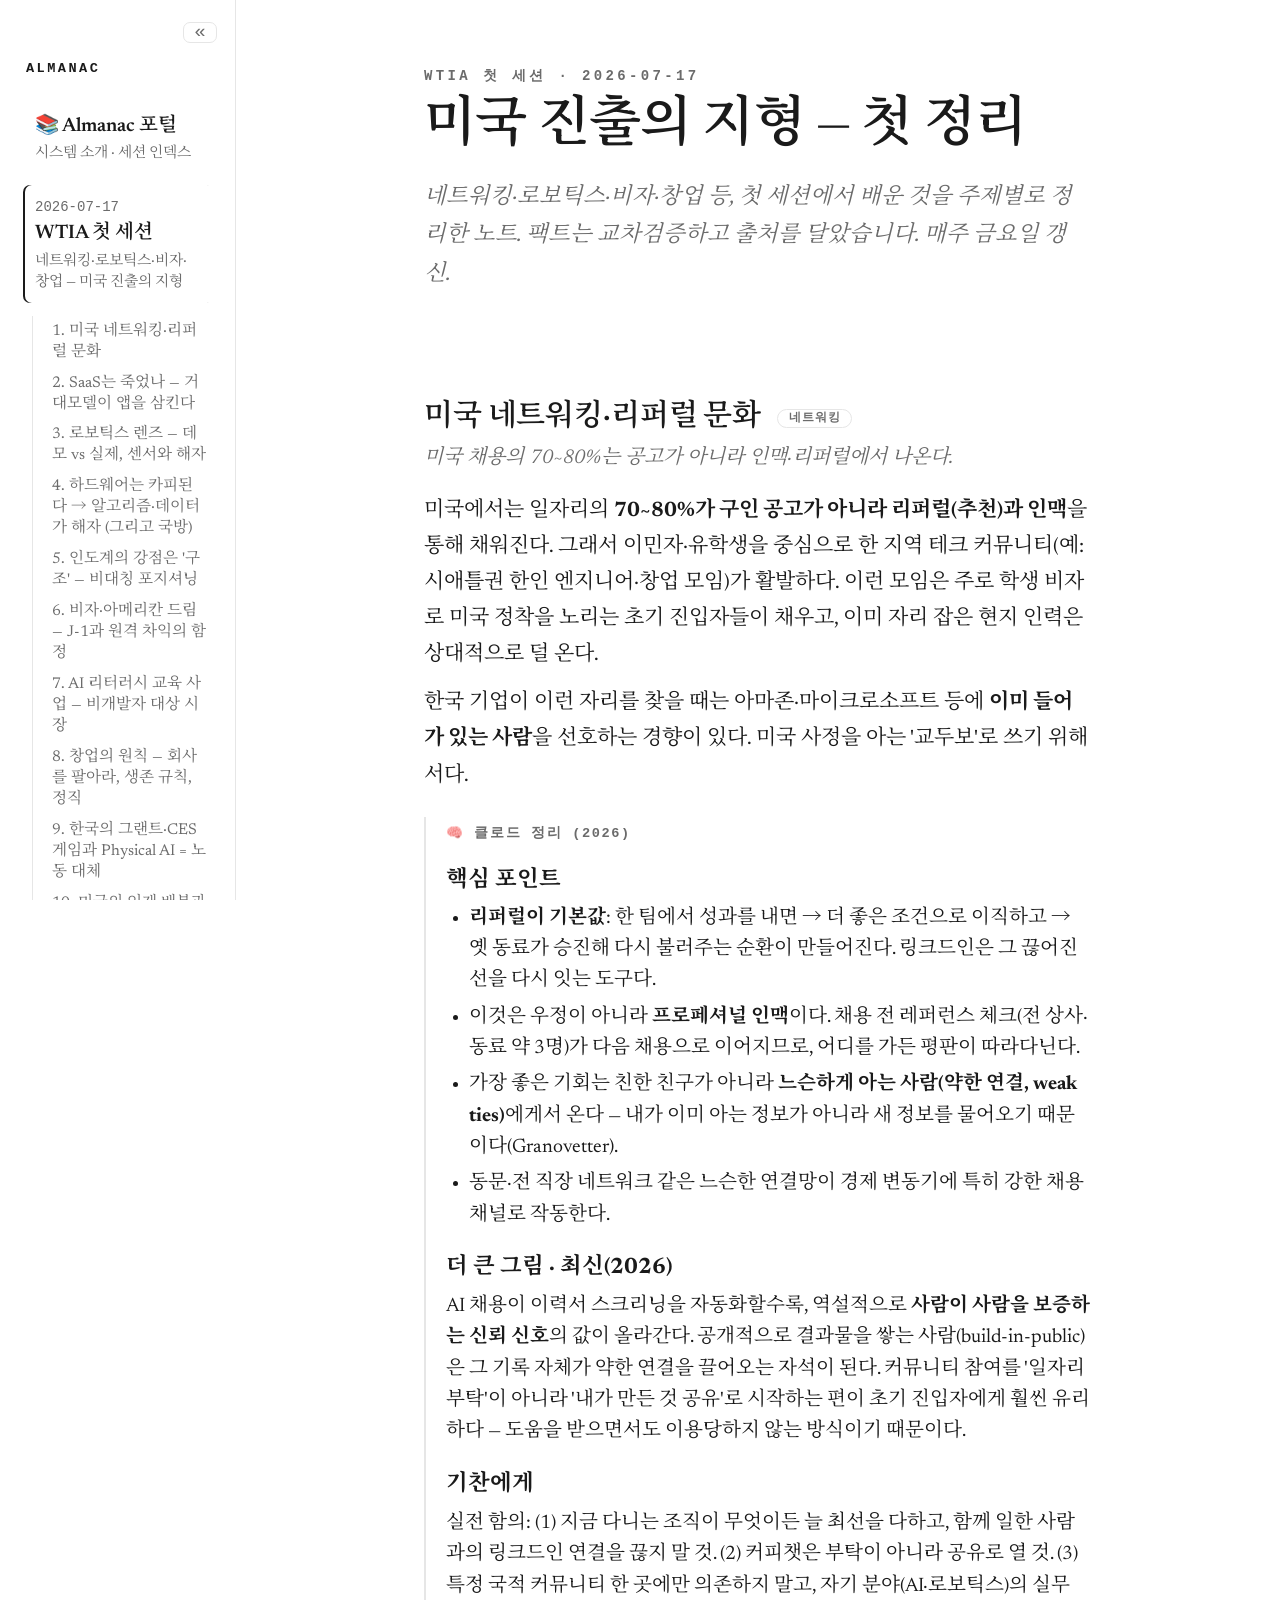
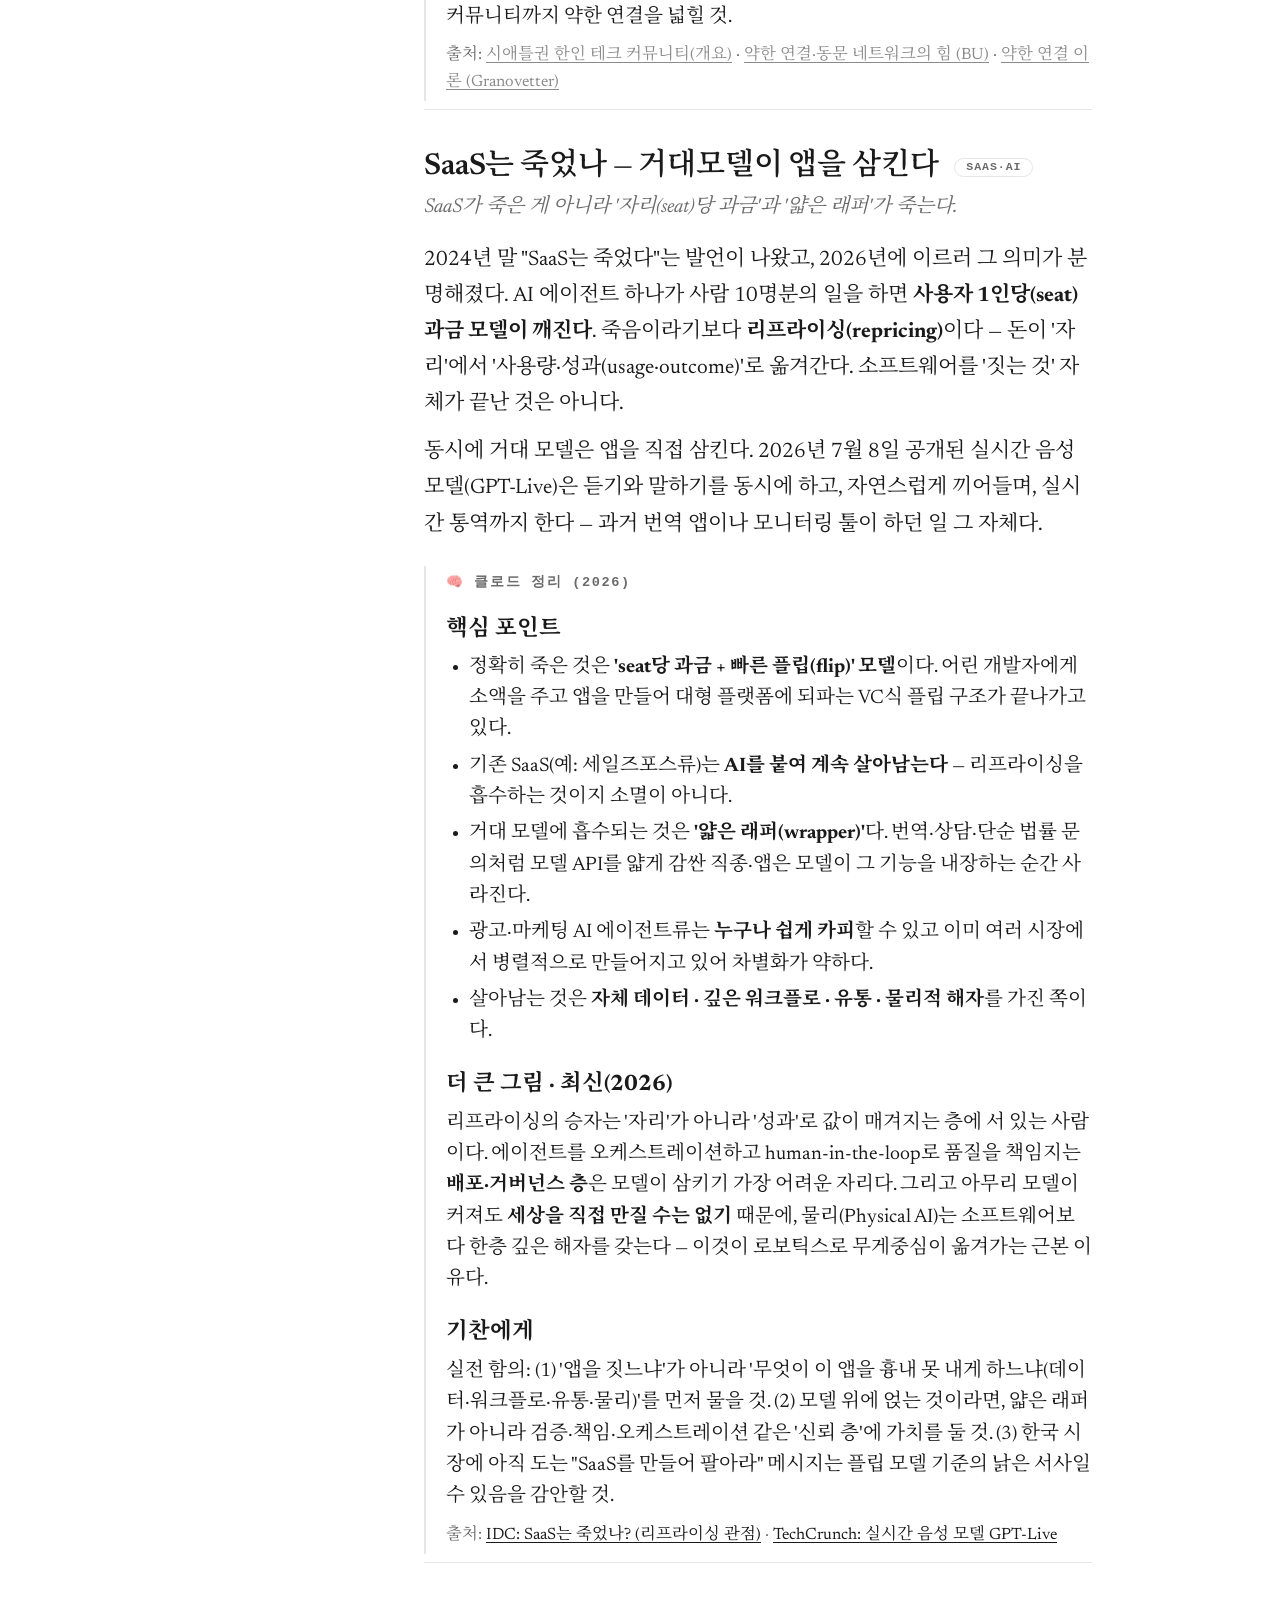
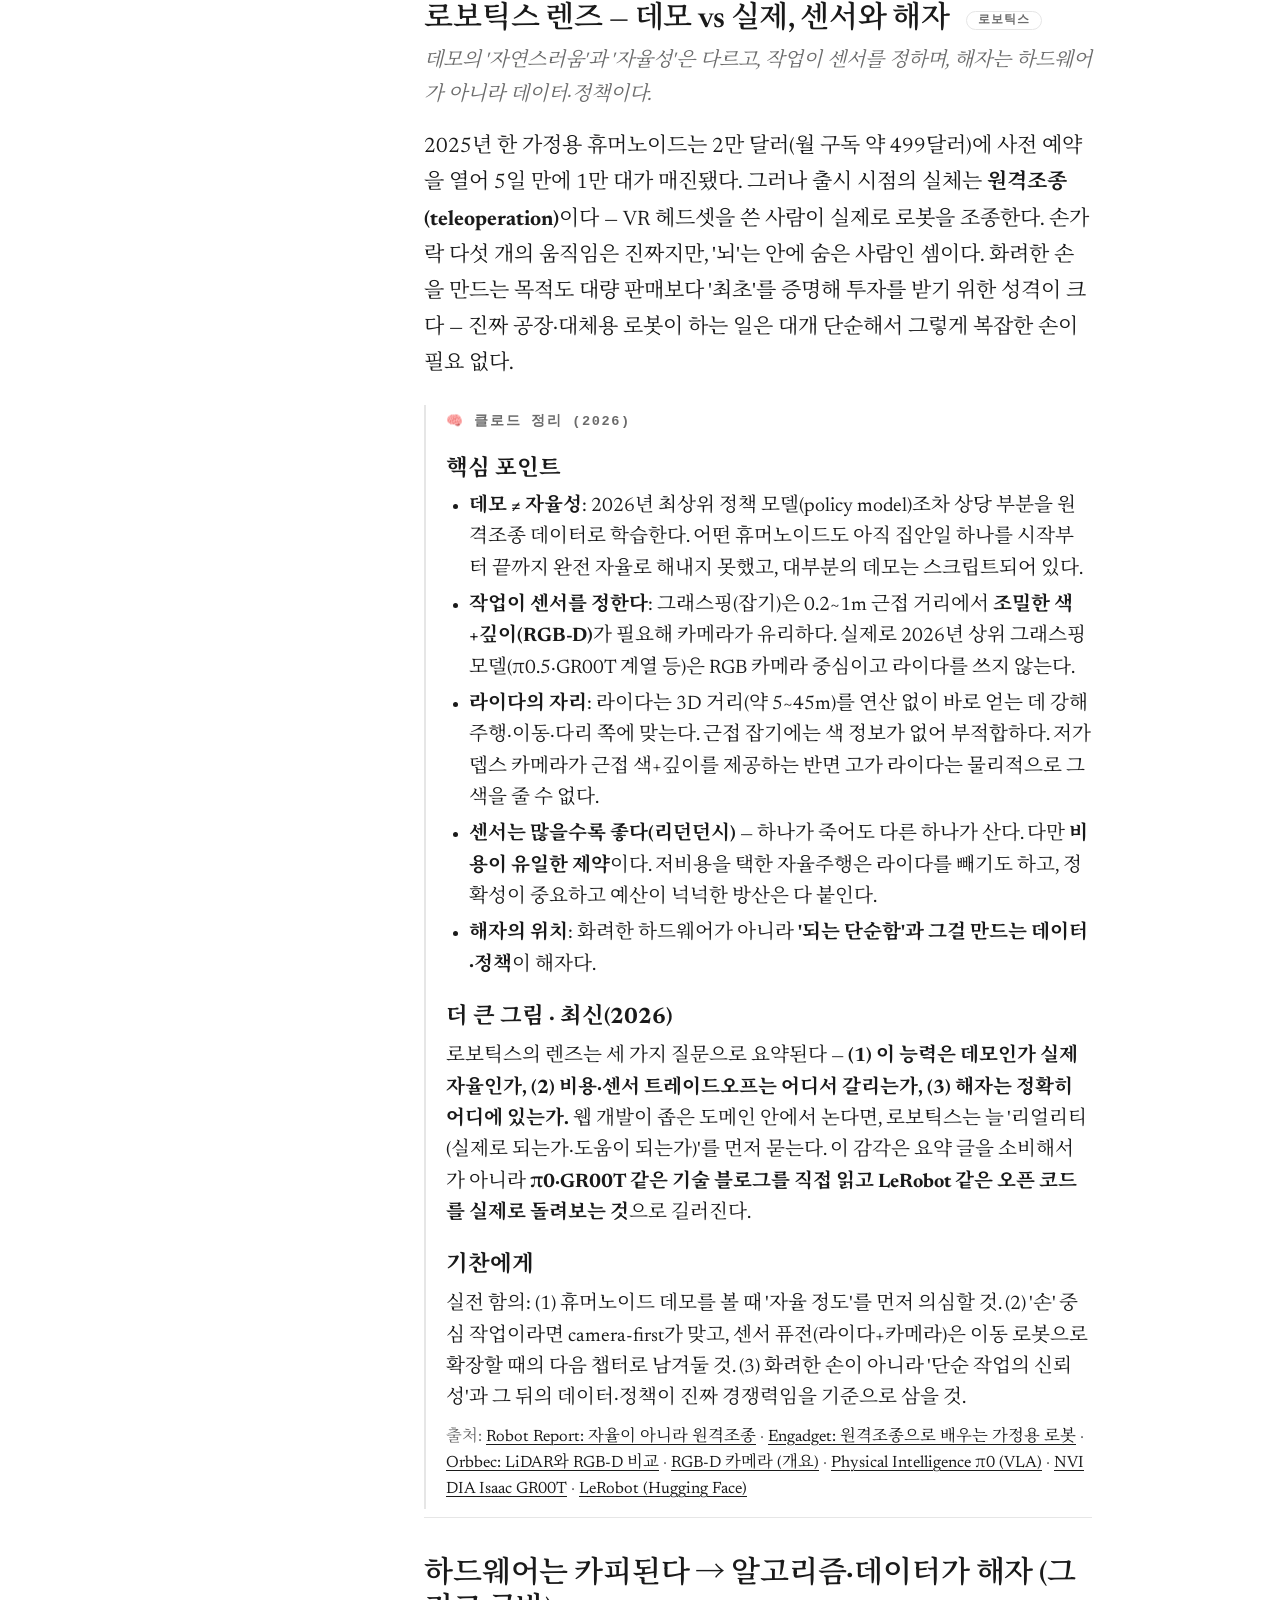
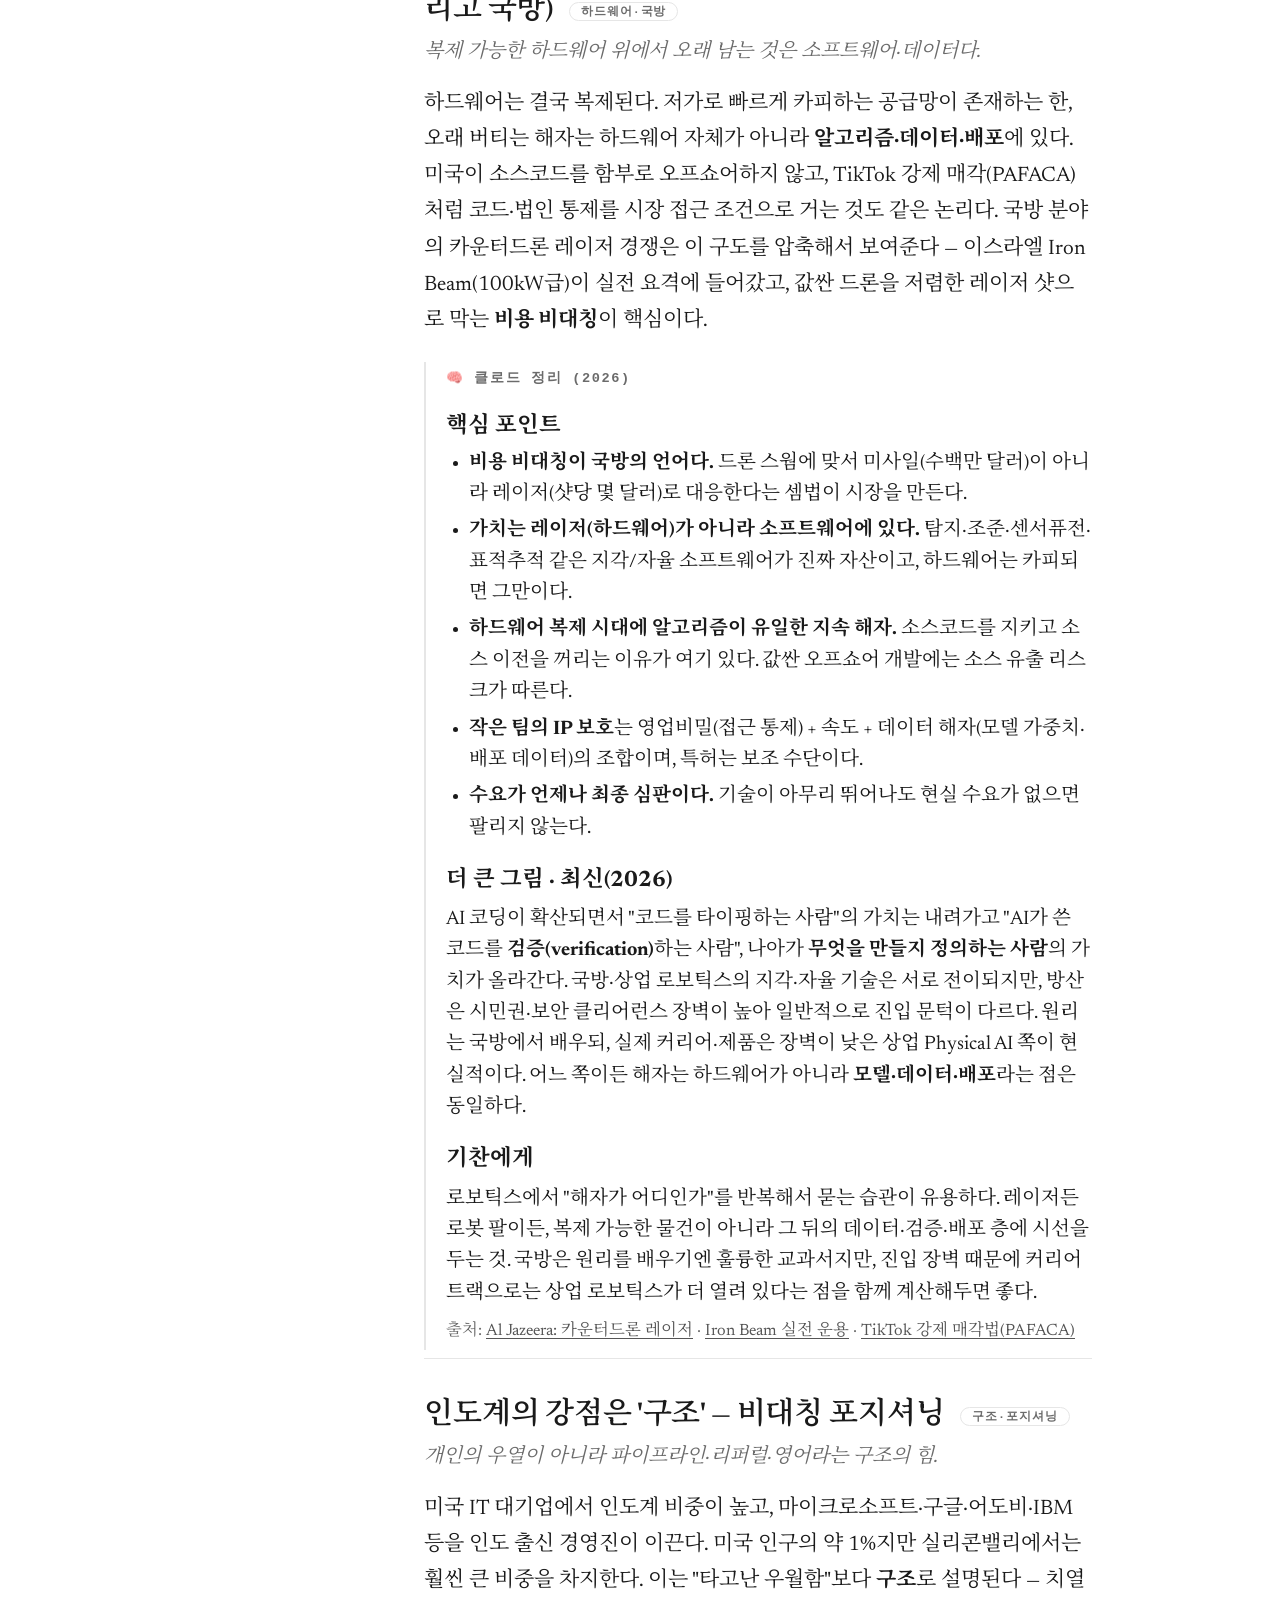
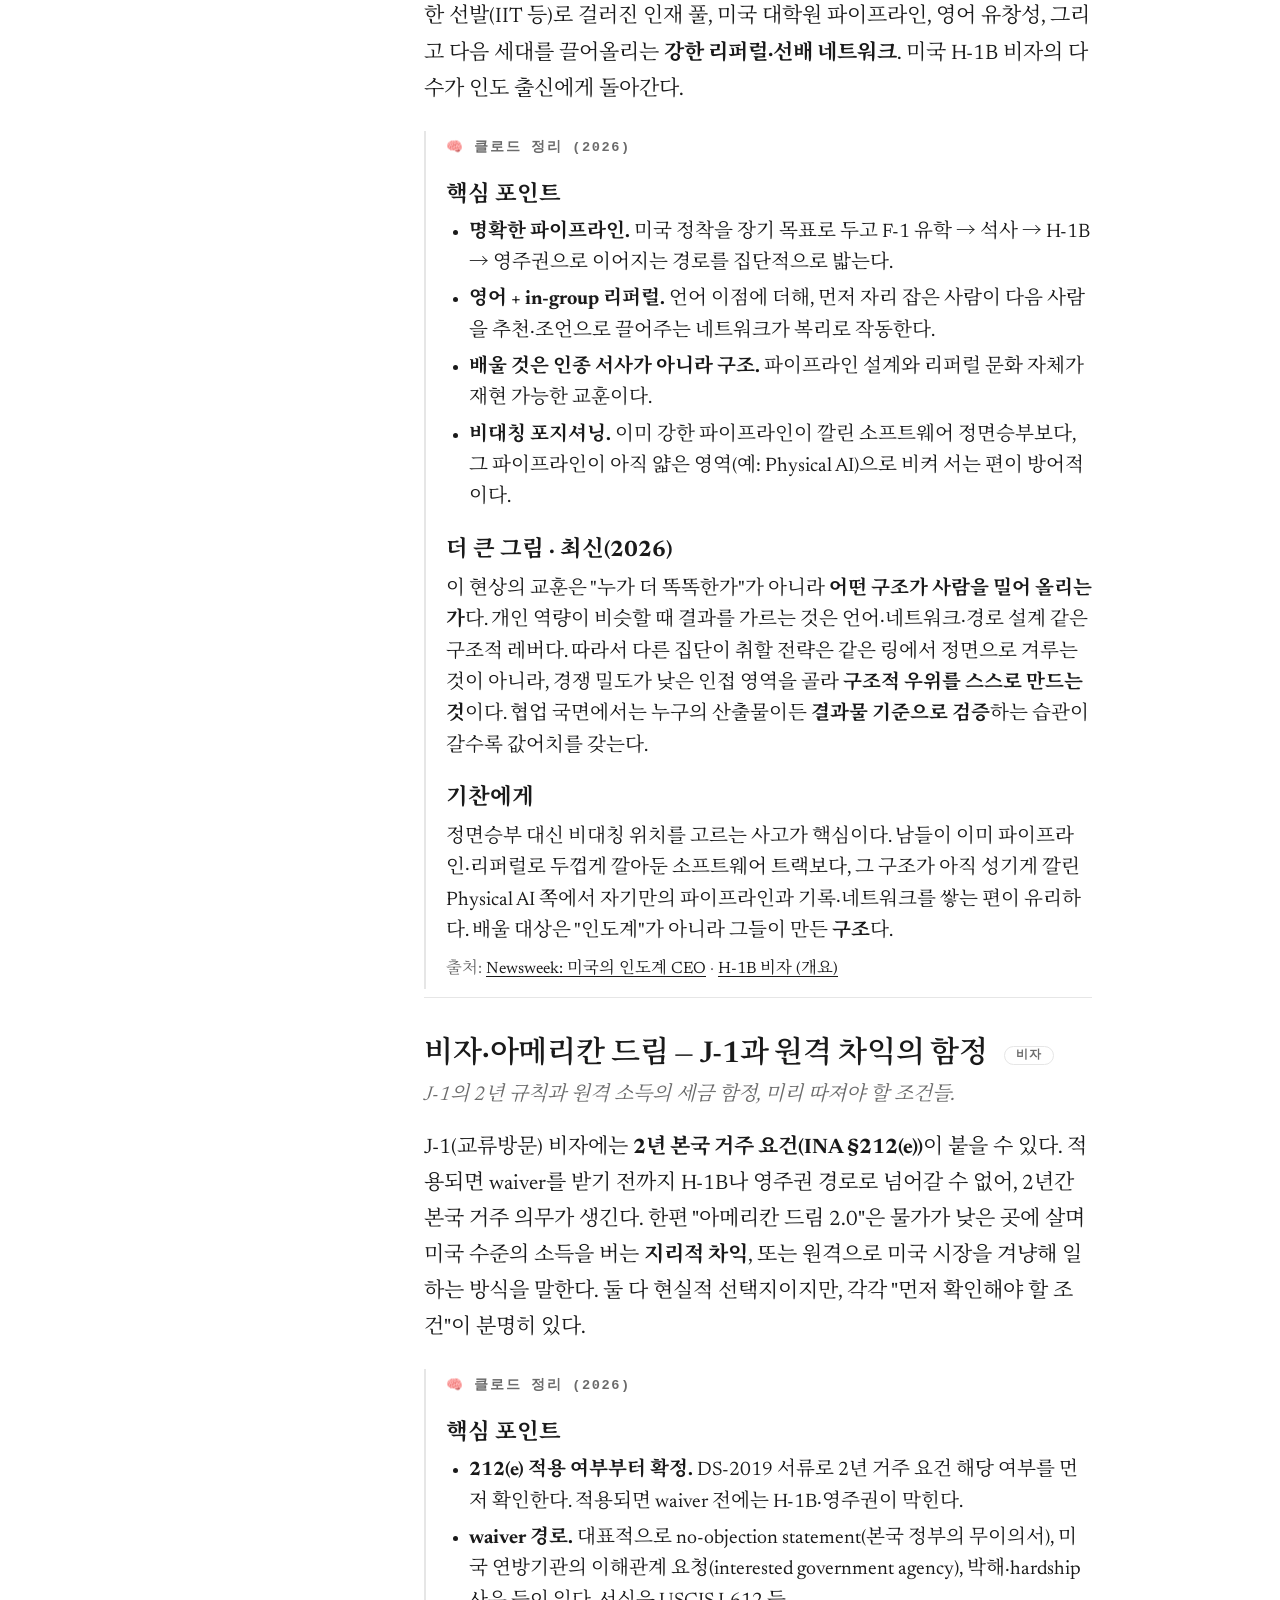
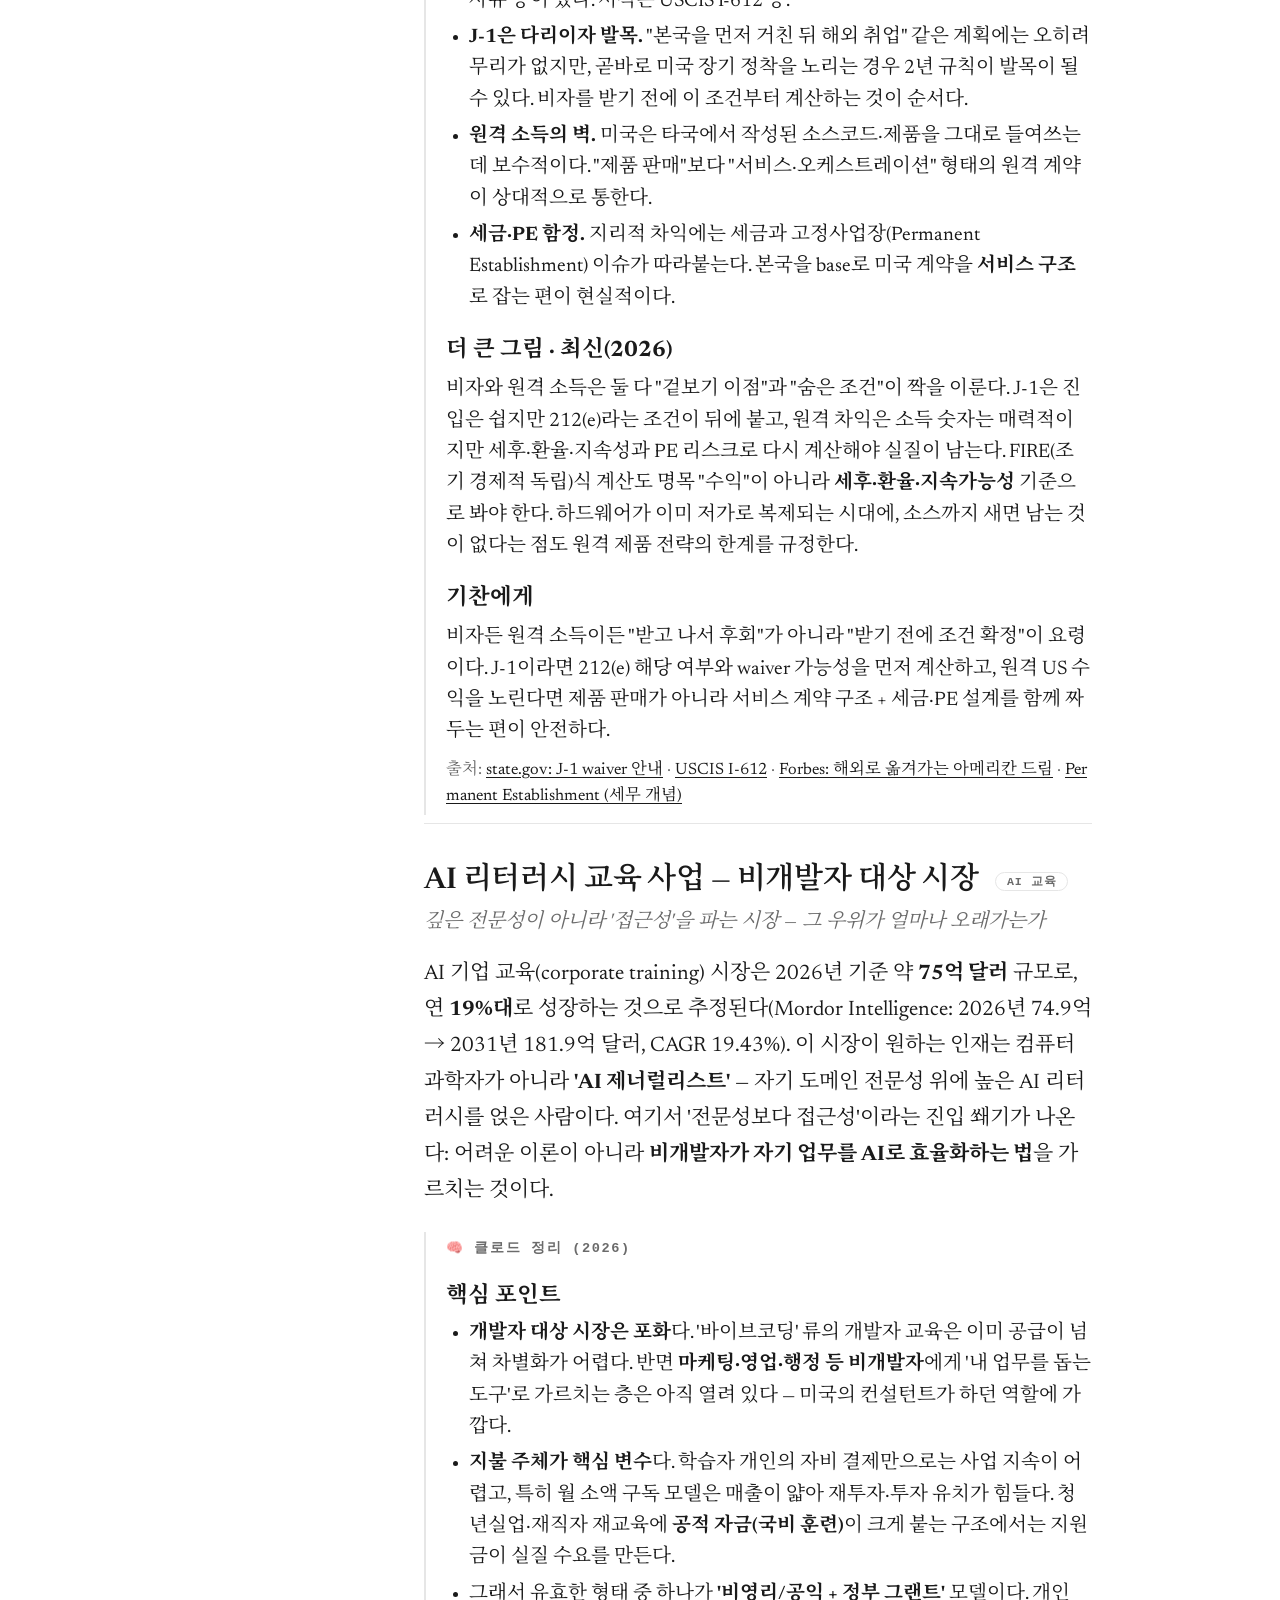
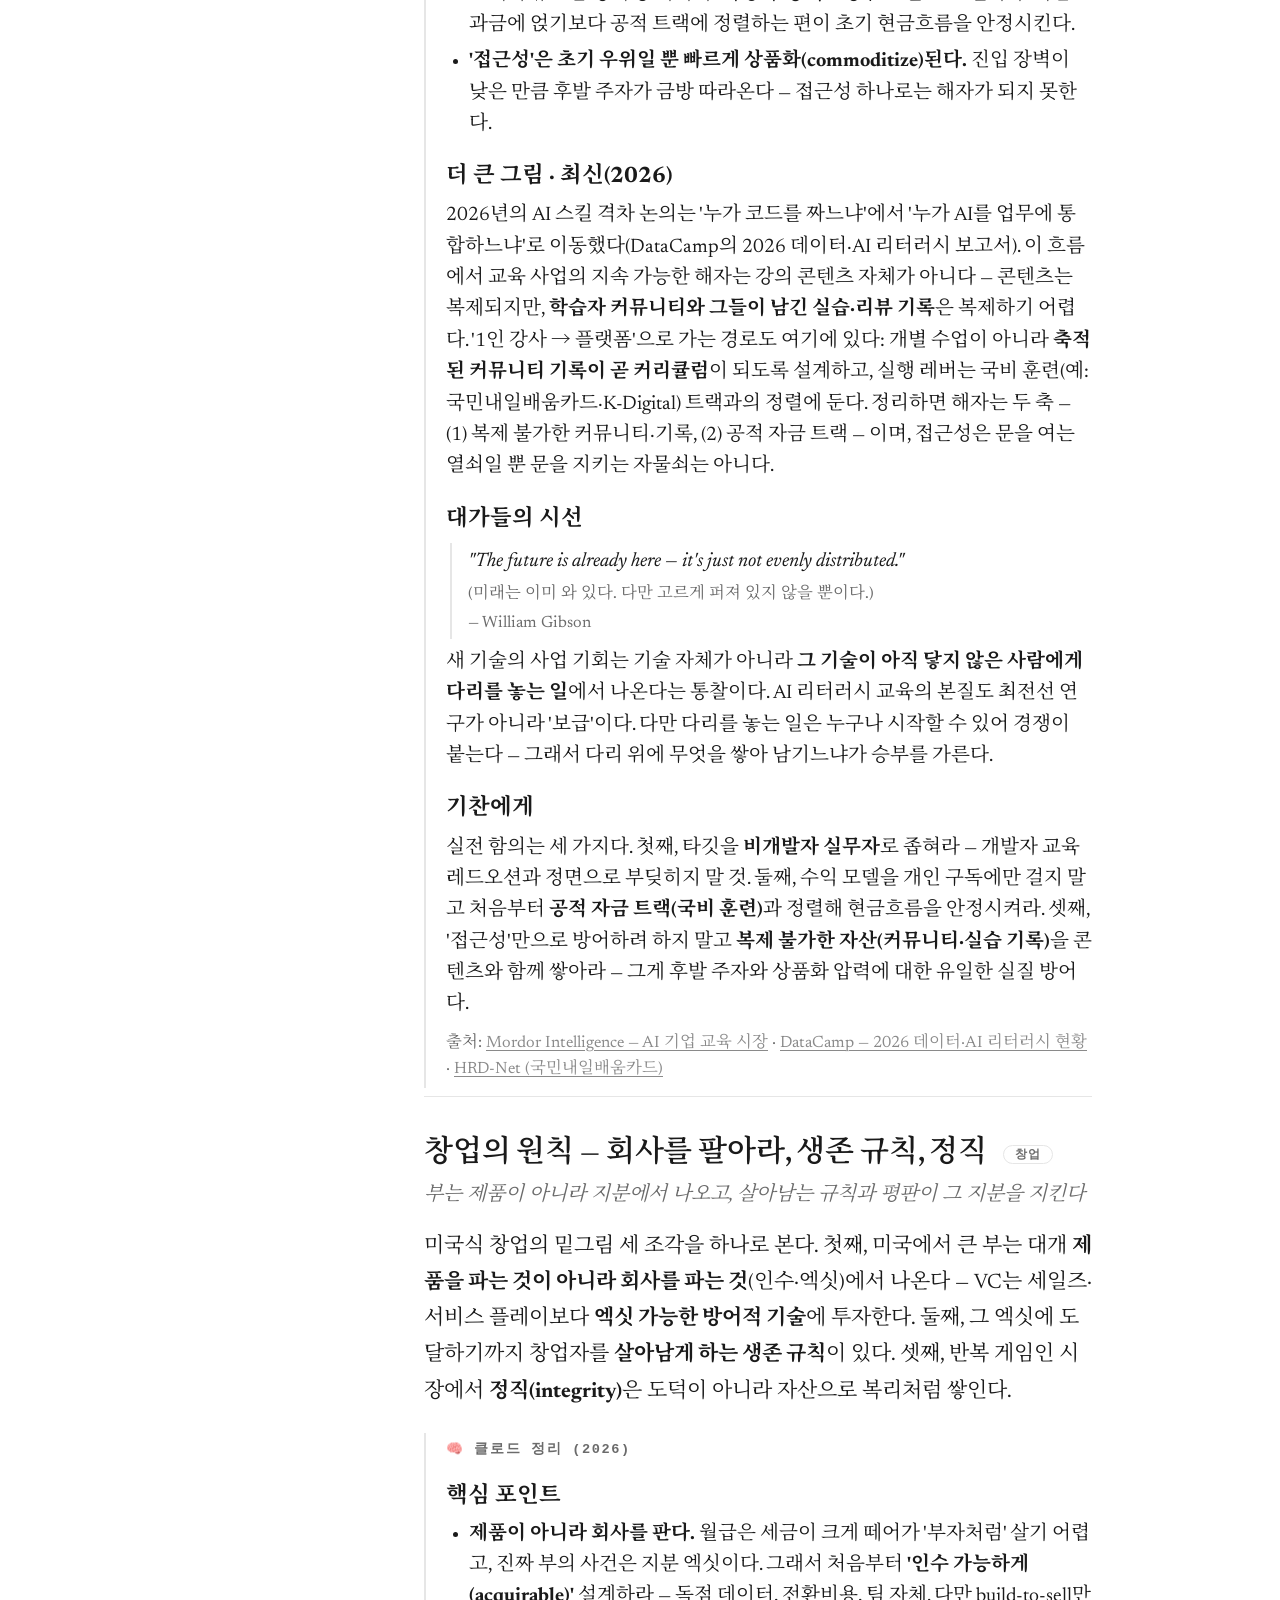
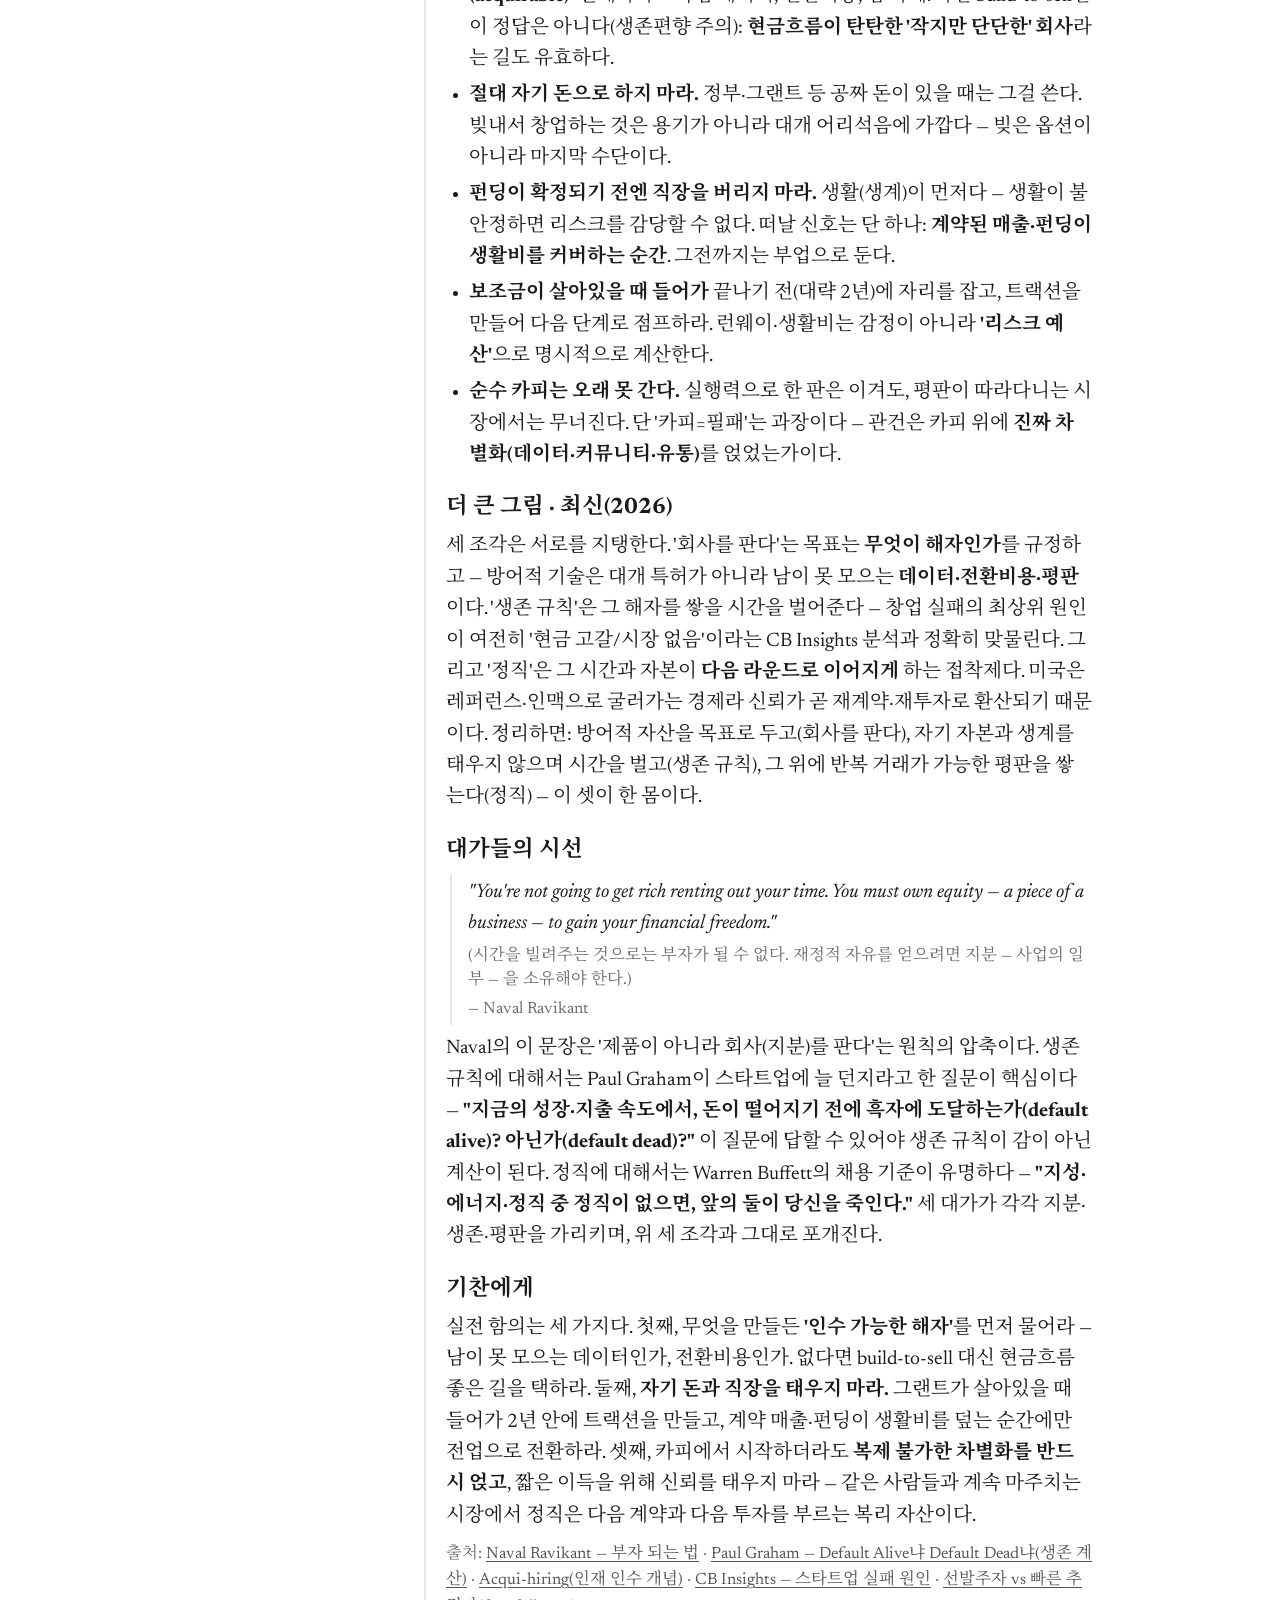
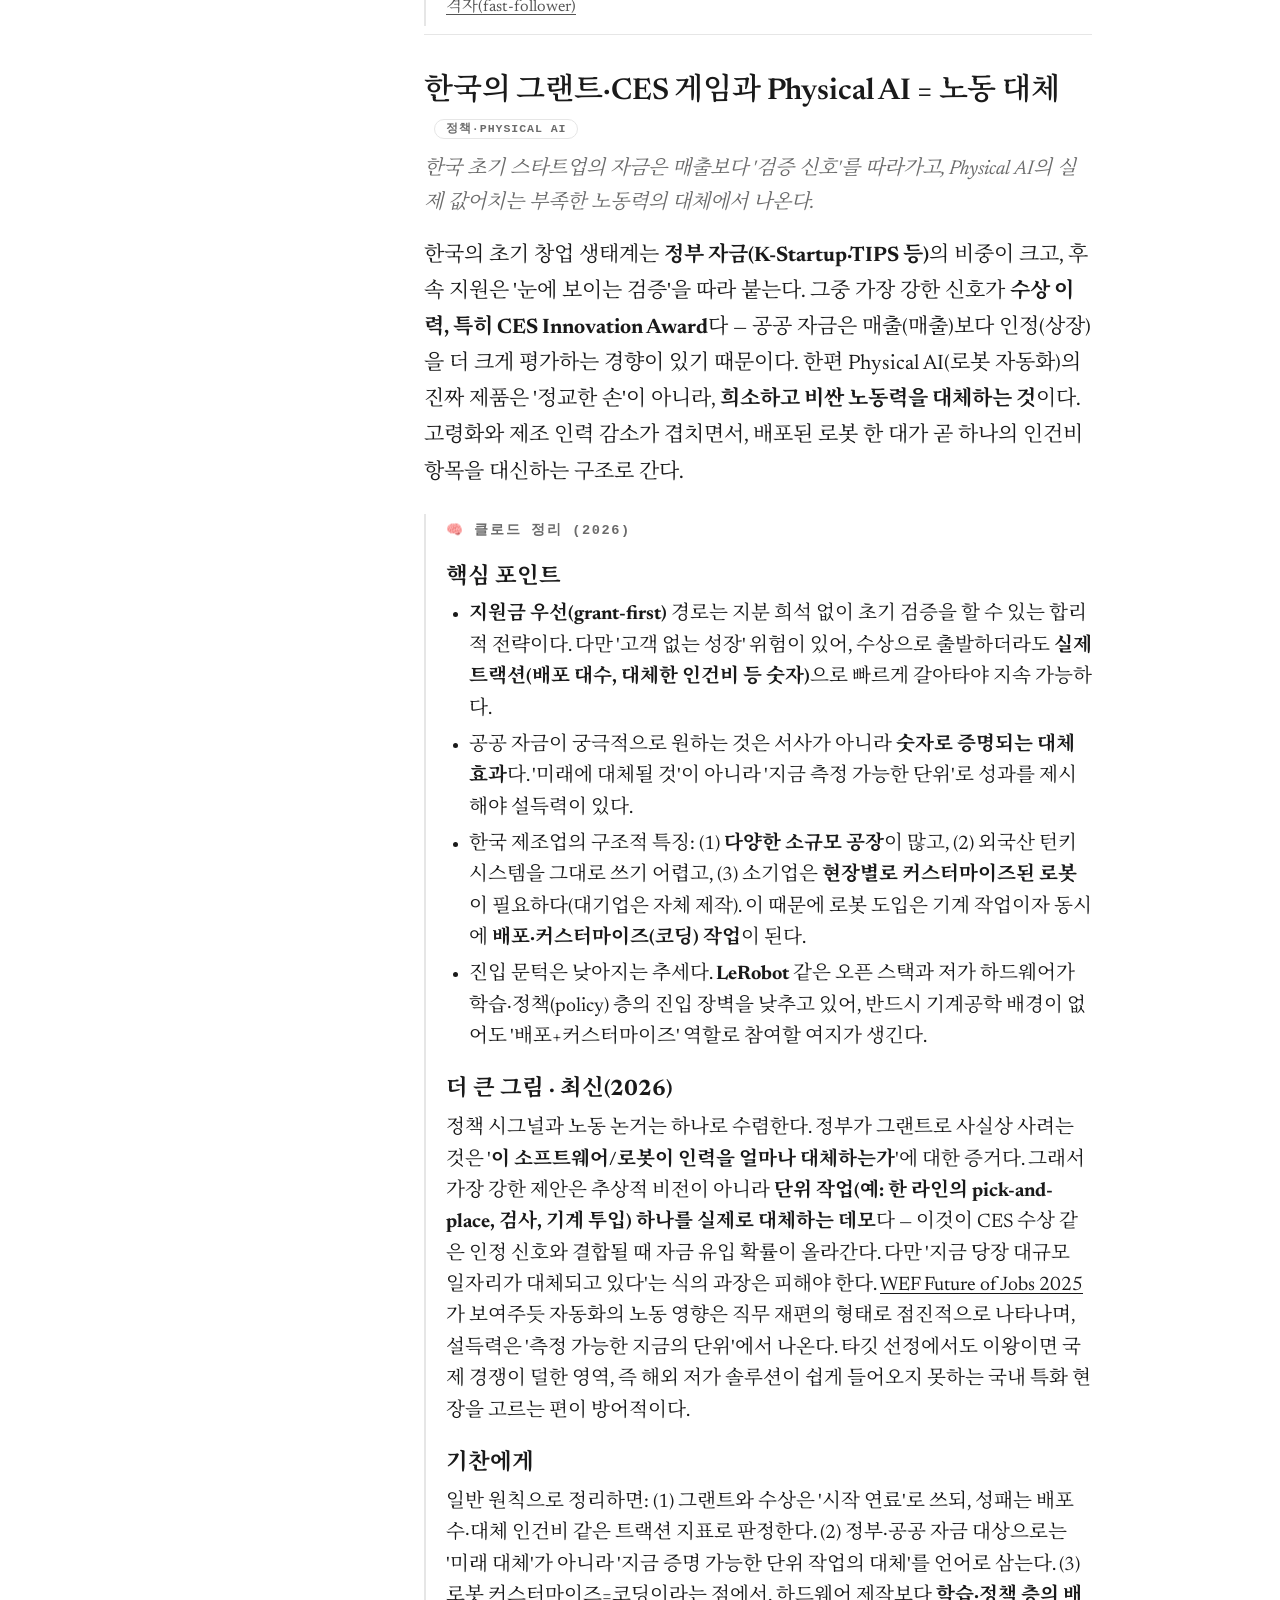
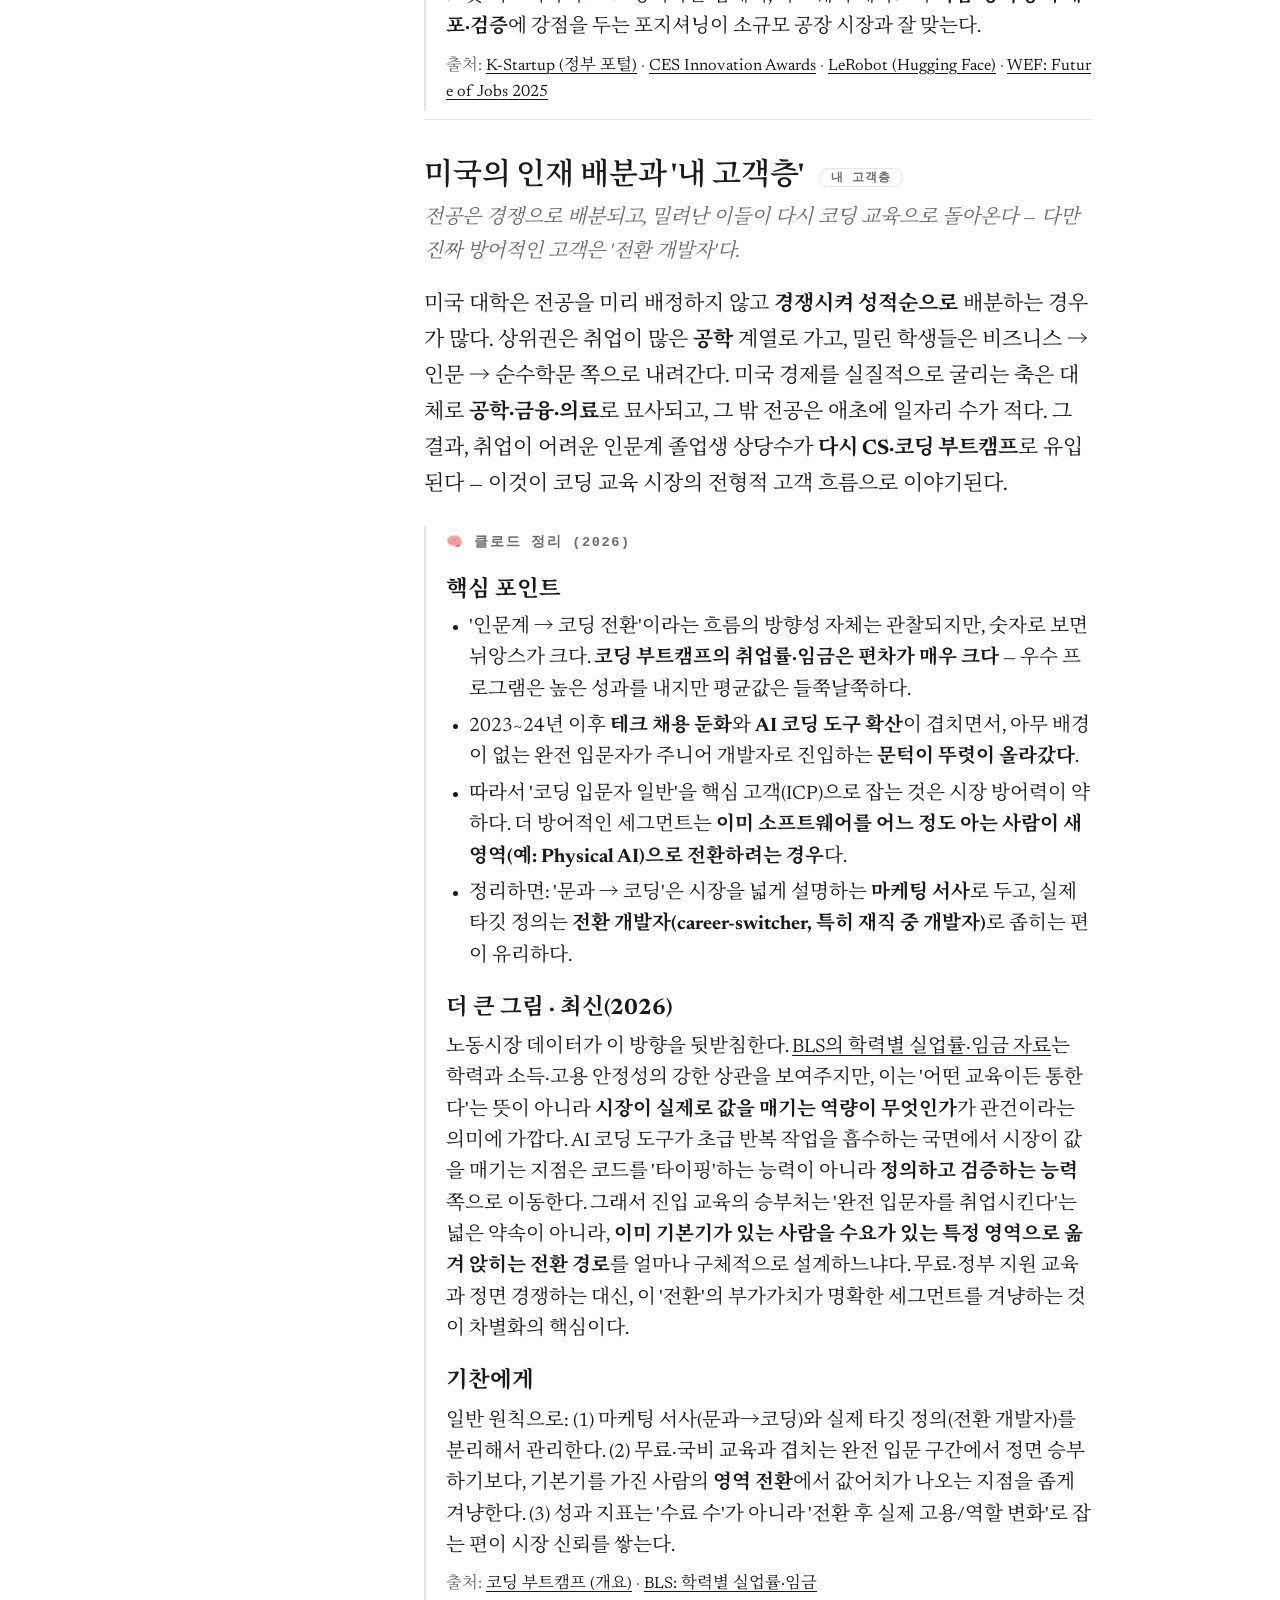
==== commit 01150a80: "명언: 영어 원문(그대로) + 아래 작은 괄호 한글 번역 - 인물 명언 16개(Gibson·Kahneman&Tversky·Graham·Naval·Thiel·Sivers·Hoffma" ====
--- a/site/2026-07-17.html
+++ b/site/2026-07-17.html
@@ -179,7 +179,7 @@
     <h4 class="big">더 큰 그림 · 최신(2026)</h4>
     <p>2026년의 AI 스킬 격차 논의는 '누가 코드를 짜느냐'에서 '누가 AI를 업무에 통합하느냐'로 이동했다(DataCamp의 2026 데이터·AI 리터러시 보고서). 이 흐름에서 교육 사업의 지속 가능한 해자는 강의 콘텐츠 자체가 아니다 — 콘텐츠는 복제되지만, <b>학습자 커뮤니티와 그들이 남긴 실습·리뷰 기록</b>은 복제하기 어렵다. '1인 강사 → 플랫폼'으로 가는 경로도 여기에 있다: 개별 수업이 아니라 <b>축적된 커뮤니티 기록이 곧 커리큘럼</b>이 되도록 설계하고, 실행 레버는 국비 훈련(예: 국민내일배움카드·K-Digital) 트랙과의 정렬에 둔다. 정리하면 해자는 두 축 — (1) 복제 불가한 커뮤니티·기록, (2) 공적 자금 트랙 — 이며, 접근성은 문을 여는 열쇠일 뿐 문을 지키는 자물쇠는 아니다.</p>
     <h4 class="wis">대가들의 시선</h4>
-    <blockquote>"미래는 이미 와 있다. 다만 고르게 퍼져 있지 않을 뿐이다."<cite>— William Gibson</cite></blockquote>
+    <blockquote>"The future is already here — it's just not evenly distributed."<span class="qko">(미래는 이미 와 있다. 다만 고르게 퍼져 있지 않을 뿐이다.)</span><cite>— William Gibson</cite></blockquote>
     <p>새 기술의 사업 기회는 기술 자체가 아니라 <b>그 기술이 아직 닿지 않은 사람에게 다리를 놓는 일</b>에서 나온다는 통찰이다. AI 리터러시 교육의 본질도 최전선 연구가 아니라 '보급'이다. 다만 다리를 놓는 일은 누구나 시작할 수 있어 경쟁이 붙는다 — 그래서 다리 위에 무엇을 쌓아 남기느냐가 승부를 가른다.</p>
     <h4>기찬에게</h4>
     <p>실전 함의는 세 가지다. 첫째, 타깃을 <b>비개발자 실무자</b>로 좁혀라 — 개발자 교육 레드오션과 정면으로 부딪히지 말 것. 둘째, 수익 모델을 개인 구독에만 걸지 말고 처음부터 <b>공적 자금 트랙(국비 훈련)</b>과 정렬해 현금흐름을 안정시켜라. 셋째, '접근성'만으로 방어하려 하지 말고 <b>복제 불가한 자산(커뮤니티·실습 기록)</b>을 콘텐츠와 함께 쌓아라 — 그게 후발 주자와 상품화 압력에 대한 유일한 실질 방어다.</p>
@@ -202,7 +202,7 @@
     <h4 class="big">더 큰 그림 · 최신(2026)</h4>
     <p>세 조각은 서로를 지탱한다. '회사를 판다'는 목표는 <b>무엇이 해자인가</b>를 규정하고 — 방어적 기술은 대개 특허가 아니라 남이 못 모으는 <b>데이터·전환비용·평판</b>이다. '생존 규칙'은 그 해자를 쌓을 시간을 벌어준다 — 창업 실패의 최상위 원인이 여전히 '현금 고갈/시장 없음'이라는 CB Insights 분석과 정확히 맞물린다. 그리고 '정직'은 그 시간과 자본이 <b>다음 라운드로 이어지게</b> 하는 접착제다. 미국은 레퍼런스·인맥으로 굴러가는 경제라 신뢰가 곧 재계약·재투자로 환산되기 때문이다. 정리하면: 방어적 자산을 목표로 두고(회사를 판다), 자기 자본과 생계를 태우지 않으며 시간을 벌고(생존 규칙), 그 위에 반복 거래가 가능한 평판을 쌓는다(정직) — 이 셋이 한 몸이다.</p>
     <h4 class="wis">대가들의 시선</h4>
-    <blockquote>"시간을 빌려주는 것으로는 부자가 될 수 없다. 재정적 자유를 얻으려면 지분 — 사업의 일부 — 을 소유해야 한다."<cite>— Naval Ravikant</cite></blockquote>
+    <blockquote>"You're not going to get rich renting out your time. You must own equity — a piece of a business — to gain your financial freedom."<span class="qko">(시간을 빌려주는 것으로는 부자가 될 수 없다. 재정적 자유를 얻으려면 지분 — 사업의 일부 — 을 소유해야 한다.)</span><cite>— Naval Ravikant</cite></blockquote>
     <p>Naval의 이 문장은 '제품이 아니라 회사(지분)를 판다'는 원칙의 압축이다. 생존 규칙에 대해서는 Paul Graham이 스타트업에 늘 던지라고 한 질문이 핵심이다 — <b>"지금의 성장·지출 속도에서, 돈이 떨어지기 전에 흑자에 도달하는가(default alive)? 아닌가(default dead)?"</b> 이 질문에 답할 수 있어야 생존 규칙이 감이 아닌 계산이 된다. 정직에 대해서는 Warren Buffett의 채용 기준이 유명하다 — <b>"지성·에너지·정직 중 정직이 없으면, 앞의 둘이 당신을 죽인다."</b> 세 대가가 각각 지분·생존·평판을 가리키며, 위 세 조각과 그대로 포개진다.</p>
     <h4>기찬에게</h4>
     <p>실전 함의는 세 가지다. 첫째, 무엇을 만들든 <b>'인수 가능한 해자'</b>를 먼저 물어라 — 남이 못 모으는 데이터인가, 전환비용인가. 없다면 build-to-sell 대신 현금흐름 좋은 길을 택하라. 둘째, <b>자기 돈과 직장을 태우지 마라.</b> 그랜트가 살아있을 때 들어가 2년 안에 트랙션을 만들고, 계약 매출·펀딩이 생활비를 덮는 순간에만 전업으로 전환하라. 셋째, 카피에서 시작하더라도 <b>복제 불가한 차별화를 반드시 얹고</b>, 짧은 이득을 위해 신뢰를 태우지 마라 — 같은 사람들과 계속 마주치는 시장에서 정직은 다음 계약과 다음 투자를 부르는 복리 자산이다.</p>
--- a/site/theme.css
+++ b/site/theme.css
@@ -1,27 +1,28 @@
 /* ============================================================================
-   theme.css — shared Naval-"Almanack" theme for every page.
-   Palette: cream paper + deep teal-green + muted gold.  Type: Newsreader (EN) +
-   Noto Serif KR (KO), loaded via <link> in each page's <head>.  Mood: minimal,
-   spacious, timeless — subtraction over decoration.
-   All four pages (index + 2026-07-*) link this one sheet; sessions.js unchanged.
+   theme.css — shared theme for every page.  nav.al-minimal: white paper, black
+   serif, thin grey hairlines.  No color — hierarchy comes from size, weight and
+   whitespace only.  Type: Newsreader (EN) + Noto Serif KR (KO), loaded via <link>
+   in each page's <head>.  All pages link this one sheet; sessions.js unchanged.
    ========================================================================== */
 
 :root{
-  /* Naval "Almanack" tokens. Var names kept from the old theme so existing
-     selectors keep working; values are remapped to the book-cover palette. */
-  --bg:#f4efe3;        /* cream paper                     */
-  --bg2:#efe7d6;       /* deeper cream — sidebar          */
-  --card:#faf6ec;      /* card / callout surface          */
-  --fg:#20201d;        /* near-black ink                  */
-  --muted:#7c7566;     /* muted ink                       */
-  --line:#e5ddcc;      /* hairline                        */
-
-  --accent:#1c4a3f;    /* deep teal-green — headings, links, emphasis */
-  --gold:#b98a3e;      /* muted gold — rules, pointers, illustration  */
-
-  /* legacy names now fold into the two-tone palette (teal + gold) so the
-     multicolor card borders calm down to one voice. */
-  --red:#1c4a3f; --teal:#1c4a3f; --blue:#245b4e; --purple:#6a5344;
+  /* nav.al-minimal tokens. Var names kept from earlier themes so existing
+     selectors keep working; every value collapses to white / black / grey. */
+  --bg:#ffffff;        /* white paper                     */
+  --bg2:#ffffff;       /* sidebar — white, split by a rule */
+  --card:#ffffff;      /* boxes — white, split by a rule   */
+  --fg:#1a1a1a;        /* near-black ink                   */
+  --muted:#6b6b6b;     /* grey meta ink                    */
+  --line:#e6e6e6;      /* thin hairline                    */
+
+  --accent:#1a1a1a;    /* headings, links, emphasis — black */
+  --gold:#8a8a8a;      /* small labels / thin rules — grey  */
+
+  /* legacy accent names all fold to ink/grey — no color anywhere. */
+  --red:#1a1a1a; --teal:#1a1a1a; --blue:#1a1a1a; --purple:#555555;
+  --surface:#fafafa; --hl:#efefef;   /* light-mode surfaces — dark mode overrides below */
+  --sidebar-w:236px;                 /* resizable via drag handle — persisted to localStorage */
+  color-scheme:light dark;
 
   --serif:"Newsreader","Noto Serif KR",Georgia,"Apple SD Gothic Neo","AppleMyungjo",serif;
   --mono:ui-monospace,"SF Mono",Menlo,Consolas,monospace;
@@ -34,83 +35,125 @@
   line-height:1.72; -webkit-font-smoothing:antialiased; text-rendering:optimizeLegibility;
 }
 a{color:var(--accent); text-underline-offset:3px; text-decoration-thickness:1px}
-a:hover{color:var(--gold)}
+a:hover{color:var(--muted)}
 .mono{font-family:var(--mono)}
+
+/* typographic scale — clear descending hierarchy: h1 > h2 > h3 > h4 > body */
+h1,h2,h3,h4{ font-family:var(--serif); color:var(--fg); line-height:1.25 }
+h1{ font-size:2.7rem; font-weight:600; letter-spacing:-.015em }
+h2{ font-size:1.7rem; font-weight:600; letter-spacing:-.01em }
+h3{ font-size:1.3rem; font-weight:600 }
+h4{ font-size:1.12rem; font-weight:700 }
 
 /* ---------- layout + sidebar ---------- */
 .app{ display:flex; align-items:flex-start; }
 .sidebar{
-  flex:0 0 236px; position:sticky; top:0; align-self:stretch; min-height:100vh;
+  flex:0 0 var(--sidebar-w); position:sticky; top:0; align-self:flex-start; height:100vh; overflow-y:auto;
+  display:flex; flex-direction:column;
   background:var(--bg2); border-right:1px solid var(--line); padding:1.6rem 1.1rem;
 }
 .sidebar .s-head{
   font-family:var(--mono); text-transform:uppercase; letter-spacing:.18em;
-  font-size:.68rem; font-weight:700; color:var(--accent); margin:.2rem 0 1rem .2rem;
+  font-size:.68rem; font-weight:700; color:var(--fg); margin:.2rem 0 1rem .2rem;
 }
 .content{ flex:1 1 auto; min-width:0; }
-#sessionNav{ display:flex; flex-direction:column; gap:.5rem; }
+#sessionNav{ display:flex; flex-direction:column; gap:.4rem; }
 .s-item{
   display:block; text-decoration:none; color:var(--fg);
-  background:transparent; border:1px solid transparent; border-radius:.55rem; padding:.55rem .7rem;
-}
-.s-item:hover{ background:var(--card); border-color:var(--line) }
-.s-item.active{ background:var(--card); border-color:var(--line); box-shadow:inset 3px 0 0 var(--gold) }
+  background:transparent; border:1px solid transparent; border-radius:.4rem; padding:.5rem .6rem;
+}
+.s-item:hover{ background:var(--surface) }
+.s-item.active{ box-shadow:inset 2px 0 0 var(--fg) }
 .s-item .s-date{ display:block; font-family:var(--mono); font-size:.7rem; color:var(--muted) }
 .s-item .s-title{ display:block; font-weight:600; font-size:.98rem; margin-top:.12rem; line-height:1.3 }
 .s-item .s-sum{ display:block; font-size:.74rem; color:var(--muted); margin-top:.25rem; line-height:1.4 }
 .s-item .s-badge{
   display:inline-block; margin-top:.4rem; font-family:var(--mono);
   font-size:.58rem; letter-spacing:.1em; text-transform:uppercase; color:var(--muted);
-  background:var(--bg2); border:1px solid var(--line); border-radius:1rem; padding:.05rem .5rem;
-}
-.s-item.s-home{ border-color:var(--line); background:var(--card) }
-.s-item.s-home .s-title{ color:var(--accent) }
+  background:transparent; border:1px solid var(--line); border-radius:1rem; padding:.05rem .5rem;
+}
+.s-item.s-home .s-title{ color:var(--fg) }
 .sidebar .s-foot{ margin-top:1.1rem; font-size:.72rem; color:var(--muted); line-height:1.5 }
+
+/* active session's in-page TOC, nested under it */
+.s-toc{ display:flex; flex-direction:column; gap:.05rem; margin:.2rem 0 .4rem .5rem; padding-left:.6rem; border-left:1px solid var(--line) }
+.s-toc-item{ display:block; text-decoration:none; color:var(--muted); font-size:.78rem; line-height:1.35; padding:.22rem .35rem; border-radius:.3rem }
+.s-toc-item:hover{ color:var(--fg); background:var(--surface) }
+body.has-sidetoc main > .toc{ display:none }        /* desktop: TOC lives in the sidebar */
+
+/* keyword search — pinned bottom-left */
+.s-search-wrap{ margin-top:auto; padding-top:1.1rem }
+.s-search{ width:100%; font-family:var(--serif); font-size:.82rem; color:var(--fg); background:var(--bg); border:1px solid var(--line); border-radius:.4rem; padding:.42rem .6rem }
+.s-search::placeholder{ color:var(--muted) }
+.s-search:focus{ outline:none; border-color:var(--fg) }
+.s-noresult{ color:var(--muted); font-style:italic; margin:1.2rem 0 }
+
+/* whole-site search results (in the sidebar) */
+.s-results{ margin:.5rem 0 .2rem; display:flex; flex-direction:column; gap:.15rem }
+.s-results .r-count{ font-family:var(--mono); font-size:.62rem; letter-spacing:.08em; text-transform:uppercase; color:var(--muted); margin:.2rem 0 .3rem }
+.s-result{ display:block; text-decoration:none; color:var(--fg); border:1px solid transparent; border-left:2px solid var(--line); border-radius:.3rem; padding:.32rem .45rem }
+.s-result:hover{ background:var(--surface); border-left-color:var(--fg) }
+.s-result .r-sess{ display:block; font-family:var(--mono); font-size:.6rem; color:var(--muted) }
+.s-result .r-title{ display:block; font-size:.82rem; font-weight:600; line-height:1.25; margin-top:.1rem }
+.s-result .r-snip{ display:block; font-size:.72rem; color:var(--muted); line-height:1.35; margin-top:.15rem }
+mark, mark.kw{ background:var(--hl); color:inherit; border-radius:.15rem; padding:0 .06em }
+
+/* sidebar collapse + resize controls */
+.s-hide,.s-show{ font-family:var(--mono); font-size:.95rem; line-height:1; color:var(--muted); background:var(--bg2); border:1px solid var(--line); border-radius:.35rem; width:1.7rem; height:1.7rem; cursor:pointer; padding:0 }
+.s-hide:hover,.s-show:hover{ color:var(--fg); border-color:var(--fg) }
+.s-hide{ align-self:flex-end; margin:-.5rem -.2rem .5rem 0 }
+.s-show{ display:none; position:fixed; top:.7rem; left:.7rem; z-index:40 }
+.s-resize{ position:fixed; top:0; left:var(--sidebar-w); width:9px; height:100vh; transform:translateX(-4px); cursor:col-resize; z-index:30 }
+.s-resize::after{ content:""; position:absolute; inset:0 4px; background:transparent }
+.s-resize:hover::after,.s-resize:active::after{ background:var(--accent); opacity:.45 }
+body.sidebar-collapsed .sidebar{ display:none }
+body.sidebar-collapsed .s-resize{ display:none }
+body.sidebar-collapsed .s-show{ display:block }
+@media (max-width:900px){ .s-resize{ display:none } }
 @media (max-width:900px){
   .app{ flex-direction:column }
   .sidebar{
-    position:static; min-height:0; width:100%; flex-basis:auto;
+    position:static; height:auto; overflow:visible; width:100%; flex-basis:auto;
     border-right:none; border-bottom:1px solid var(--line); padding:.8rem 1rem;
   }
   #sessionNav{ flex-direction:row; overflow-x:auto; gap:.5rem }
   .s-item{ flex:0 0 auto; min-width:158px }
+  .s-toc{ display:none }                              /* mobile: use the in-page TOC instead */
+  body.has-sidetoc main > .toc{ display:block }
+  .s-search-wrap{ margin-top:1rem }
 }
 
 /* ---------- header ---------- */
-header.top{ max-width:780px; margin:0 auto; padding:3rem 1.3rem 0.6rem; }
+header.top{ max-width:720px; margin:0 auto; padding:3.2rem 1.3rem 0.6rem; }
 .kicker{
   font-family:var(--mono); text-transform:uppercase;
-  letter-spacing:.24em; font-size:.7rem; color:var(--gold); font-weight:600;
+  letter-spacing:.24em; font-size:.7rem; color:var(--muted); font-weight:600;
 }
 header.top h1{
-  font-family:var(--serif); font-size:3rem; font-weight:500; letter-spacing:-.01em;
+  font-family:var(--serif); font-size:2.7rem; font-weight:600; letter-spacing:-.015em;
   margin:.5rem 0 .4rem; line-height:1.08;
 }
-header.top .sub{ color:var(--muted); font-size:1.12rem; max-width:60ch; font-style:italic }
-
-/* hero illustration (portal) */
-.hero{ max-width:780px; margin:1.6rem auto .2rem; padding:0 1.3rem }
-.hero svg{ display:block; width:100%; height:auto }
-
-/* ---------- main + cards ---------- */
-main{ max-width:780px; margin:0 auto; padding:1.6rem 1.3rem 4rem }
+header.top .sub{ color:var(--muted); font-size:1.12rem; max-width:62ch; font-style:italic }
+
+/* ---------- main + cards (text-only, hairline dividers) ---------- */
+main{ max-width:720px; margin:0 auto; padding:1.6rem 1.3rem 4rem }
 .card{
   background:transparent; border:0; border-top:1px solid var(--line); border-radius:0;
-  padding:1.8rem 0 .4rem; margin:0; box-shadow:none; scroll-margin-top:1rem;
+  padding:1.9rem 0 .4rem; margin:0; box-shadow:none; scroll-margin-top:1rem;
 }
 .card:first-of-type{ border-top:0 }
 .card .head{ display:flex; align-items:flex-start; gap:.9rem }
-.card .icon{ font-size:1.7rem; line-height:1; flex:0 0 auto; opacity:.9 }
+.card .icon{ display:none }                 /* text-only — no emoji decoration */
 .card .num{
   font-family:var(--mono); font-size:.78rem; font-weight:700;
-  color:var(--gold); background:transparent; border:1px solid var(--gold); border-radius:.35rem;
+  color:var(--muted); background:transparent; border:1px solid var(--line); border-radius:.35rem;
   padding:.1rem .45rem; flex:0 0 auto; margin-top:.2rem;
 }
-.card h2{ font-family:var(--serif); font-size:1.55rem; font-weight:500; letter-spacing:-.005em; margin:.05rem 0 .2rem; line-height:1.2 }
+.card h2{ font-family:var(--serif); font-size:1.5rem; font-weight:600; letter-spacing:-.005em; margin:.05rem 0 .25rem; line-height:1.22 }
 .card .why{ color:var(--muted); font-size:1rem; font-style:italic; margin:0 }
-.card .banner{ display:block; width:100%; height:auto; border-radius:.5rem; margin:1rem 0 .2rem; border:1px solid var(--line) }
+.card .banner{ display:block; width:100%; height:auto; border-radius:.4rem; margin:1rem 0 .2rem; border:1px solid var(--line) }
 .card .portrait{ float:right; width:220px; margin:.2rem 0 .7rem 1.1rem }
-.card .portrait img{ display:block; width:100%; height:auto; border-radius:.5rem; border:1px solid var(--line) }
+.card .portrait img{ display:block; width:100%; height:auto; border-radius:.4rem; border:1px solid var(--line) }
 .card .portrait figcaption{ font-size:.72rem; color:var(--muted); margin-top:.35rem; line-height:1.35 }
 .card .portrait figcaption .src{ font-family:var(--mono); font-size:.64rem; display:block; margin-top:.1rem }
 .card .portrait figcaption .li{ display:inline-flex; align-items:center; gap:.25rem; margin-top:.25rem; font-weight:700; color:var(--accent); text-decoration:none }
@@ -118,99 +161,112 @@
 @media (max-width:520px){ .card .portrait{ float:none; width:180px; margin:.2rem 0 .6rem 0 } }
 .card ul.tl{ list-style:none; margin:.5rem 0 0; padding:0 }
 .card ul.tl li{ padding:.2rem 0; font-size:.96rem; line-height:1.5; border-left:2px solid var(--line); padding-left:.8rem; margin-left:.15rem }
-.card ul.tl li b.yr{ color:var(--gold); font-variant-numeric:tabular-nums; margin-right:.15rem }
+.card ul.tl li b.yr{ color:var(--fg); font-variant-numeric:tabular-nums; margin-right:.15rem }
 .card .context{ margin:.9rem 0 .2rem; font-size:1.05rem }
 .card .context p{ margin:.6rem 0 }
-.hl{ background:linear-gradient(transparent 62%, #ecdcb3 62%); padding:0 .1em }
-
-/* verdict badges — teal / gold / muted */
-.verdict{ display:inline-block; font-size:.8rem; font-weight:600; border-radius:2rem; padding:.1rem .6rem; margin:.15rem .2rem .15rem 0; border:1px solid }
-.v-ok{ color:#1f5a3f; background:#e6efe4; border-color:#bcd4c1 }
-.v-mix{ color:#8a6a1a; background:#f5edd8; border-color:#e0cf9a }
-.v-warn{ color:#8a3a24; background:#f1e2da; border-color:#d9b6a6 }
-.v-op{ color:#5a4636; background:#efe7d9; border-color:#d8cbb6 }
+.hl{ background:var(--hl); padding:0 .1em }
+
+/* verdict badges — greyscale */
+.verdict{ display:inline-block; font-size:.8rem; font-weight:600; border-radius:2rem; padding:.1rem .6rem; margin:.15rem .2rem .15rem 0; border:1px solid var(--line); color:var(--fg); background:var(--surface) }
+.v-ok,.v-mix,.v-warn,.v-op{ color:var(--fg); background:var(--surface); border-color:var(--line) }
 
 .block-tag{
   display:block; font-family:var(--mono); font-size:.7rem;
-  text-transform:uppercase; letter-spacing:.16em; font-weight:700; color:var(--gold); margin:.9rem 0 .4rem;
+  text-transform:uppercase; letter-spacing:.16em; font-weight:700; color:var(--muted); margin:.9rem 0 .4rem;
 }
 .srcs{ margin:.5rem 0 .2rem; font-size:.92rem }
-.srcs .block-tag{ color:var(--gold) }
+.srcs .block-tag{ color:var(--muted) }
 .srcs .row{ margin:.32rem 0; line-height:1.45 }
 .srcs a{ font-weight:600; white-space:normal }
 .srcs .sum{ color:var(--muted) }
 
-.ask{ margin-top:1.1rem; padding:1rem 1.15rem; background:var(--card); border-radius:.6rem; border:1px solid var(--line); border-left:3px solid var(--gold) }
-.ask .block-tag{ color:var(--accent); margin-top:0 }
+.ask{ margin-top:1.1rem; padding:1rem 1.15rem; background:transparent; border:0; border-left:2px solid var(--line) }
+.ask .block-tag{ color:var(--fg); margin-top:0 }
 .ask ul{ margin:0; padding-left:0; list-style:none }
 .ask li{ font-size:1.1rem; font-weight:500; line-height:1.5; margin:.5rem 0; padding-left:1.4rem; position:relative }
-.ask li::before{ content:"›"; position:absolute; left:.3rem; top:-.05rem; color:var(--gold); font-weight:700; font-size:1.3rem }
-
-footer{ max-width:780px; margin:0 auto; padding:2rem 1.3rem 3rem; color:var(--muted); font-size:.85rem; border-top:1px solid var(--line) }
-@media (max-width:640px){ html{font-size:18px} header.top h1{font-size:2.3rem} }
-
-/* callout — Claude's cross-check box, recolored to a calm teal/cream note */
-.take,.ctake{ margin-top:1.1rem; padding:1rem 1.15rem; background:var(--card); border:1px solid var(--line); border-left:3px solid var(--accent); border-radius:.6rem; font-size:.98rem; line-height:1.6 }
-.take .who,.ctake .who{ display:block; font-family:var(--mono); font-size:.68rem; font-weight:700; text-transform:uppercase; letter-spacing:.12em; color:var(--accent); margin-bottom:.45rem }
-.ctake h4{ margin:.8rem 0 .25rem; font-size:.7rem; text-transform:uppercase; letter-spacing:.12em; color:var(--gold); font-family:var(--mono) }
+.ask li::before{ content:"›"; position:absolute; left:.3rem; top:-.05rem; color:var(--muted); font-weight:700; font-size:1.3rem }
+
+footer{ max-width:720px; margin:0 auto; padding:2rem 1.3rem 3rem; color:var(--muted); font-size:.85rem; border-top:1px solid var(--line) }
+@media (max-width:640px){ html{font-size:18px} header.top h1{font-size:2.2rem} }
+
+/* callout — kept as a quiet left-ruled note, no fill */
+.take,.ctake{ margin-top:1.1rem; padding:.3rem 0 .3rem 1rem; background:transparent; border:0; border-left:2px solid var(--line); border-radius:0; font-size:.98rem; line-height:1.6 }
+.take .who,.ctake .who{ display:block; font-family:var(--mono); font-size:.68rem; font-weight:700; text-transform:uppercase; letter-spacing:.12em; color:var(--muted); margin-bottom:.45rem }
+.ctake h4{ margin:1.15rem 0 .3rem; font-size:1.12rem; font-weight:700; color:var(--fg); font-family:var(--serif); line-height:1.3; letter-spacing:0 }
 .ctake ul{ margin:.2rem 0 .4rem; padding-left:1.15rem }
 .ctake li{ margin:.25rem 0 }
 .ctake p{ margin:.4rem 0 }
 .ctake .src{ font-size:.82rem; color:var(--muted); margin-top:.45rem }
 .ctake .src a{ color:var(--accent); word-break:break-all }
-.ctake h4.wis{ color:var(--purple) }
-.ctake h4.big{ color:var(--accent) }
-.ctake h4.bias{ color:#8a3a24 }
-.ctake blockquote{ margin:.4rem 0 .4rem .2rem; padding:.15rem 0 .15rem .8rem; border-left:2px solid var(--gold); color:#443b2e; font-style:italic }
+.ctake h4.wis,.ctake h4.big,.ctake h4.bias{ color:var(--fg) }
+.ctake blockquote{ margin:.4rem 0 .4rem .2rem; padding:.15rem 0 .15rem .8rem; border-left:2px solid var(--line); color:var(--fg); font-style:italic }
 .ctake blockquote cite{ display:block; font-style:normal; font-size:.82rem; color:var(--muted); margin-top:.15rem }
+.ctake blockquote .qko{ display:block; font-style:normal; font-size:.82rem; color:var(--muted); margin-top:.3rem; line-height:1.45 }
 .ctake table{ border-collapse:collapse; width:100%; font-size:.86rem; margin:.4rem 0 }
 .ctake th, .ctake td{ border:1px solid var(--line); padding:.3rem .5rem; text-align:left; vertical-align:top }
-.ctake th{ background:var(--bg2); color:var(--accent); font-size:.78rem; font-weight:600 }
-
-/* theme sections + chips + TOC + reorder list + key quotes */
-.themehead{ margin:3rem 0 .5rem; padding:.2rem 0 .6rem; border-bottom:1px solid var(--gold) }
-.themehead .tnum{ font-family:var(--mono); font-size:.7rem; font-weight:700; letter-spacing:.16em; color:var(--gold) }
-.themehead h2{ font-family:var(--serif); margin:.2rem 0 0; font-size:1.9rem; font-weight:500; letter-spacing:-.01em }
+.ctake th{ background:var(--surface); color:var(--fg); font-size:.78rem; font-weight:600 }
+
+/* theme sections + chips + TOC */
+.themehead{ margin:3rem 0 .5rem; padding:.2rem 0 .6rem; border-bottom:1px solid var(--line) }
+.themehead .tnum{ font-family:var(--mono); font-size:.7rem; font-weight:700; letter-spacing:.16em; color:var(--muted) }
+.themehead h2{ font-family:var(--serif); margin:.2rem 0 0; font-size:1.95rem; font-weight:600; letter-spacing:-.01em }
 .themehead .tsub{ color:var(--muted); font-size:.95rem; margin:.25rem 0 0; font-style:italic }
-.chip{ display:inline-block; font-family:var(--mono); font-size:.58rem; font-weight:700; letter-spacing:.08em; text-transform:uppercase; color:var(--accent); background:transparent; border:1px solid var(--line); border-radius:1rem; padding:.08rem .55rem; margin-left:.5rem; vertical-align:middle }
-.keyq{ margin:.8rem 0 .35rem; padding:.7rem .95rem; background:var(--card); border-left:2px solid var(--gold); border-radius:.4rem }
-.keyq .block-tag{ color:var(--gold); margin:.1rem 0 .4rem }
+.chip{ display:inline-block; font-family:var(--mono); font-size:.58rem; font-weight:700; letter-spacing:.08em; text-transform:uppercase; color:var(--muted); background:transparent; border:1px solid var(--line); border-radius:1rem; padding:.08rem .55rem; margin-left:.5rem; vertical-align:middle }
+.keyq{ margin:.8rem 0 .35rem; padding:.3rem 0 .3rem 1rem; background:transparent; border-left:2px solid var(--line); border-radius:0 }
+.keyq .block-tag{ color:var(--muted); margin:.1rem 0 .4rem }
 .keyq .kq{ margin:.35rem 0; font-size:.98rem; line-height:1.55 }
-.keyq .kq b.s{ font-family:var(--mono); font-size:.66rem; color:var(--bg); background:var(--gold); border-radius:.3rem; padding:.03rem .34rem; margin-right:.35rem }
-details.fulldlg{ margin:.5rem 0 .2rem; border:1px solid var(--line); border-radius:.5rem; background:var(--card) }
+.keyq .kq b.s{ font-family:var(--mono); font-size:.66rem; color:var(--bg); background:var(--fg); border-radius:.3rem; padding:.03rem .34rem; margin-right:.35rem }
+details.fulldlg{ margin:.5rem 0 .2rem; border:1px solid var(--line); border-radius:.4rem; background:transparent }
 details.fulldlg>summary{ cursor:pointer; padding:.5rem .8rem; font-family:var(--mono); font-size:.72rem; font-weight:600; color:var(--muted); list-style:none }
 details.fulldlg>summary::-webkit-details-marker{ display:none }
 details.fulldlg>summary::before{ content:"▸ 전체 대화 보기 " }
 details.fulldlg[open]>summary::before{ content:"▾ 전체 대화 접기 " }
 details.fulldlg>summary span{ display:none }
 details.fulldlg .dialog{ margin-top:0; border-top:1px dashed var(--line); padding:.5rem .8rem .6rem }
-.toc{ background:var(--card); border:1px solid var(--line); border-radius:.6rem; padding:1.1rem 1.3rem; margin:1.6rem 0 }
-.toc .block-tag{ color:var(--gold) }
+.toc{ background:transparent; border:0; border-top:1px solid var(--line); border-bottom:1px solid var(--line); border-radius:0; padding:1.1rem 0; margin:1.6rem 0 }
+.toc .block-tag{ color:var(--muted) }
 .toc .tgroup{ margin:.55rem 0; font-size:.96rem; line-height:1.5 }
-.toc .tgroup b{ color:var(--accent); font-weight:600 }
+.toc .tgroup b{ color:var(--fg); font-weight:600 }
 .toc a{ text-decoration:none; color:var(--fg) }
-.toc a:hover{ color:var(--accent); text-decoration:underline }
+.toc a:hover{ color:var(--muted); text-decoration:underline }
 
 /* reorder list (7/24 · 7/31 pages) */
 .reorder{ margin:0 0 1rem }
-.reorder-head{ font-family:var(--mono); font-size:.7rem; text-transform:uppercase; letter-spacing:.16em; font-weight:700; color:var(--gold) }
+.reorder-head{ font-family:var(--mono); font-size:.7rem; text-transform:uppercase; letter-spacing:.16em; font-weight:700; color:var(--muted) }
 .reorder-head .hint{ color:var(--muted); font-weight:500; letter-spacing:.02em; text-transform:none; font-family:var(--serif) }
 .q-list{ list-style:none; margin:.7rem 0 0; padding:0; counter-reset:q }
-.q-list li{ counter-increment:q; display:flex; align-items:flex-start; gap:.6rem; background:var(--card); border:1px solid var(--line); border-radius:.5rem; padding:.7rem .85rem; margin:.55rem 0; cursor:grab }
+.q-list li{ counter-increment:q; display:flex; align-items:flex-start; gap:.6rem; background:transparent; border:1px solid var(--line); border-radius:.4rem; padding:.7rem .85rem; margin:.55rem 0; cursor:grab }
 .q-list li.dragging{ opacity:.45 }
-.q-list li.over{ border-color:var(--accent); box-shadow:0 0 0 2px #cfe0d8 }
-.q-list li::before{ content:counter(q); flex:0 0 auto; font-family:var(--mono); font-weight:700; color:var(--bg); background:var(--accent); border-radius:.35rem; padding:.05rem .5rem; font-size:.8rem; margin-top:.22rem }
+.q-list li.over{ border-color:var(--fg); box-shadow:0 0 0 2px var(--line) }
+.q-list li::before{ content:counter(q); flex:0 0 auto; font-family:var(--mono); font-weight:700; color:var(--bg); background:var(--fg); border-radius:.35rem; padding:.05rem .5rem; font-size:.8rem; margin-top:.22rem }
 .q-text{ flex:1; font-size:1.06rem; font-weight:500; line-height:1.45 }
 .ord-title{ cursor:pointer }
-.ord-title:hover{ color:var(--accent); text-decoration:underline }
+.ord-title:hover{ color:var(--fg); text-decoration:underline }
 .q-actions{ flex:0 0 auto; display:flex; gap:.2rem }
-.q-actions button{ border:1px solid var(--line); background:var(--card); border-radius:.35rem; width:2rem; height:2rem; font-size:1rem; cursor:pointer; color:var(--fg); line-height:1 }
-.q-actions button:hover{ border-color:var(--accent); color:var(--accent) }
+.q-actions button{ border:1px solid var(--line); background:transparent; border-radius:.35rem; width:2rem; height:2rem; font-size:1rem; cursor:pointer; color:var(--fg); line-height:1 }
+.q-actions button:hover{ border-color:var(--fg) }
 
 /* edit-questions toggle */
-#editQ{ margin-left:.7rem; font-family:var(--mono); font-size:.7rem; font-weight:700; padding:.25rem .7rem; border:1px solid var(--line); border-radius:.4rem; background:var(--card); color:var(--fg); cursor:pointer; vertical-align:middle }
-#editQ.on{ background:var(--accent); color:var(--bg); border-color:var(--accent) }
-body.qediting .ask li[contenteditable="true"]{ background:#fbf6e8; border-radius:.3rem; outline:none; cursor:text }
-body.qediting .ask li[contenteditable="true"]:focus{ box-shadow:0 0 0 3px #e7d9b0 }
+#editQ{ margin-left:.7rem; font-family:var(--mono); font-size:.7rem; font-weight:700; padding:.25rem .7rem; border:1px solid var(--line); border-radius:.4rem; background:transparent; color:var(--fg); cursor:pointer; vertical-align:middle }
+#editQ.on{ background:var(--fg); color:var(--bg); border-color:var(--fg) }
+body.qediting .ask li[contenteditable="true"]{ background:var(--surface); border-radius:.3rem; outline:none; cursor:text }
+body.qediting .ask li[contenteditable="true"]:focus{ box-shadow:0 0 0 3px var(--line) }
 
 @media print{ .reorder{ display:none } .q-actions{ display:none } #editQ{ display:none } }
+
+/* ---------- dark mode — auto, follows the OS (prefers-color-scheme) ---------- */
+@media (prefers-color-scheme: dark){
+  :root{
+    --bg:#16171a;        /* soft near-black paper            */
+    --bg2:#16171a;       /* sidebar — same, split by a rule  */
+    --card:#1d1e22;      /* raised surface                   */
+    --fg:#e6e4dd;        /* warm off-white ink               */
+    --muted:#9a948a;     /* grey meta ink                    */
+    --line:#2c2d32;      /* hairline on dark                 */
+    --accent:#e6e4dd;    /* headings, links, emphasis — ink  */
+    --gold:#8f897e;      /* small labels / rules — grey      */
+    --red:#e6e4dd; --teal:#e6e4dd; --blue:#e6e4dd; --purple:#b8b2a6;
+    --surface:#212227;   /* hover / verdict / table-head bg  */
+    --hl:#3a3420;        /* text highlight — muted amber     */
+  }
+}
